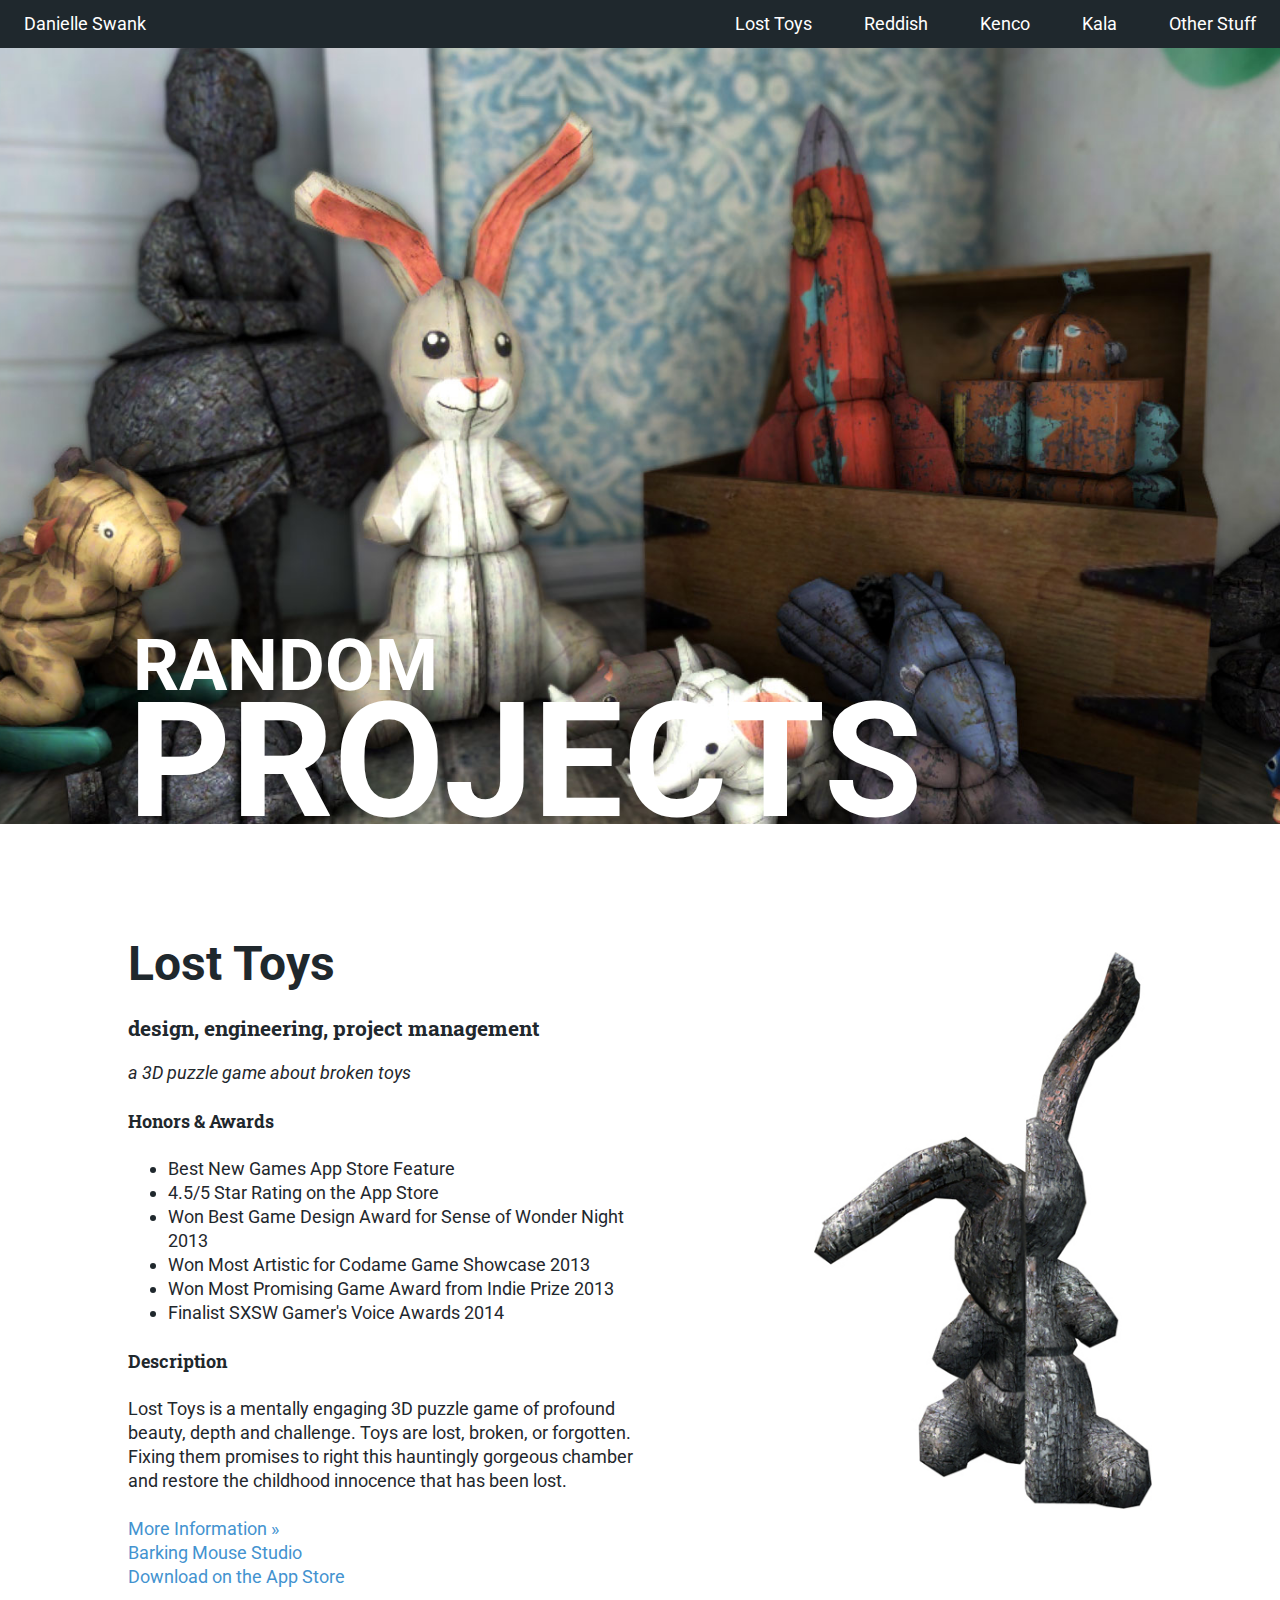
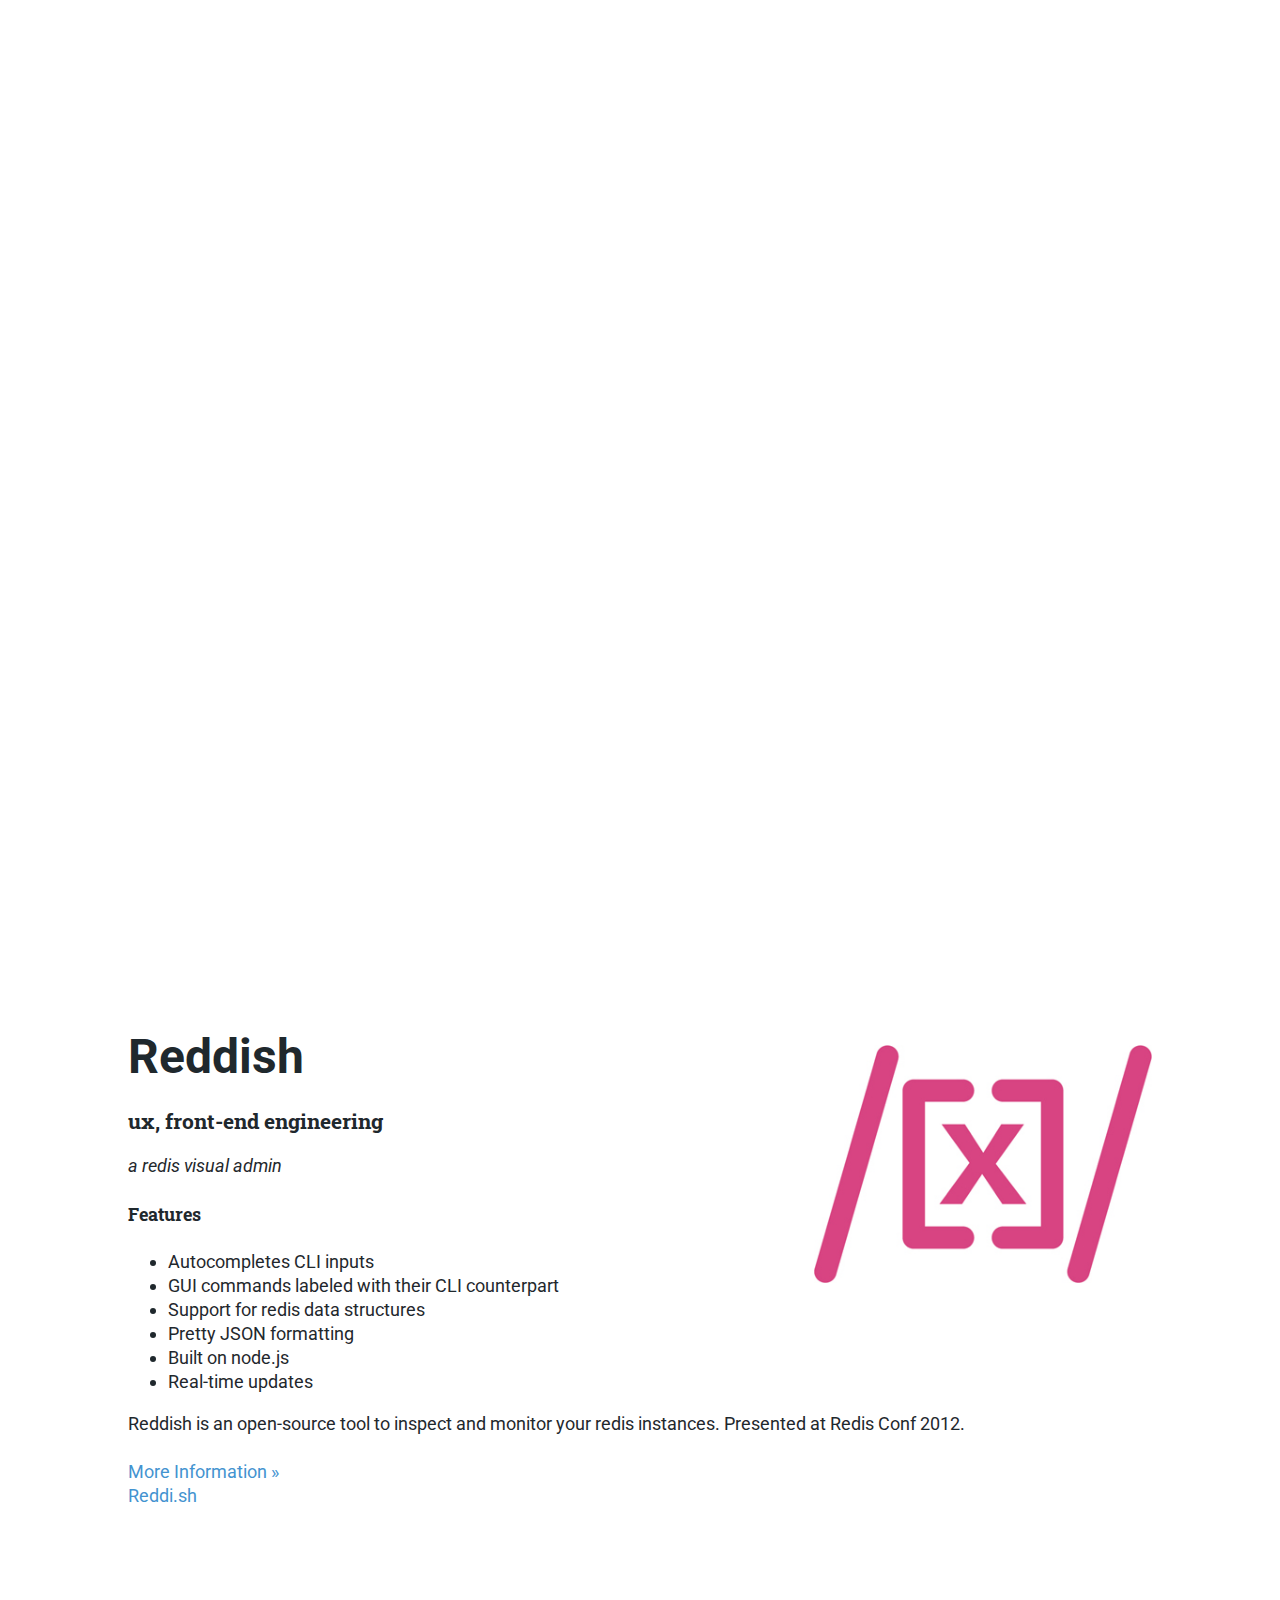
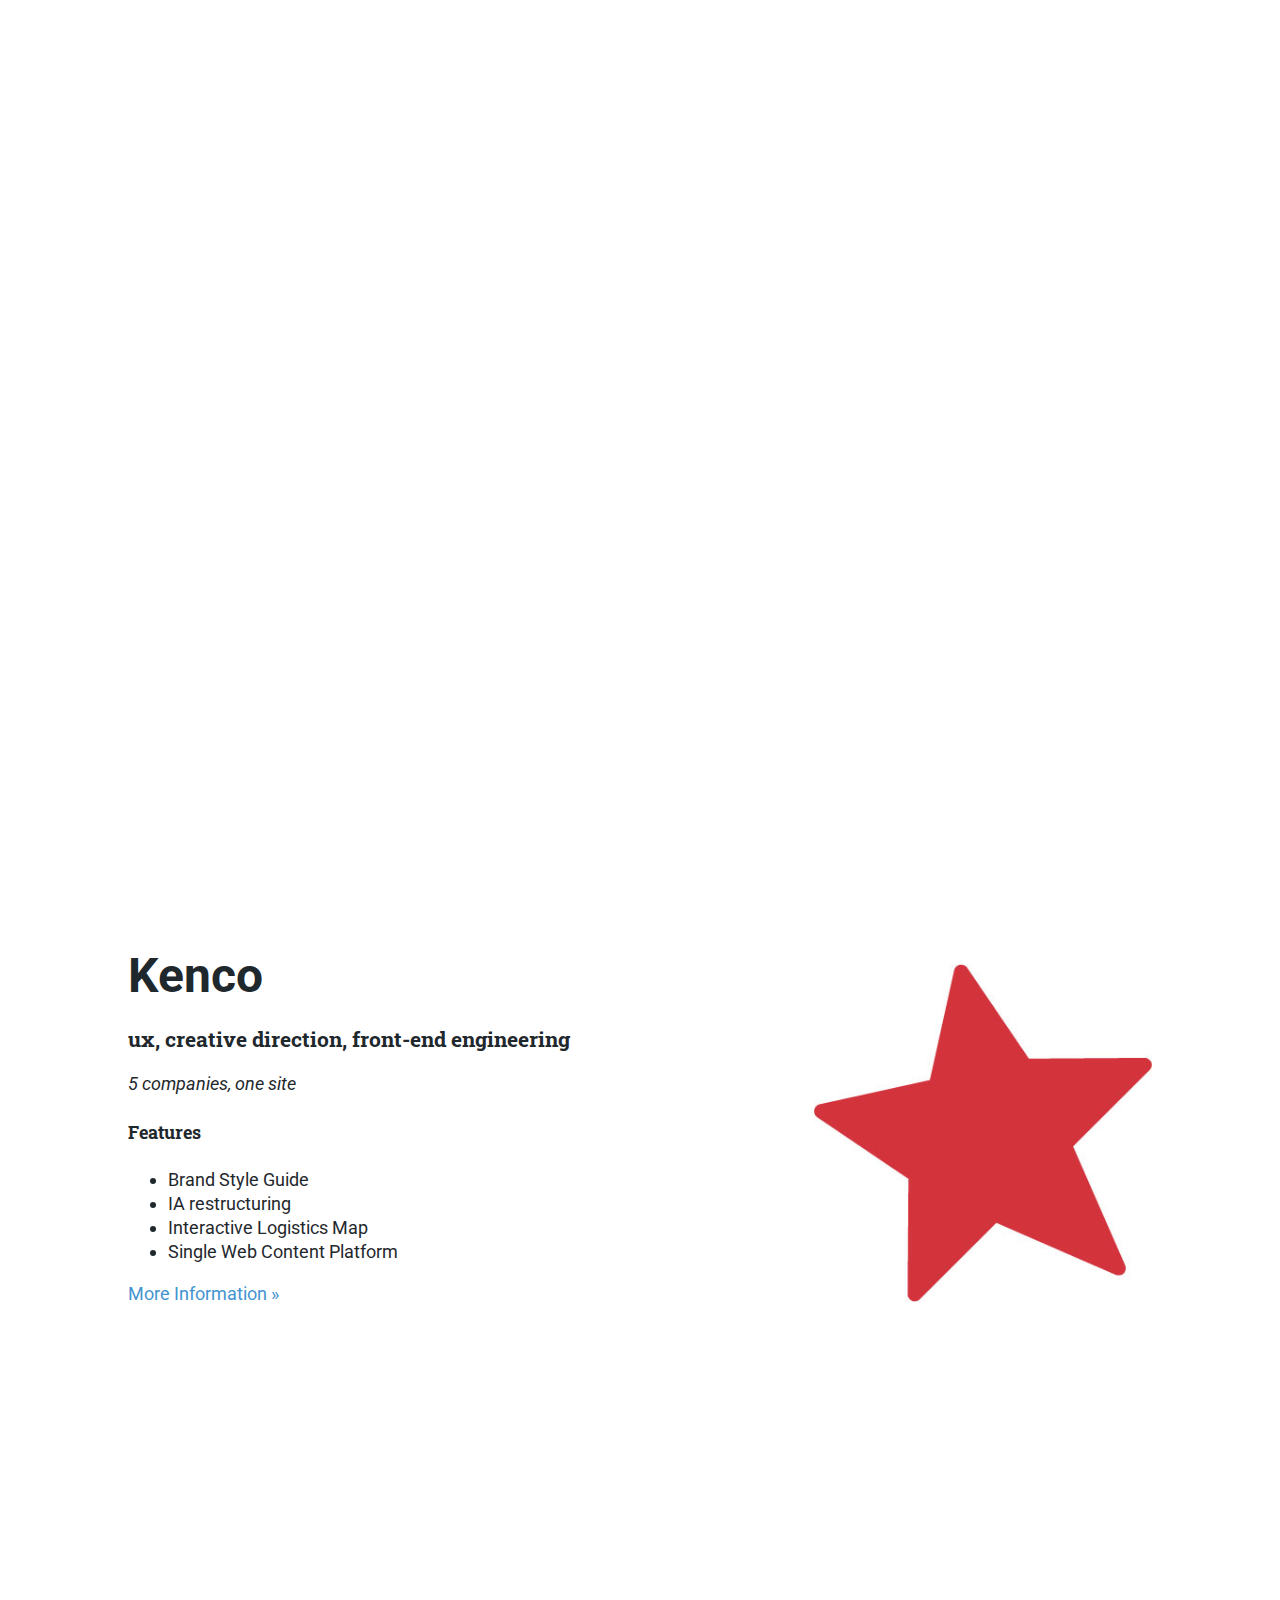
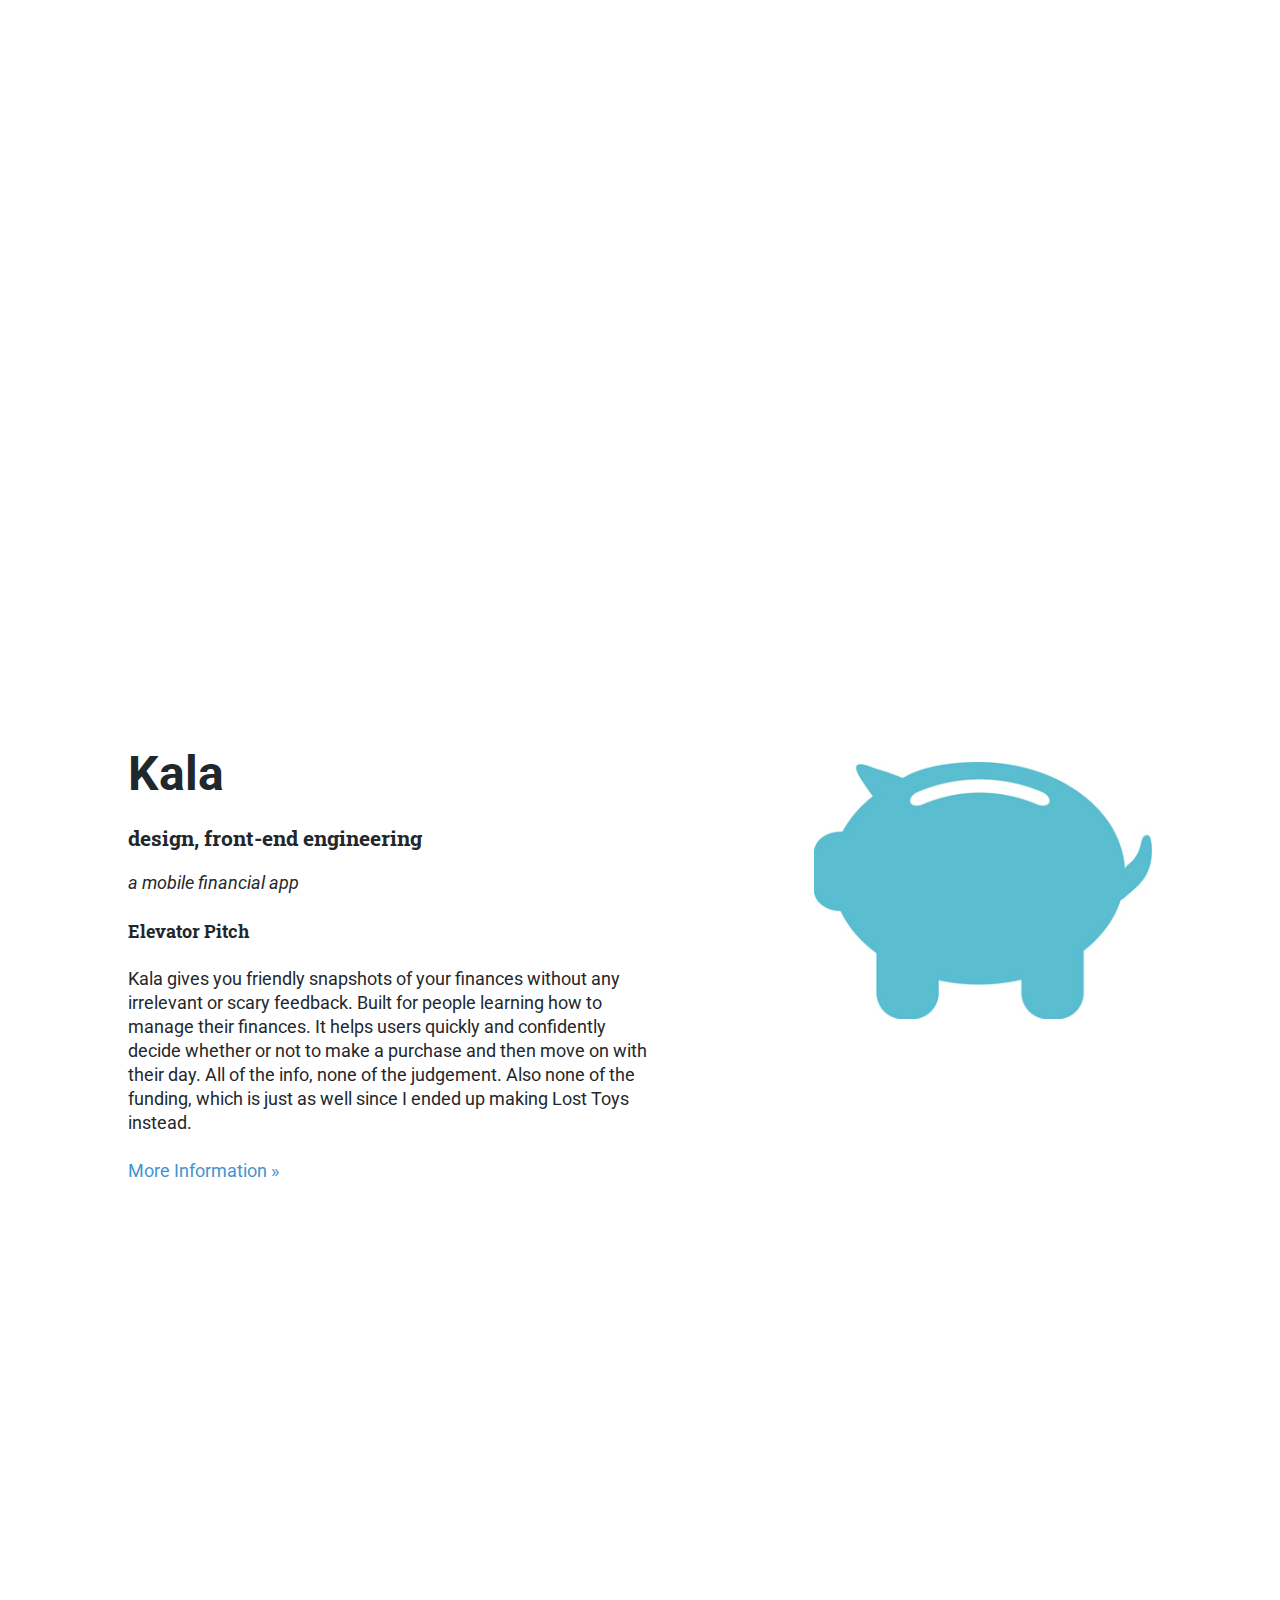
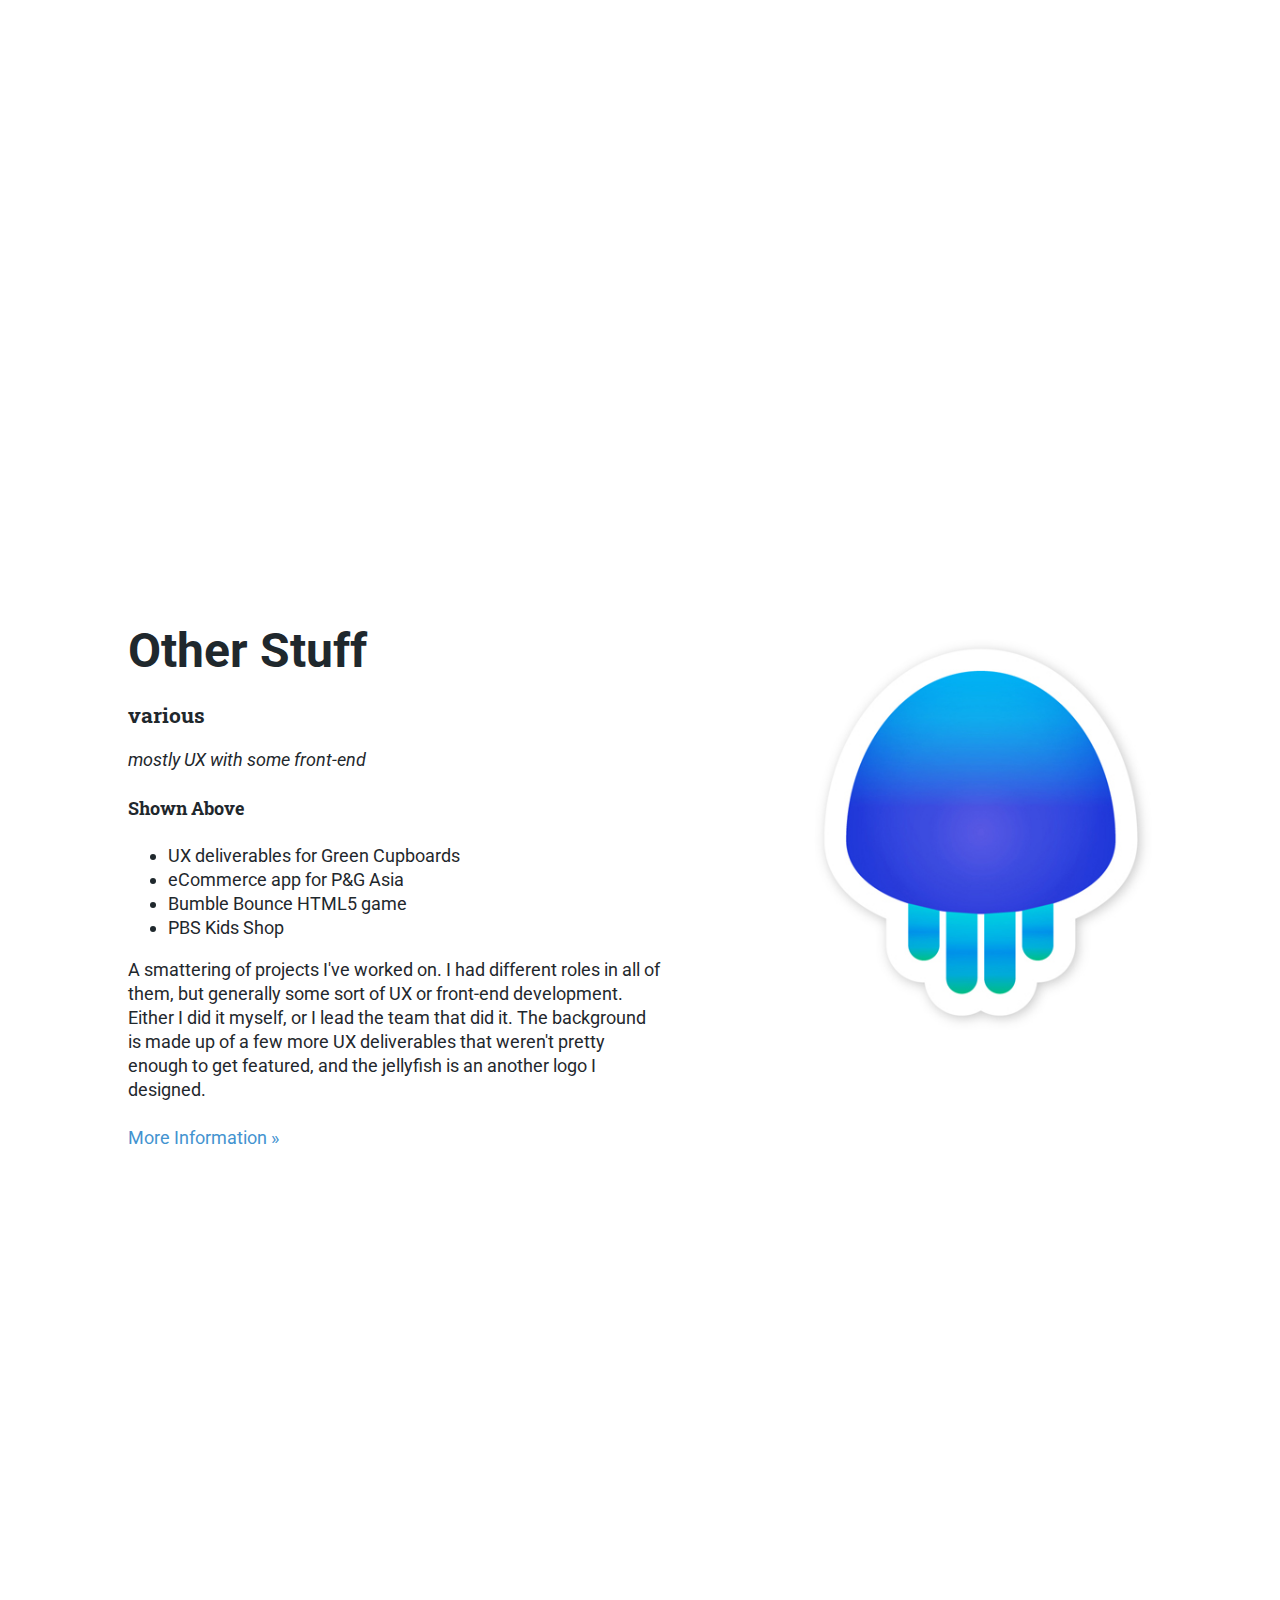
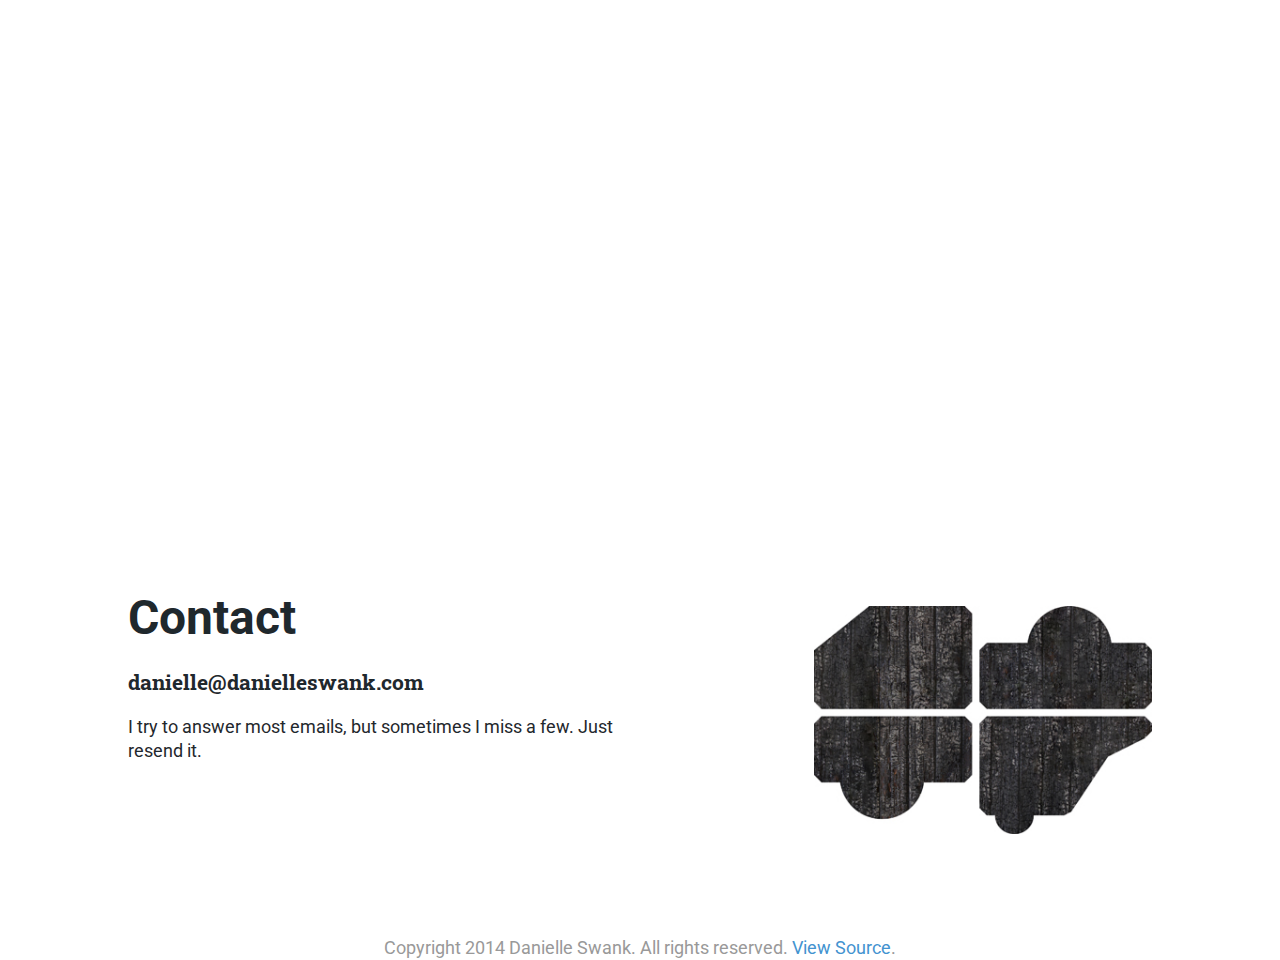
==== index.html @ a9a996a9 "copy updates" ====
<!DOCTYPE HTML>
<html lang="en-US">
  <head>
    <meta charset="UTF-8">
    <meta name="viewport" content="initial-scale=1">

    <title>Danielle Swank : Projects</title>

    <link href="/favicon.ico" rel="icon" type="image/x-icon">
    <link href='http://fonts.googleapis.com/css?family=Roboto:400,900%7CRoboto+Slab:700' rel='stylesheet' type='text/css'>
    <link href="css/main.css" rel="stylesheet" type="text/css">
    <link href="css/home.css" rel="stylesheet" type="text/css">

    <!--[if lt IE 9]>
    <script src="//html5shim.googlecode.com/svn/trunk/html5.js"></script>
    <![endif]-->
  </head>

  <body>
    <nav>
      <a href="/" class="first active">Danielle Swank</a>
      <a href="/loves/losttoys.html">Lost Toys</a>
      <a href="/loves/reddish.html">Reddish</a>
      <a href="/loves/kenco.html">Kenco</a>
      <a href="/loves/kala.html">Kala</a>
      <a href="/loves/otherstuff.html">Other Stuff</a>
    </nav>

    <header>
        <h1><span>Random</span> Projects</h1>
    </header>

    <main>
      <div id="games">
        <figure></figure>
        <article>
          <img alt="Lost Toys Rabbit Level" src="images/rabbit.jpg">
          <h2>Lost Toys</h2>
          <h3>design, engineering, project management</h3>
          <p><em>a 3D puzzle game about broken toys</em></p>
          <h4>Honors &amp; Awards</h4>
          <ul>
            <li>Best New Games App Store Feature</li>
            <li>4.5/5 Star Rating on the App Store</li>
            <li>Won Best Game Design Award for Sense of Wonder Night 2013</li>
            <li>Won Most Artistic for Codame Game Showcase 2013</li>
            <li>Won Most Promising Game Award from Indie Prize 2013</li>
            <li>Finalist SXSW Gamer's Voice Awards 2014</li>
          </ul>
          <h4>Description</h4>
          <p>Lost Toys is a mentally engaging 3D puzzle game of profound beauty, depth and challenge. Toys are lost, broken, or forgotten. Fixing them promises to right this hauntingly gorgeous chamber and restore the childhood innocence that has been lost.</p>
          <p>
            <a href="/loves/losttoys.html">More Information &raquo;</a><br>
            <a href="//barkingmousestudio.com" target="_blank">Barking Mouse Studio</a><br>
            <a href="//appstore.com/losttoys/" target="_blank">Download on the App Store</a>
          </p>
        </article>
      </div>

      <div id="apps">
        <figure></figure>
        <article>
          <img alt="Reddish Icon" src="images/rexer.jpg">
          <h2>Reddish</h2>
          <h3>ux, front-end engineering</h3>
          <p><em>a redis visual admin</em></p>
          <h4>Features</h4>
          <ul>
            <li>Autocompletes CLI inputs</li>
            <li>GUI commands labeled with their CLI counterpart</li>
            <li>Support for redis data structures</li>
            <li>Pretty JSON formatting</li>
            <li>Built on node.js</li>
            <li>Real-time updates</li>
          </ul>
          <p>Reddish is an open-source tool to inspect and monitor your redis instances. Presented at Redis Conf 2012.</p>
          <p>
           <a href="/loves/reddish.html">More Information &raquo;</a><br>
           <a href="//www.reddi.sh/" target="_blank">Reddi.sh</a>
          </p>
        </article>
      </div>

      <div id="logistics">
        <figure></figure>
        <article>
          <img alt="Star" src="images/star.jpg">
          <h2>Kenco</h2>
          <h3>ux, creative direction, front-end engineering</h3>
          <p><em>5 companies, one site</em></p>
          <h4>Features</h4>
          <ul>
            <li>Brand Style Guide</li>
            <li>IA restructuring</li>
            <li>Interactive Logistics Map</li>
            <li>Single Web Content Platform</li>
          </ul>
          <p>
           <a href="/loves/kenco.html">More Information &raquo;</a><br>
          </p>
        </article>
      </div>

      <div id="mobile">
        <figure></figure>
        <article>
          <img alt="Piggy Bank" src="images/piggy.jpg">
          <h2>Kala</h2>
          <h3>design, front-end engineering</h3>
          <p><em>a mobile financial app</em></p>
          <h4>Elevator Pitch</h4>
          <p>Kala gives you friendly snapshots of your finances without any irrelevant or scary feedback. Built for people learning how to manage their finances. It helps users quickly and confidently decide whether or not to make a purchase and then move on with their day. All of the info, none of the judgement. Also none of the funding, which is just as well since I ended up making Lost Toys instead.</p>
          <p>
            <a href="/loves/kala.html">More Information &raquo;</a>
          </p>
        </article>
      </div>

      <div id="stuff">
        <figure></figure>
        <article>
          <img alt="Jellyfish Logo" src="images/freeflow.jpg">
          <h2>Other Stuff</h2>
          <h3>various</h3>
          <p><em>mostly UX with some front-end</em></p>
          <h4>Shown Above</h4>
          <ul>
            <li>UX deliverables for Green Cupboards</li>
            <li>eCommerce app for P&amp;G Asia</li>
            <li>Bumble Bounce HTML5 game</li>
            <li>PBS Kids Shop</li>
          </ul>
          <p>A smattering of projects I've worked on. I had different roles in all of them, but generally some sort of UX or front-end development. Either I did it myself, or I lead the team that did it. The background is made up of a few more UX deliverables that weren't pretty enough to get featured, and the jellyfish is an another logo I designed.
          </p>
          <p>
           <a href="/loves/otherstuff.html">More Information &raquo;</a><br>
          </p>

        </article>
      </div>

      <div id="contact">
        <figure></figure>
        <article>
          <img alt="Lost Toys Icon" src="images/icon.jpg">
          <h2>Contact</h2>
          <h3>danielle@danielleswank.com</h3>
          <p>I try to answer most emails, but sometimes I miss a few. Just resend it.</p>
        </article>
      </div>
    </main>

    <footer>
      <p>Copyright 2014 Danielle Swank. All rights reserved. <a href="//github.com/danielleswank/danielleswank.github.com/blob/master/index.html" target="_blank">View Source</a>.</p>
    </footer>

    <script>
    (function () {
      var mobile = (/iphone|ipad|ipod|android|blackberry|mini|windowsce|palm/i.test(navigator.userAgent.toLowerCase()));

      if (!mobile) {
        var figures = document.getElementsByTagName("figure");
        for (var i = 0; i < figures.length; i++) {
          figures[i].style.backgroundAttachment = "fixed";
        }
        var nav = document.getElementsByTagName("nav");
        nav[0].style.position = "fixed";

        var body = document.getElementsByTagName("body");
        body[0].style.marginTop = "24px";
      }
    }());
    </script>

  </body>
</html>
---- css/main.css ----
section, header, footer, menu, aside, article, nav, figure {display: block;}

html,
body {
  margin: 0;
  padding: 0;
  width: 100%;
  height: 100%;
  font-family: 'Roboto', 'Helvetica Neue', Helvetica, Arial, sans-serif;
  font-size: 18px;
  line-height: 24px;
  color: #1f282d;
}

nav {
  background: #1f282d;
  text-align: right;
  z-index: 100;
  right: 0;
  left: 0;
  top: 0;
}

nav a {
  color: #fff;
  display: inline-block;
  padding: 6px 12px;
  margin: 6px 12px;
}

nav a:hover {
  color: #1f282d;
  background: #fff;
  text-decoration: none;
}

nav .first {
  margin-right: 48px;
  float: left;
}

p {
  margin-bottom: 24px;
}

a {
  text-decoration: none;
  color: #4393d0;
}

a:hover {
  color: #236ea7;
  text-decoration: underline;
}

footer {
  clear: both;
  text-align: center;
  color: #999;
}

@media (min-width: 769px) {
  #games > figure, #losttoys { z-index: 0; background-image: url(../images/losttoys.jpg); }
  #mobile > figure, #kala { background-image: url(../images/kala.jpg); }
  #apps > figure, #reddish { background-image: url(../images/reddish.jpg); }
  #logistics > figure, #kenco { background-image: url(../images/kenco.jpg); }
  #stuff > figure, #other { background-image: url(../images/other.jpg); }
  #contact > figure { background-image: url(../images/contact.jpg); }
}

@media (max-width: 768px) {
  #games > figure, #losttoys { z-index: 0; background-image: url(../mobile/losttoys.jpg); }
  #mobile > figure, #kala { background-image: url(../mobile/kala.jpg); }
  #apps > figure, #reddish { background-image: url(../mobile/reddish.jpg); }
  #logistics > figure, #kenco { background-image: url(../mobile/kenco.jpg); }
  #stuff > figure, #other { background-image: url(../mobile/other.jpg); }
  #contact > figure { background-image: url(../mobile/contact.jpg); }
}
---- css/home.css ----
header {
  z-index: 1;
  position: absolute;
  bottom:10%;
  left: 10%
}

h3, h4 {
  font-family: 'Roboto Slab', serif;
}

h1 {
  font-size: 160px;
  color: #fff;
  text-transform: uppercase;
  line-height: 96px;
  margin: 0;
  padding: 0;
}

h1 span {
  display: block;
  font-size: 72px;
  text-indent: 5px;
}

h2 {
  font-size: 48px;
}

article {
  z-index: 10;
  position: relative;
  margin: 10%;
  min-height: 200px;
  background: #fff;
}

article > img {
  float: right;
  margin: 0 0 10% 15%;
  width: 33%;
}

figure {
  width: 100%;
  height: 800px;
  z-index: 2;
  margin: 0;
  padding: 0;
  position: relative;
  background-position: center center;
  background-repeat: no-repeat;
  background-size: cover;
}

@media (max-width: 960px) {
  h1 {
    font-size: 120px;
    line-height: 80px;
  }

  h1 span {
    font-size: 72px;
    text-indent: 3px;
  }
}

@media (max-width: 768px) {
  header {
    position: relative;
    bottom: -250px;
    width: 0px;
    height: 0px;
  }

  h1 {
    font-size: 80px;
    line-height: 52px;
  }

  h1 span {
    font-size: 36px;
  }

  h2 {
    line-height: 42px;
  }

  figure {
    height: 401px;
  }
}

@media (max-width: 480px) {
  header {
    bottom: -200px;
  }

  h1 {
    font-size: 48px;
    line-height: 32px;
  }

  h1 span {
    font-size: 28px;
    text-indent: 2px;
  }

  figure {
    height: 300px;
  }
}
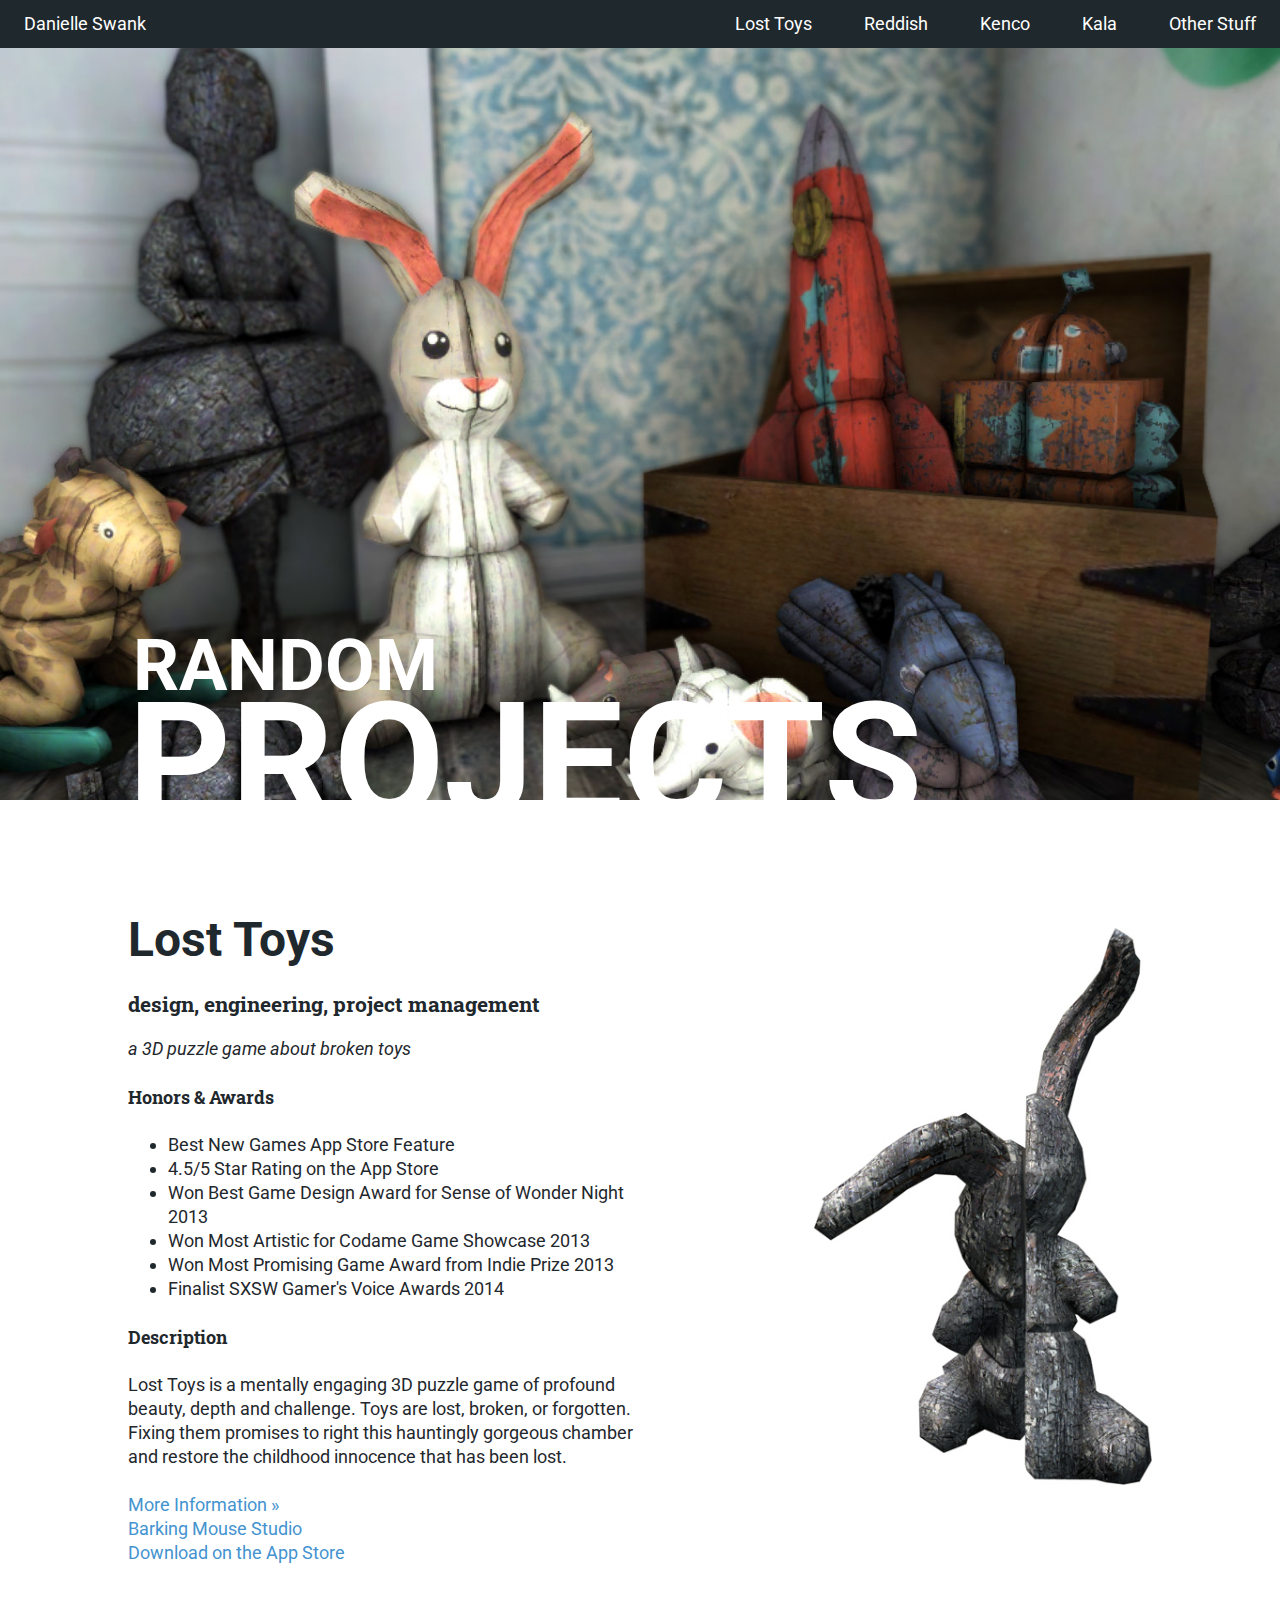
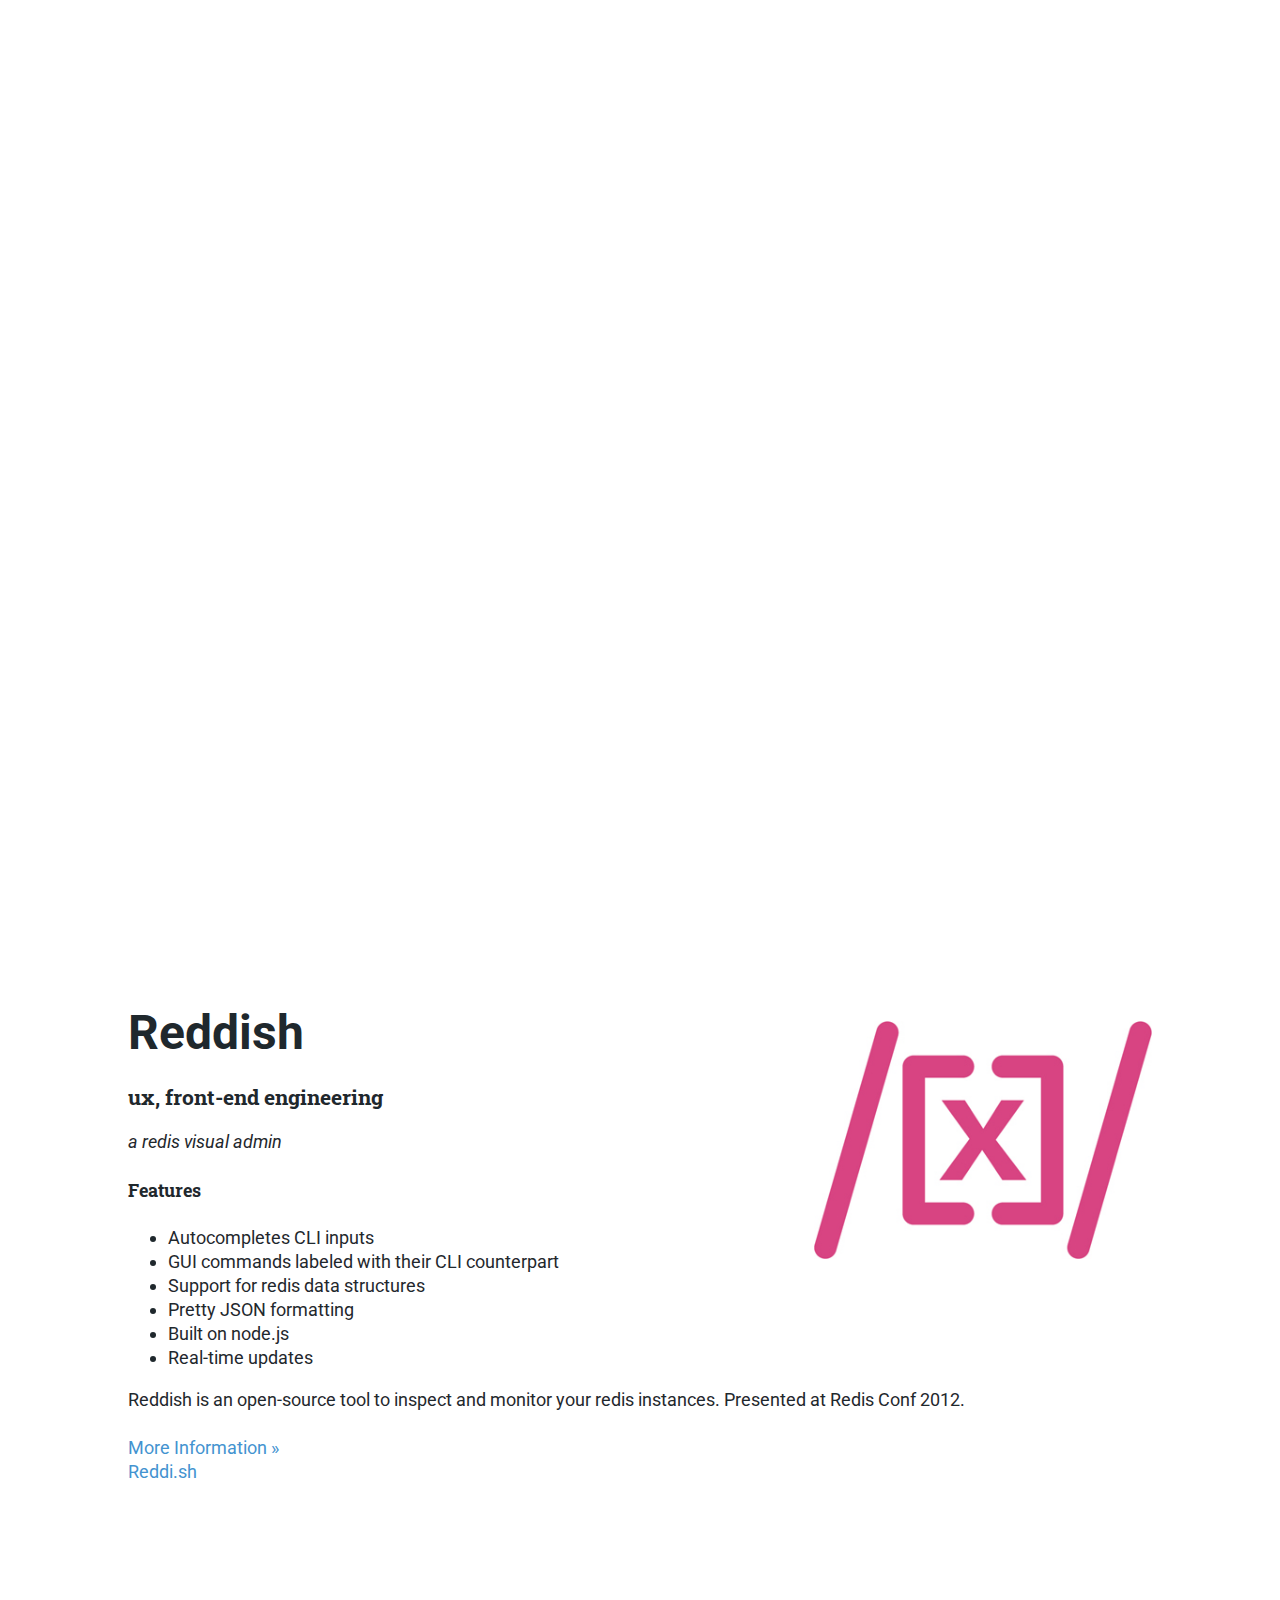
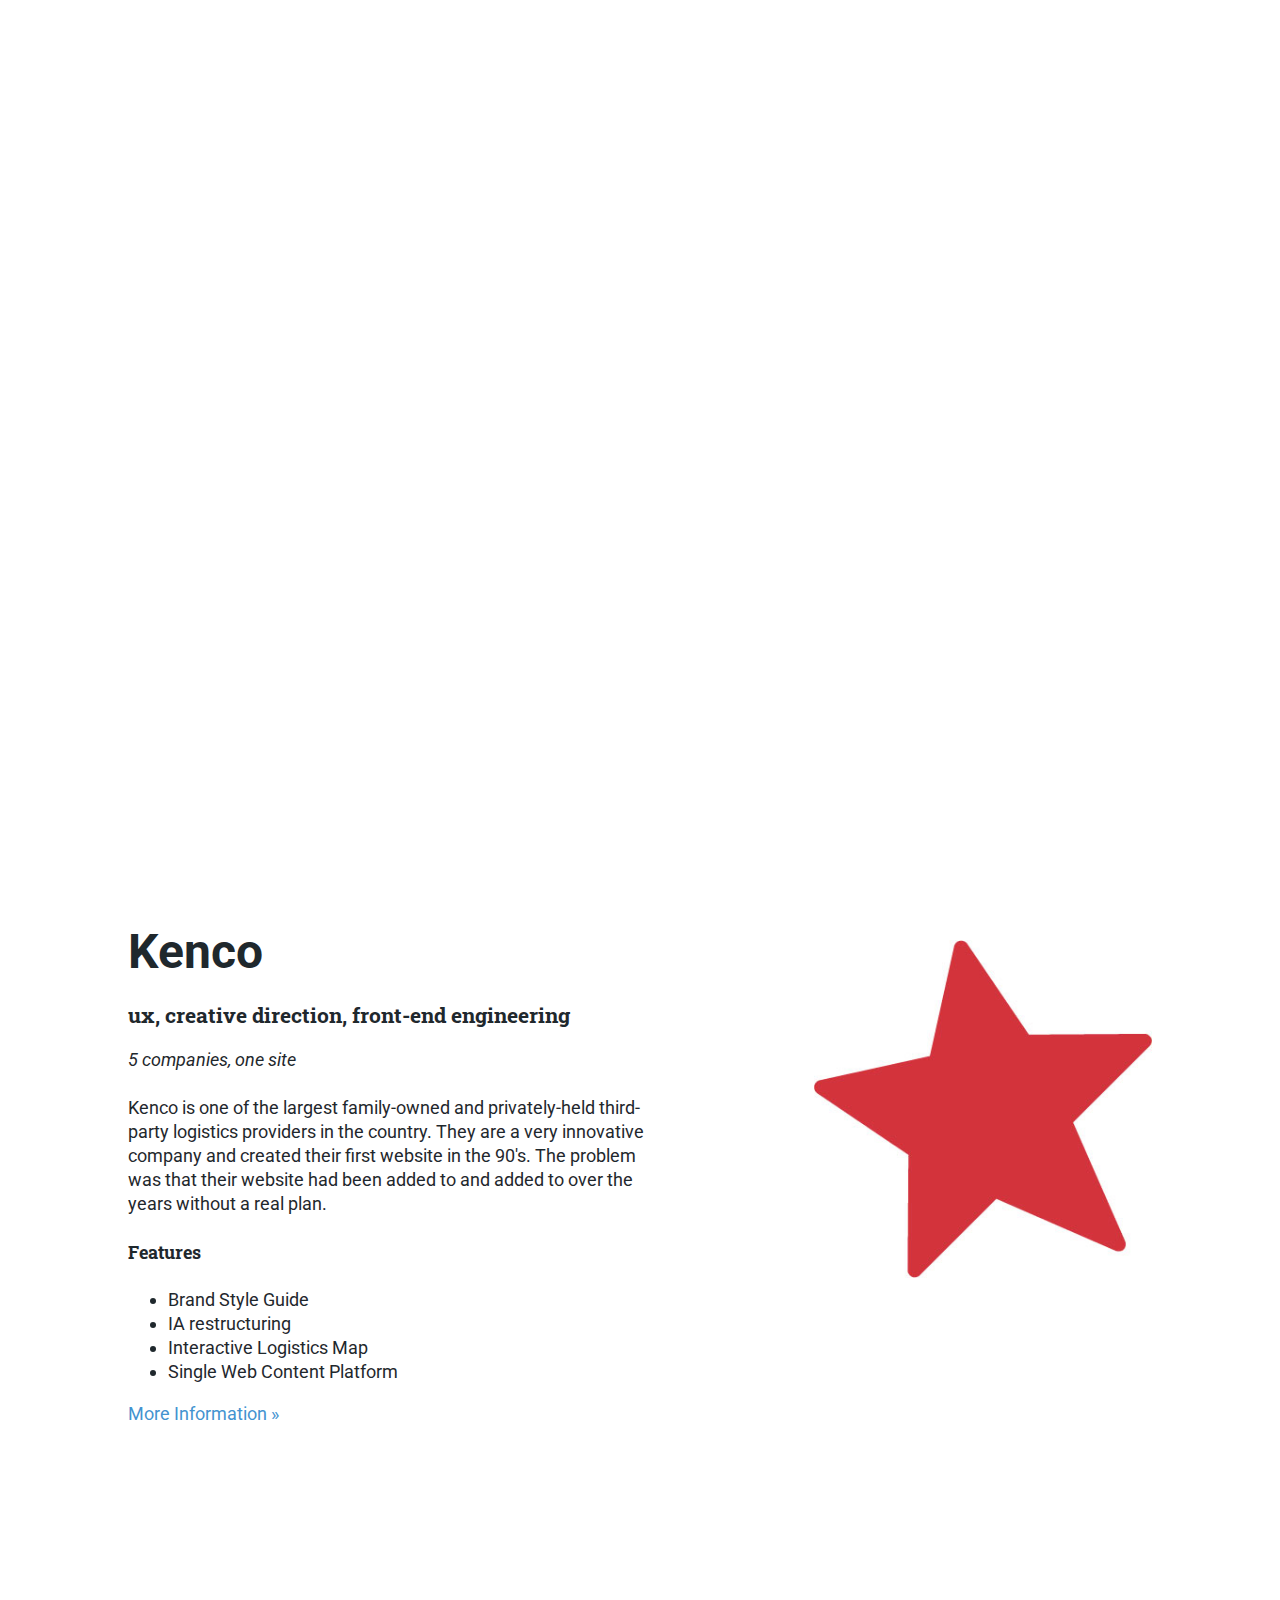
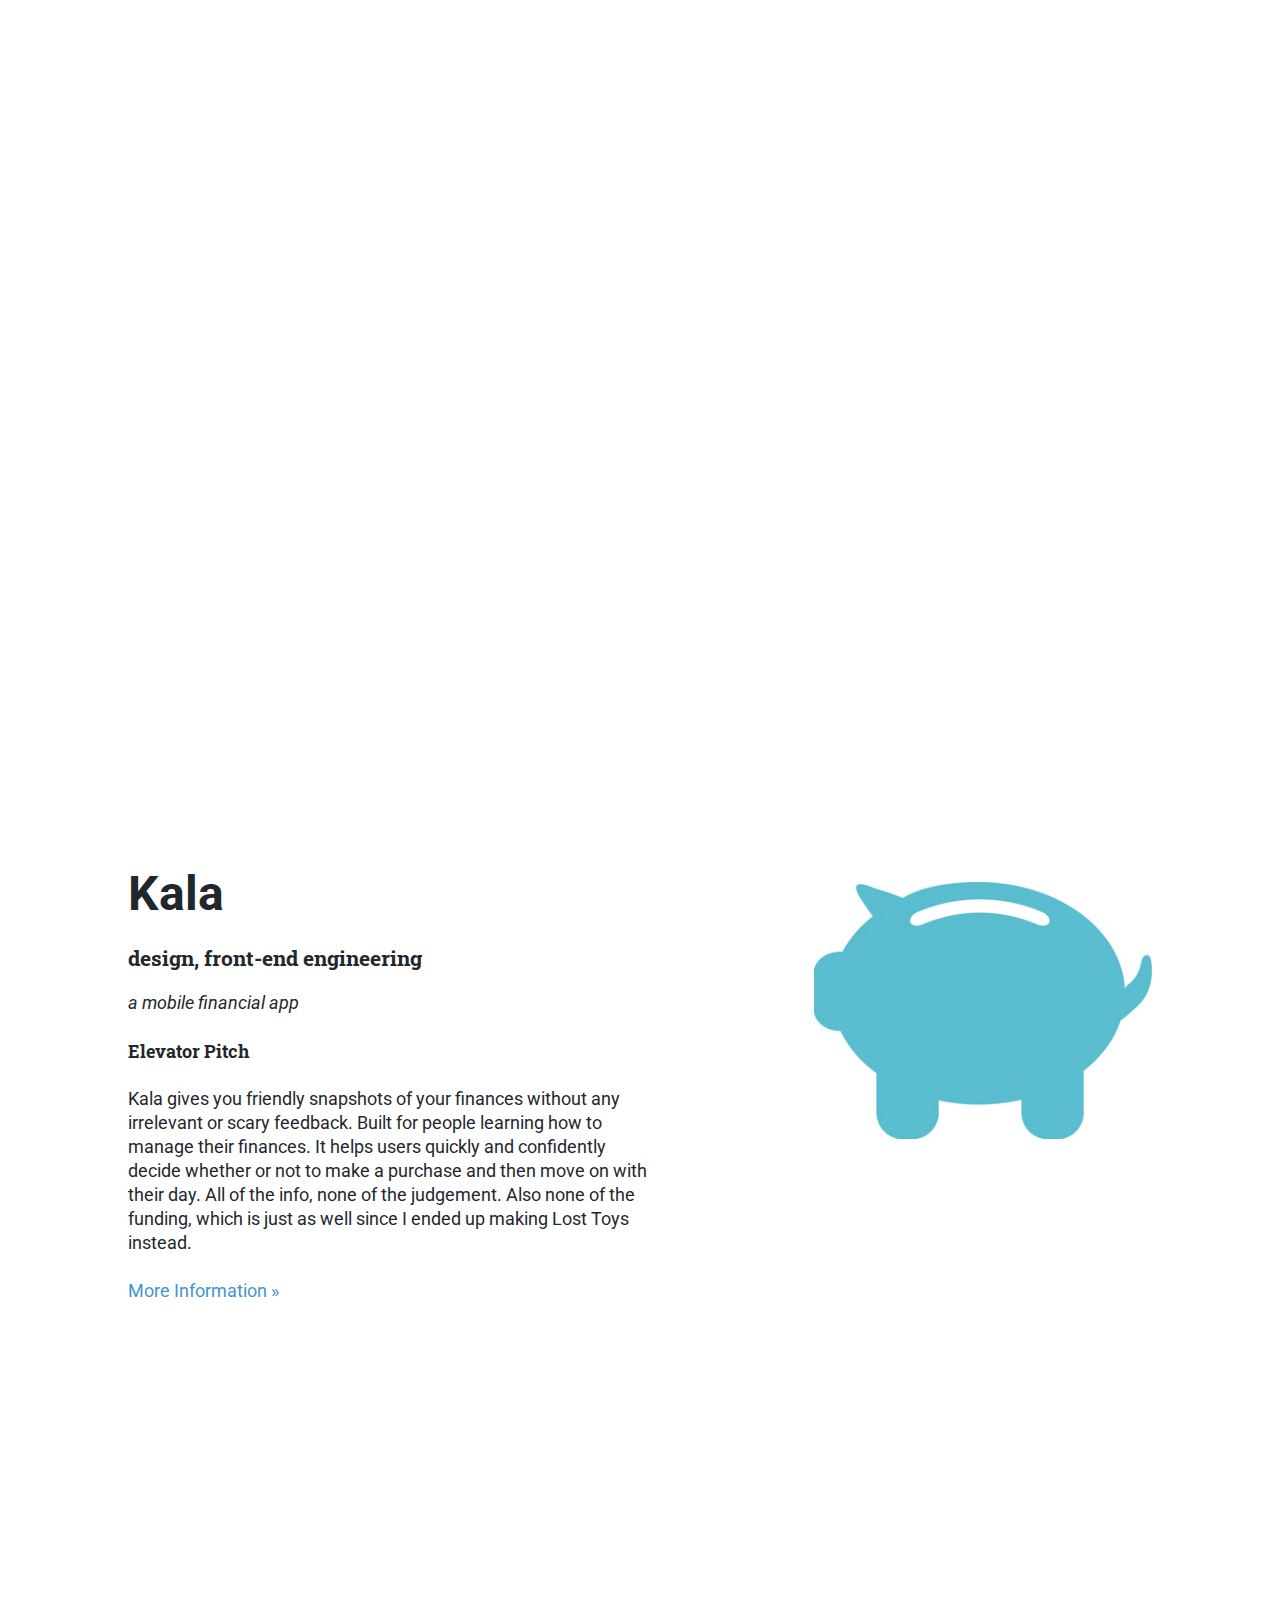
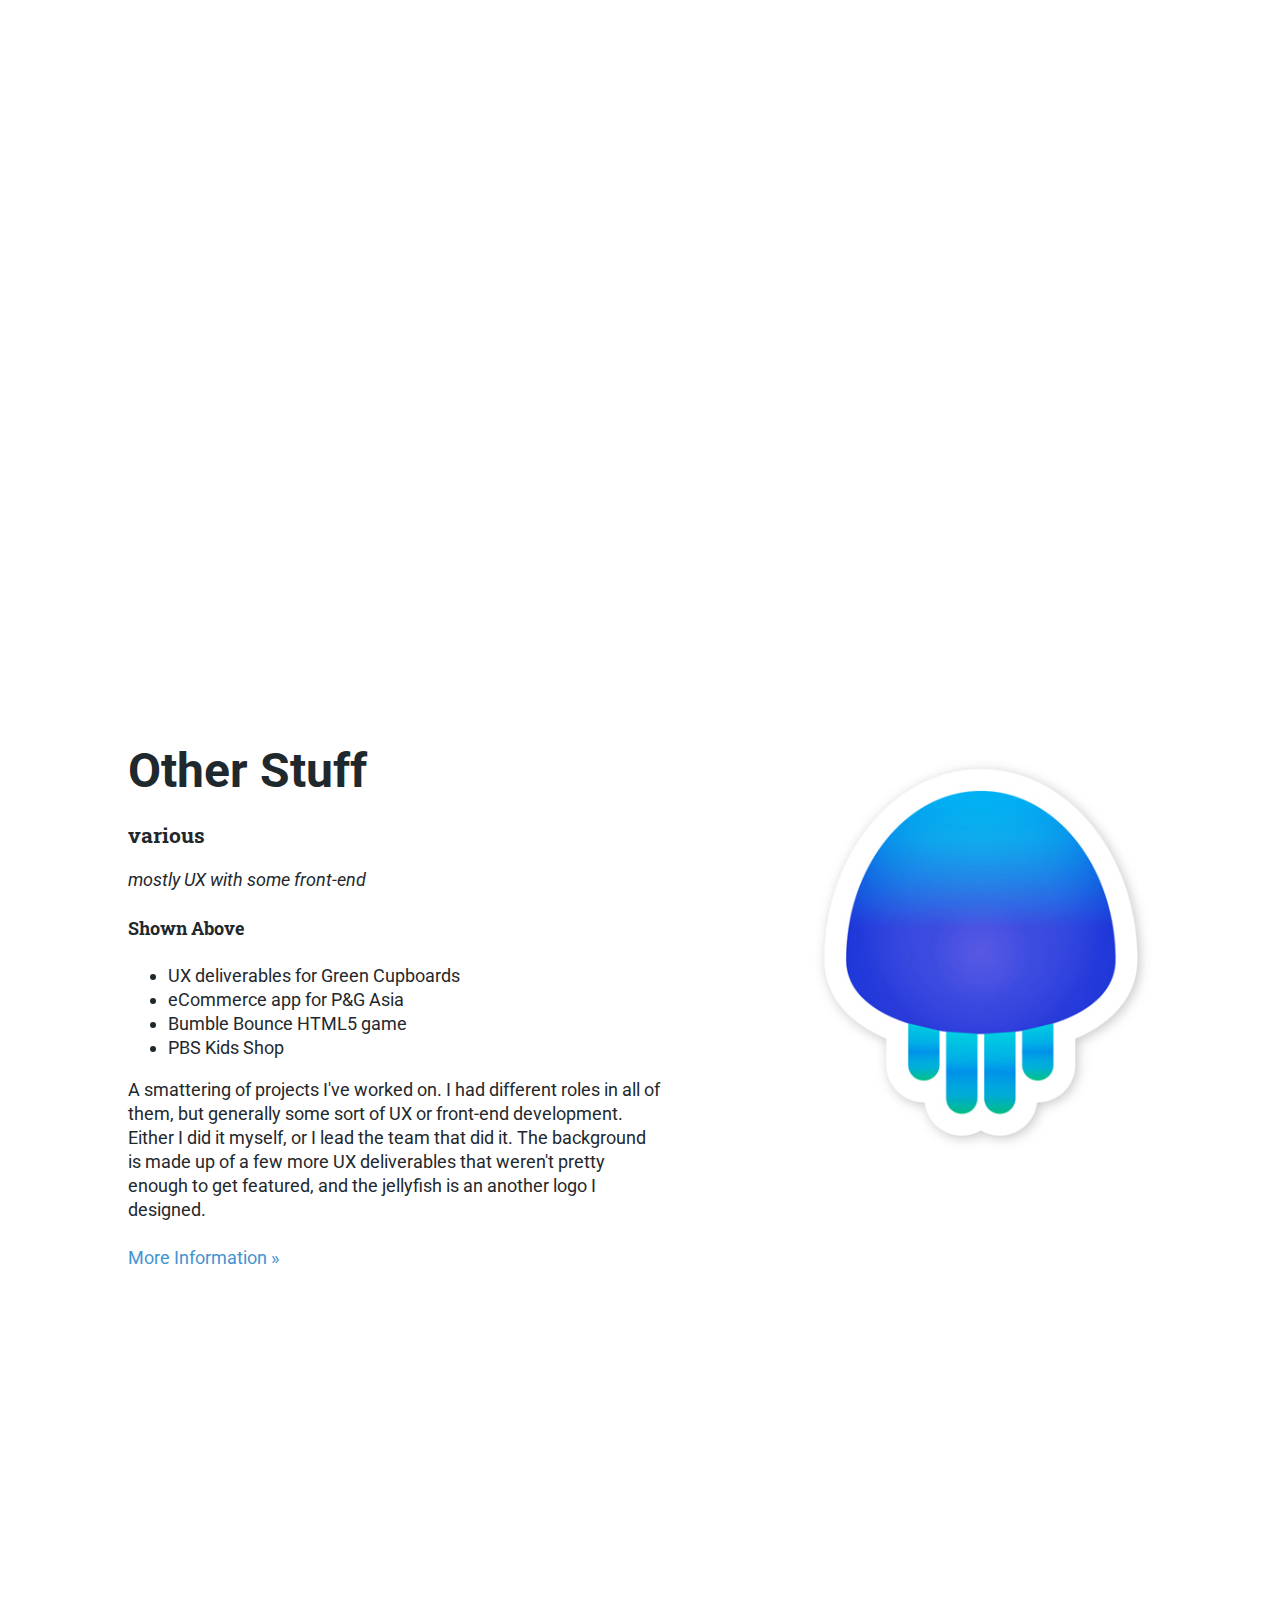
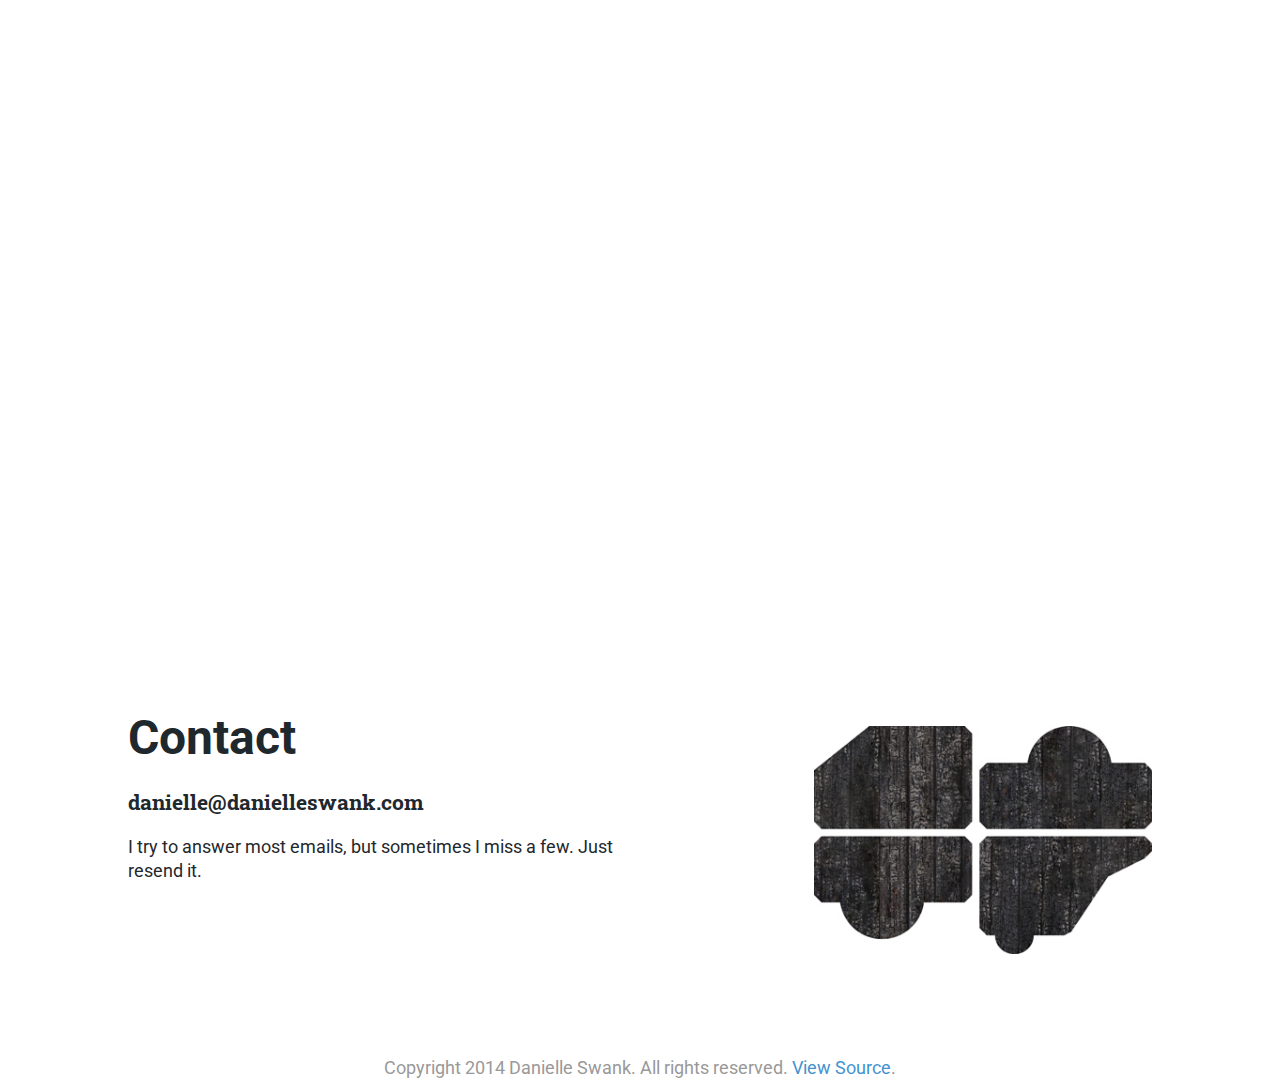
==== commit 770b6a17: "fix for mobile" ====
--- a/index.html
+++ b/index.html
@@ -88,6 +88,7 @@
           <h2>Kenco</h2>
           <h3>ux, creative direction, front-end engineering</h3>
           <p><em>5 companies, one site</em></p>
+          <p>Kenco is one of the largest family-owned and privately-held third-party logistics providers in the country. They are a very innovative company and created their first website in the 90's. The problem was that their website had been added to and added to over the years without a real plan.</p>
           <h4>Features</h4>
           <ul>
             <li>Brand Style Guide</li>
@@ -95,6 +96,7 @@
             <li>Interactive Logistics Map</li>
             <li>Single Web Content Platform</li>
           </ul>
+
           <p>
            <a href="/loves/kenco.html">More Information &raquo;</a><br>
           </p>
@@ -158,16 +160,13 @@
     (function () {
       var mobile = (/iphone|ipad|ipod|android|blackberry|mini|windowsce|palm/i.test(navigator.userAgent.toLowerCase()));
 
-      if (!mobile) {
+      if (mobile) {
         var figures = document.getElementsByTagName("figure");
         for (var i = 0; i < figures.length; i++) {
-          figures[i].style.backgroundAttachment = "fixed";
+          figures[i].style.backgroundAttachment = "scroll";
         }
         var nav = document.getElementsByTagName("nav");
-        nav[0].style.position = "fixed";
-
-        var body = document.getElementsByTagName("body");
-        body[0].style.marginTop = "24px";
+        nav[0].style.position = "relative";
       }
     }());
     </script>
--- a/css/main.css
+++ b/css/main.css
@@ -19,6 +19,7 @@
   right: 0;
   left: 0;
   top: 0;
+  position: fixed;
 }
 
 nav a {
--- a/css/home.css
+++ b/css/home.css
@@ -1,8 +1,10 @@
 header {
   z-index: 1;
   position: absolute;
-  bottom:10%;
-  left: 10%
+  top: 0;
+  bottom: 10%;
+  left: 10%;
+  right: 10%;
 }
 
 h3, h4 {
@@ -16,6 +18,8 @@
   line-height: 96px;
   margin: 0;
   padding: 0;
+  position: absolute;
+  bottom: 0;
 }
 
 h1 span {
@@ -52,6 +56,7 @@
   background-position: center center;
   background-repeat: no-repeat;
   background-size: cover;
+  background-attachment: fixed;
 }
 
 @media (max-width: 960px) {
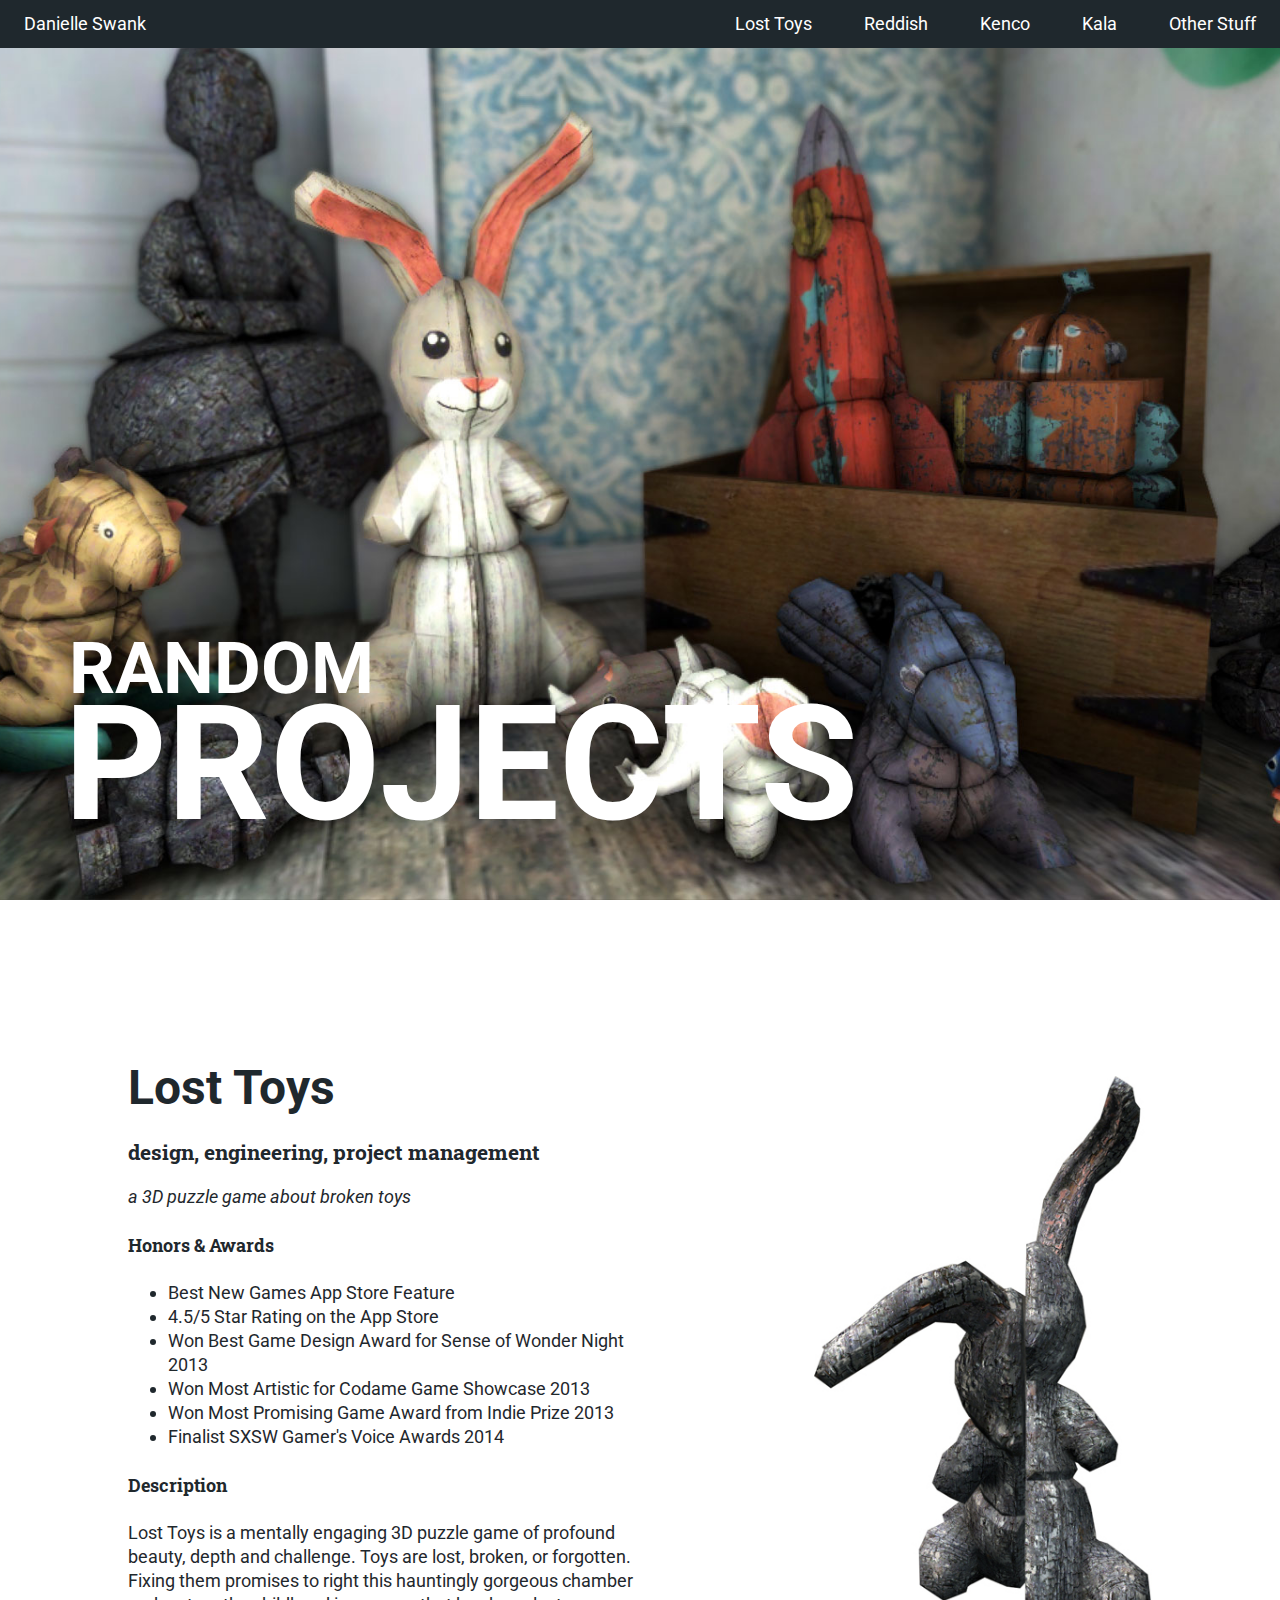
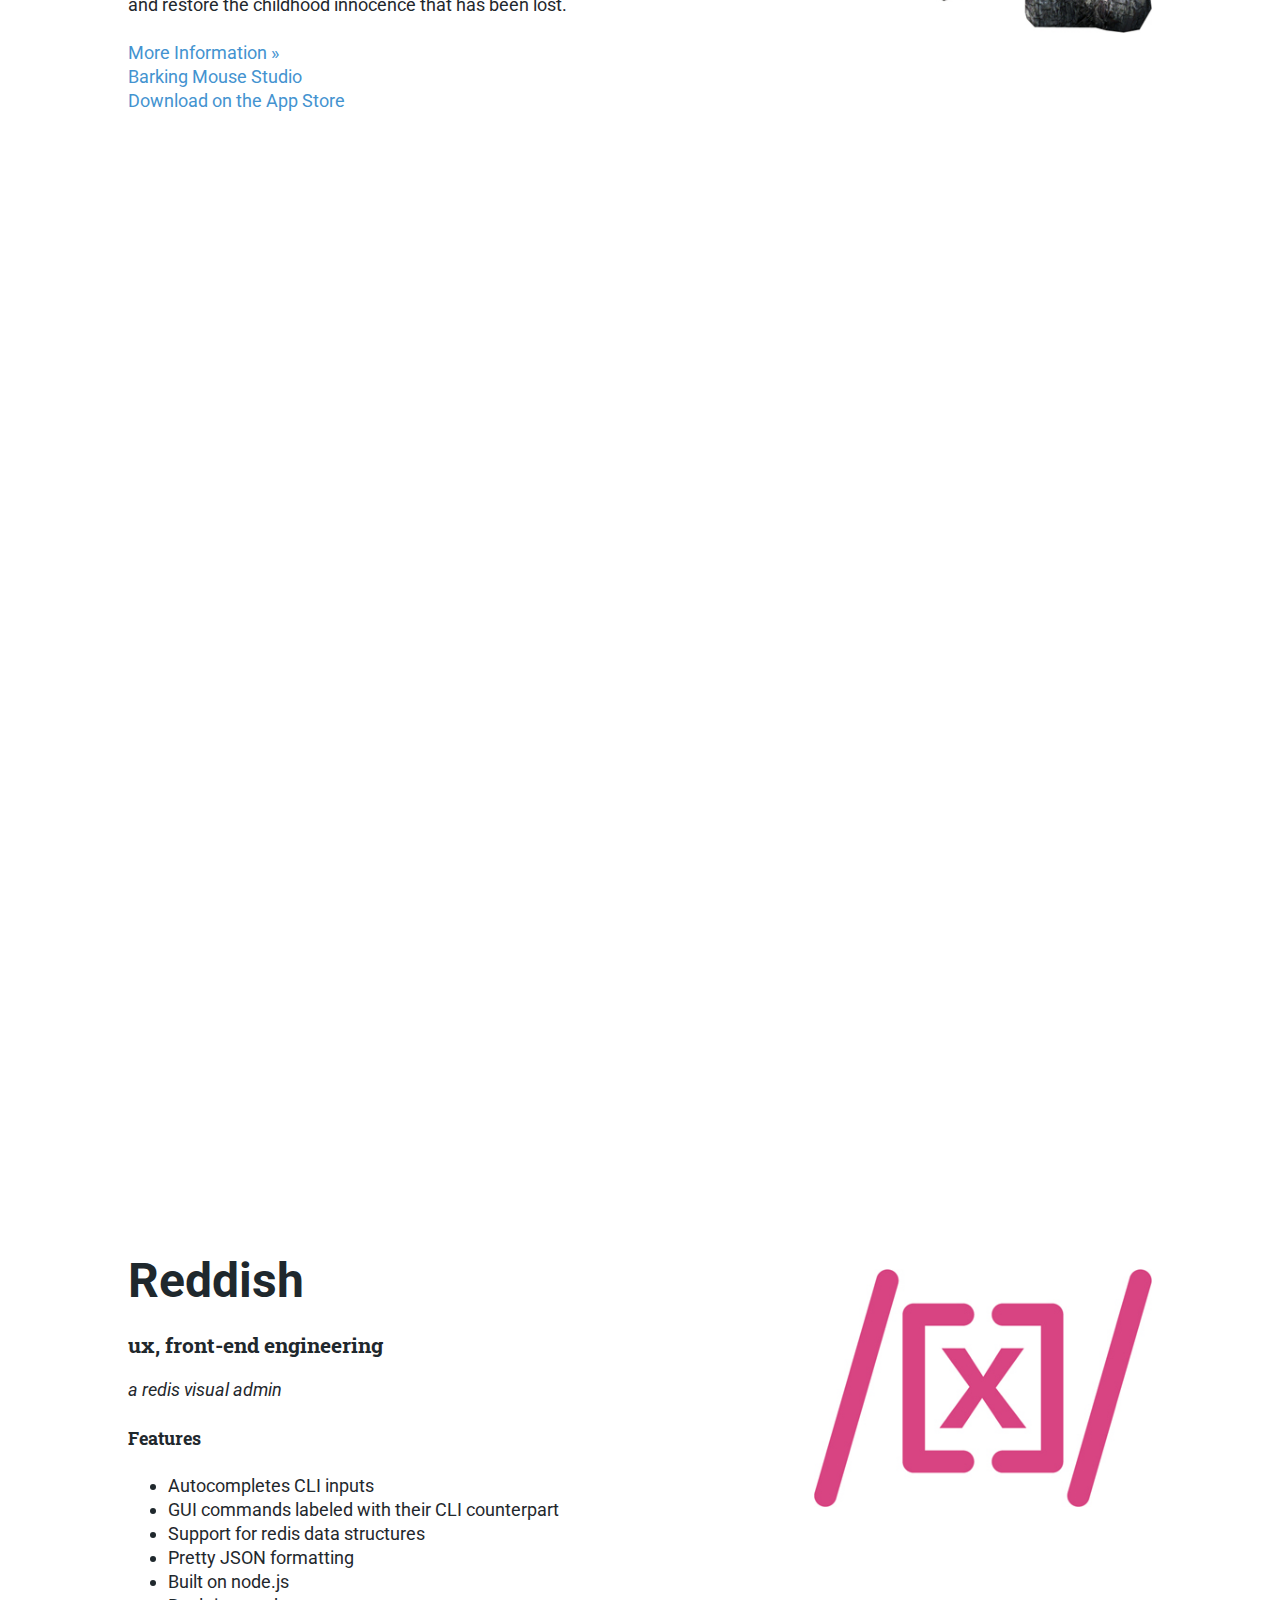
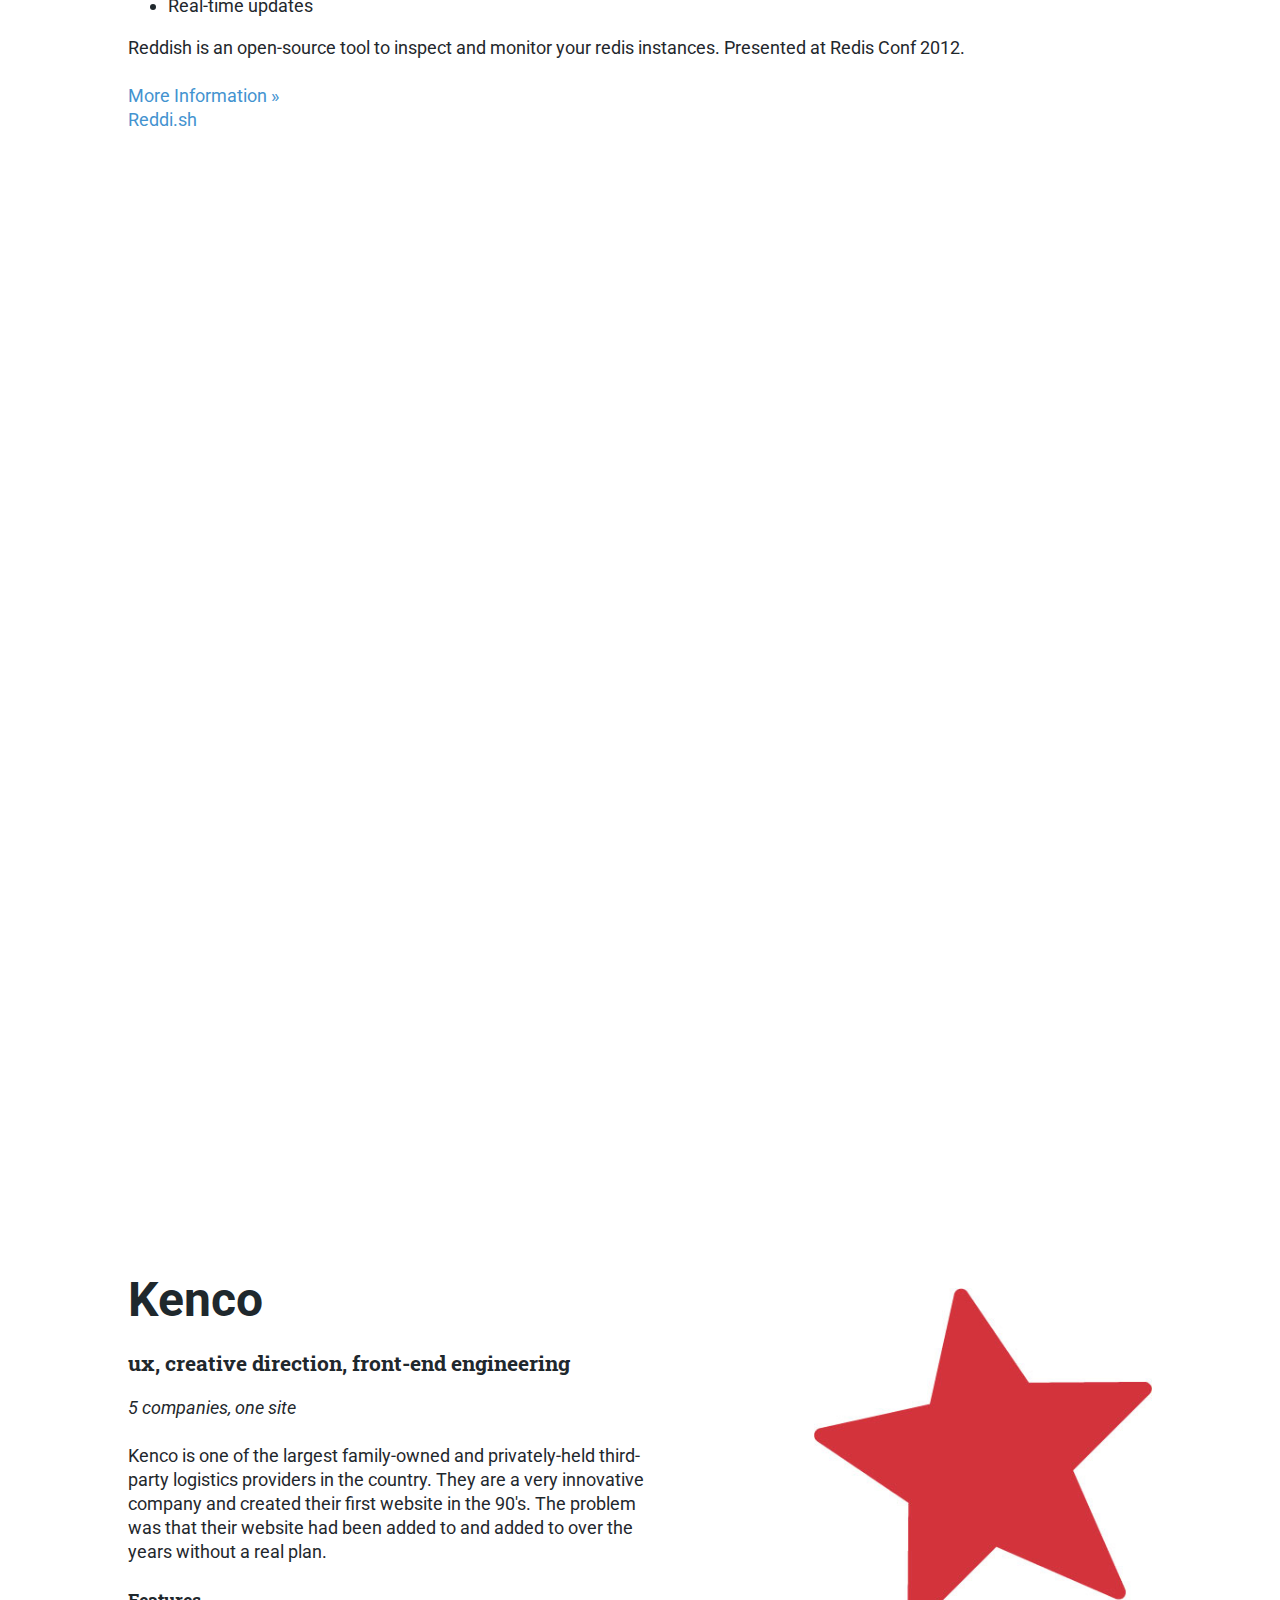
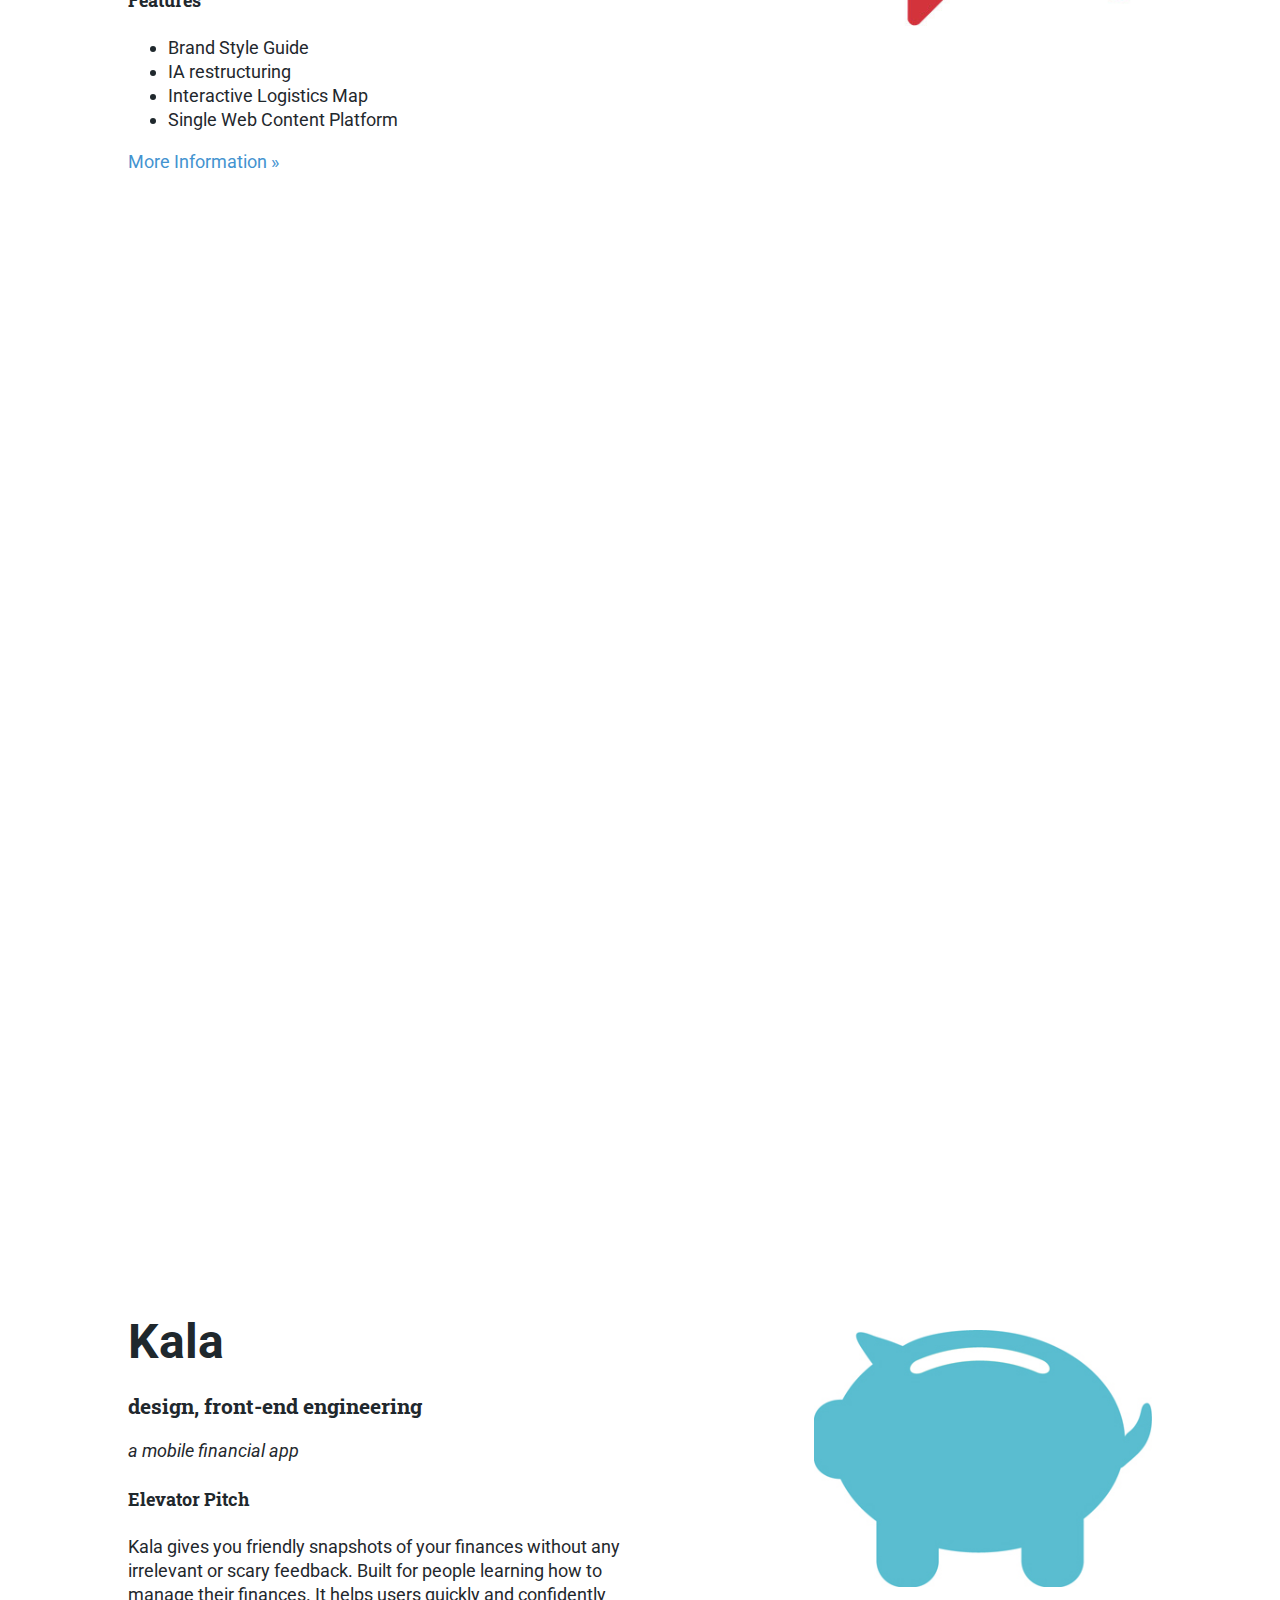
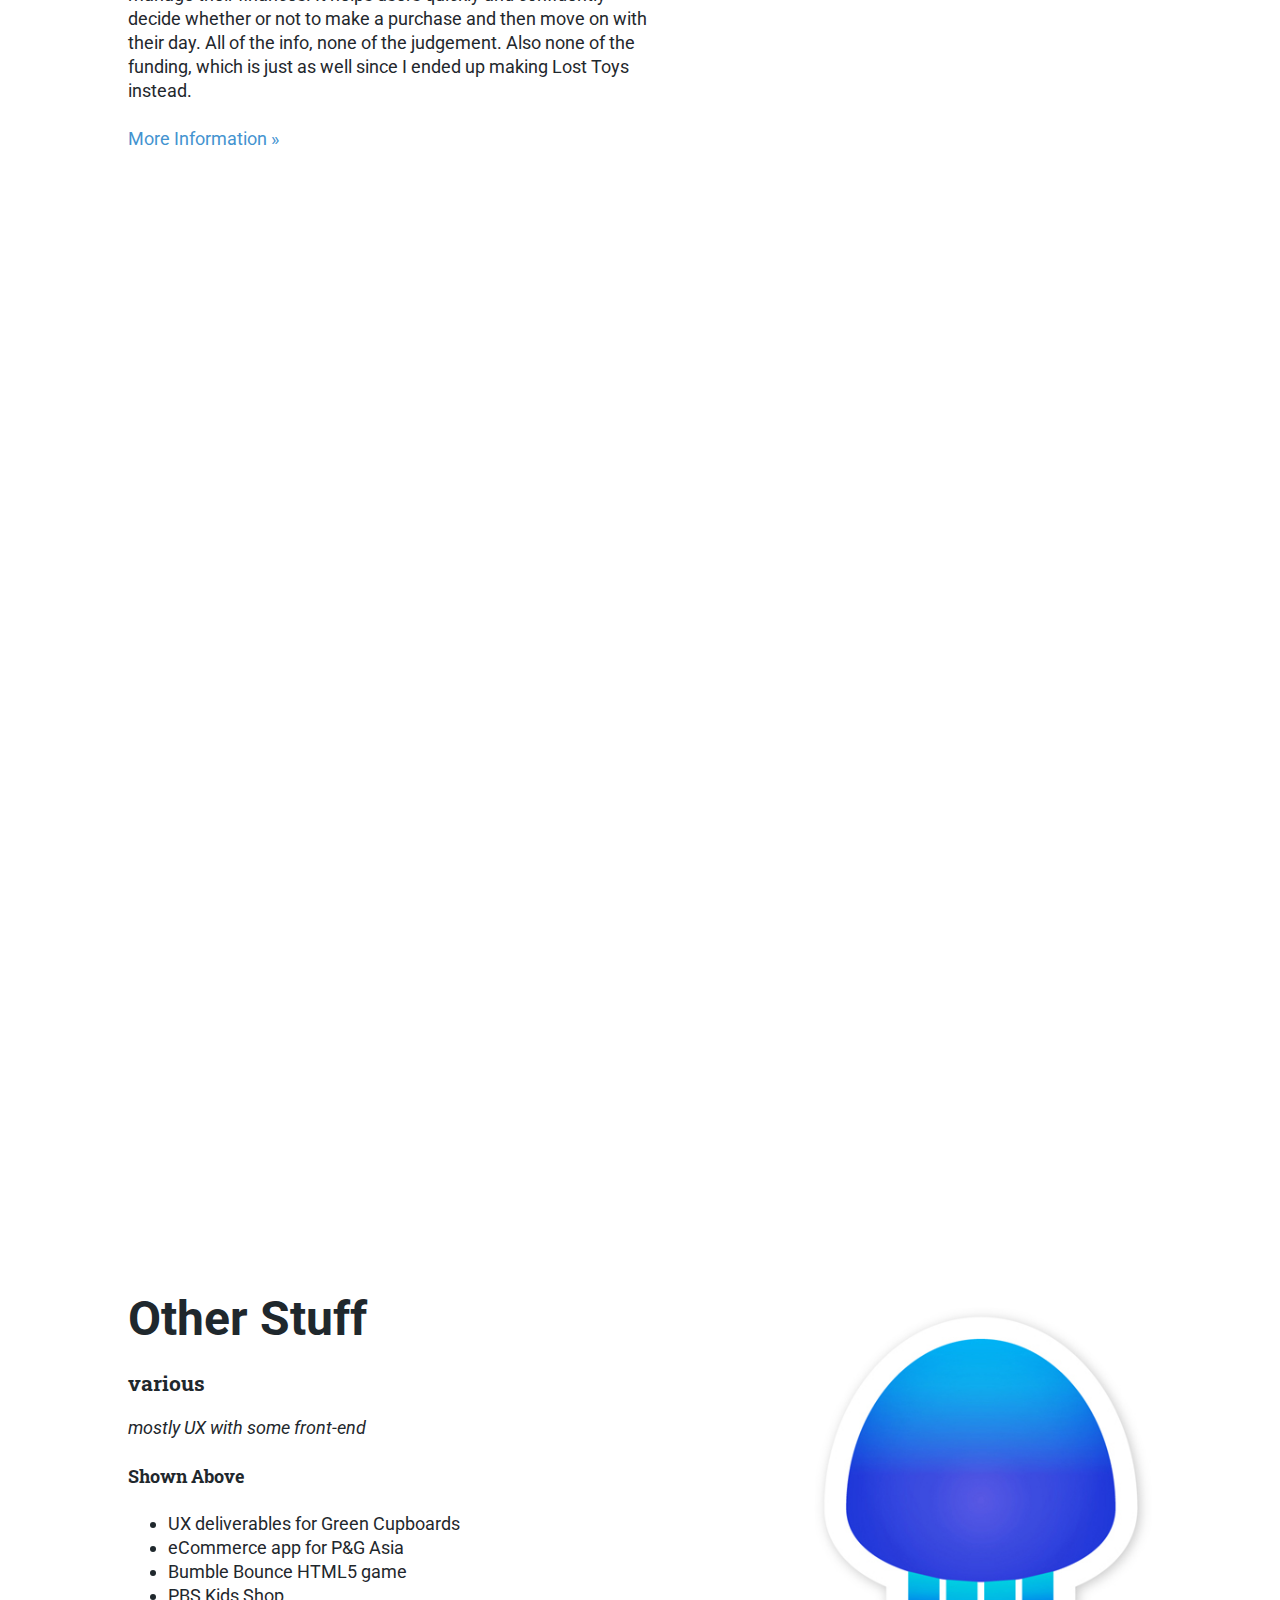
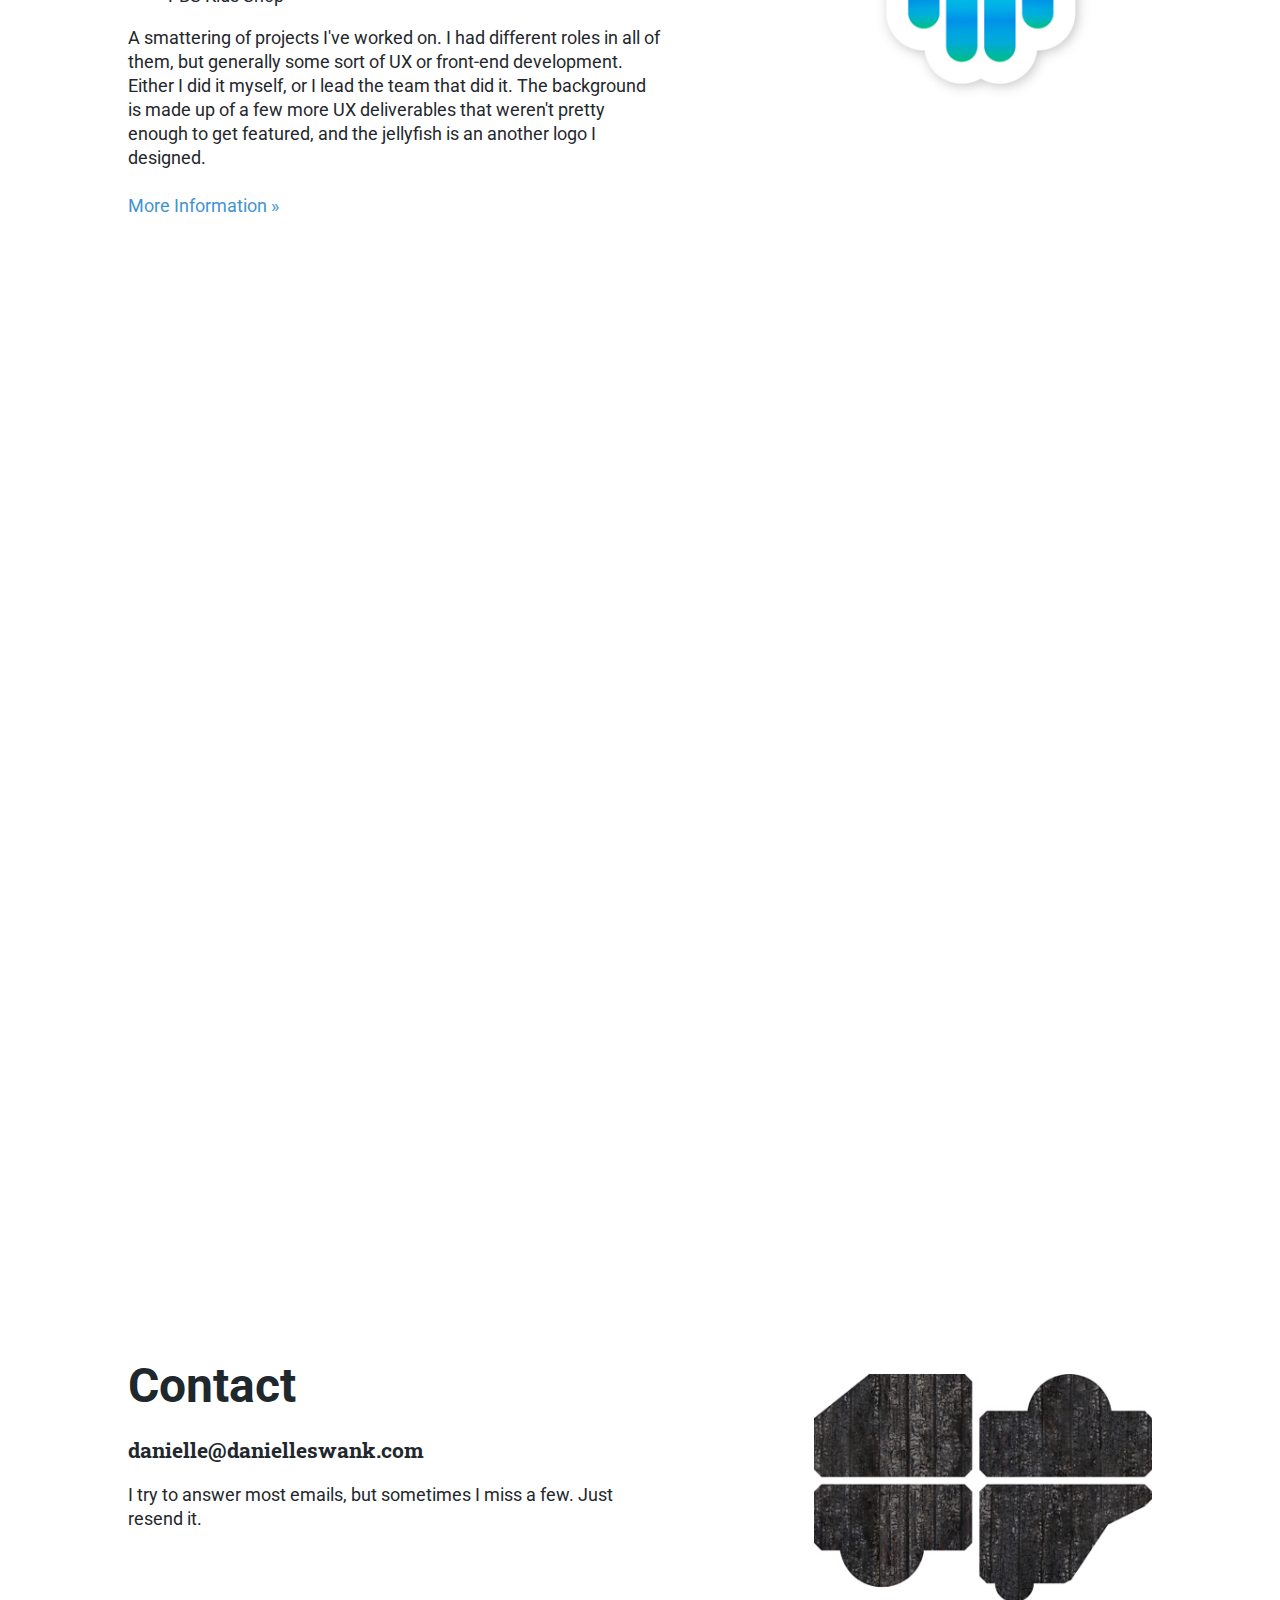
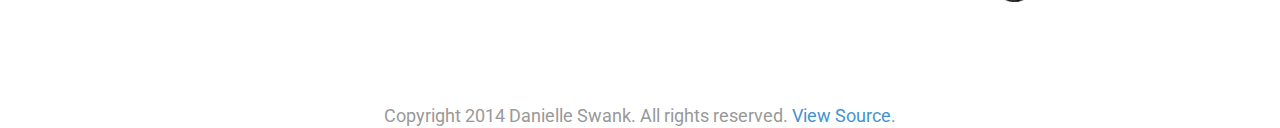
==== commit 54672aa7: "fixed CSS bug with large monitors" ====
--- a/index.html
+++ b/index.html
@@ -8,8 +8,8 @@
 
     <link href="/favicon.ico" rel="icon" type="image/x-icon">
     <link href='http://fonts.googleapis.com/css?family=Roboto:400,900%7CRoboto+Slab:700' rel='stylesheet' type='text/css'>
+    <link href="css/home.css" rel="stylesheet" type="text/css">
     <link href="css/main.css" rel="stylesheet" type="text/css">
-    <link href="css/home.css" rel="stylesheet" type="text/css">
 
     <!--[if lt IE 9]>
     <script src="//html5shim.googlecode.com/svn/trunk/html5.js"></script>
@@ -26,13 +26,12 @@
       <a href="/loves/otherstuff.html">Other Stuff</a>
     </nav>
 
-    <header>
+    <header id="projects">
         <h1><span>Random</span> Projects</h1>
     </header>
 
     <main>
       <div id="games">
-        <figure></figure>
         <article>
           <img alt="Lost Toys Rabbit Level" src="images/rabbit.jpg">
           <h2>Lost Toys</h2>
@@ -157,6 +156,7 @@
     </footer>
 
     <script>
+
     (function () {
       var mobile = (/iphone|ipad|ipod|android|blackberry|mini|windowsce|palm/i.test(navigator.userAgent.toLowerCase()));
 
@@ -165,10 +165,11 @@
         for (var i = 0; i < figures.length; i++) {
           figures[i].style.backgroundAttachment = "scroll";
         }
-        var nav = document.getElementsByTagName("nav");
-        nav[0].style.position = "relative";
+        var projects = document.getElementById("projects");
+        projects.style.backgroundAttachment = "scroll";
       }
     }());
+
     </script>
 
   </body>
--- a/css/home.css
+++ b/css/home.css
@@ -1,14 +1,15 @@
-header {
-  z-index: 1;
-  position: absolute;
-  top: 0;
-  bottom: 10%;
-  left: 10%;
-  right: 10%;
-}
-
-h3, h4 {
-  font-family: 'Roboto Slab', serif;
+header, figure {
+  width: 100vw;
+  height: 100vh;
+  z-index: 2;
+  margin: 0;
+  padding: 0;
+  position: relative;
+  background-position: center center;
+  background-repeat: no-repeat;
+  background-size: cover;
+  background-attachment: fixed;
+  background-image: url(../images/losttoys.jpg);
 }
 
 h1 {
@@ -19,7 +20,8 @@
   margin: 0;
   padding: 0;
   position: absolute;
-  bottom: 0;
+  bottom: 15%;
+  left: 5%;
 }
 
 h1 span {
@@ -30,6 +32,10 @@
 
 h2 {
   font-size: 48px;
+}
+
+h3, h4 {
+  font-family: 'Roboto Slab', serif;
 }
 
 article {
@@ -46,19 +52,6 @@
   width: 33%;
 }
 
-figure {
-  width: 100%;
-  height: 800px;
-  z-index: 2;
-  margin: 0;
-  padding: 0;
-  position: relative;
-  background-position: center center;
-  background-repeat: no-repeat;
-  background-size: cover;
-  background-attachment: fixed;
-}
-
 @media (max-width: 960px) {
   h1 {
     font-size: 120px;
@@ -72,13 +65,6 @@
 }
 
 @media (max-width: 768px) {
-  header {
-    position: relative;
-    bottom: -250px;
-    width: 0px;
-    height: 0px;
-  }
-
   h1 {
     font-size: 80px;
     line-height: 52px;
@@ -98,10 +84,6 @@
 }
 
 @media (max-width: 480px) {
-  header {
-    bottom: -200px;
-  }
-
   h1 {
     font-size: 48px;
     line-height: 32px;
--- a/css/main.css
+++ b/css/main.css
@@ -2,7 +2,7 @@
 
 html,
 body {
-  margin: 0;
+  margin: 24px 0 0 0;
   padding: 0;
   width: 100%;
   height: 100%;
@@ -36,7 +36,6 @@
 }
 
 nav .first {
-  margin-right: 48px;
   float: left;
 }
 
@@ -61,7 +60,7 @@
 }
 
 @media (min-width: 769px) {
-  #games > figure, #losttoys { z-index: 0; background-image: url(../images/losttoys.jpg); }
+  #projects, #losttoys { background-image: url(../images/losttoys.jpg); }
   #mobile > figure, #kala { background-image: url(../images/kala.jpg); }
   #apps > figure, #reddish { background-image: url(../images/reddish.jpg); }
   #logistics > figure, #kenco { background-image: url(../images/kenco.jpg); }
@@ -70,7 +69,7 @@
 }
 
 @media (max-width: 768px) {
-  #games > figure, #losttoys { z-index: 0; background-image: url(../mobile/losttoys.jpg); }
+  #projects, #losttoys { background-image: url(../mobile/losttoys.jpg); }
   #mobile > figure, #kala { background-image: url(../mobile/kala.jpg); }
   #apps > figure, #reddish { background-image: url(../mobile/reddish.jpg); }
   #logistics > figure, #kenco { background-image: url(../mobile/kenco.jpg); }
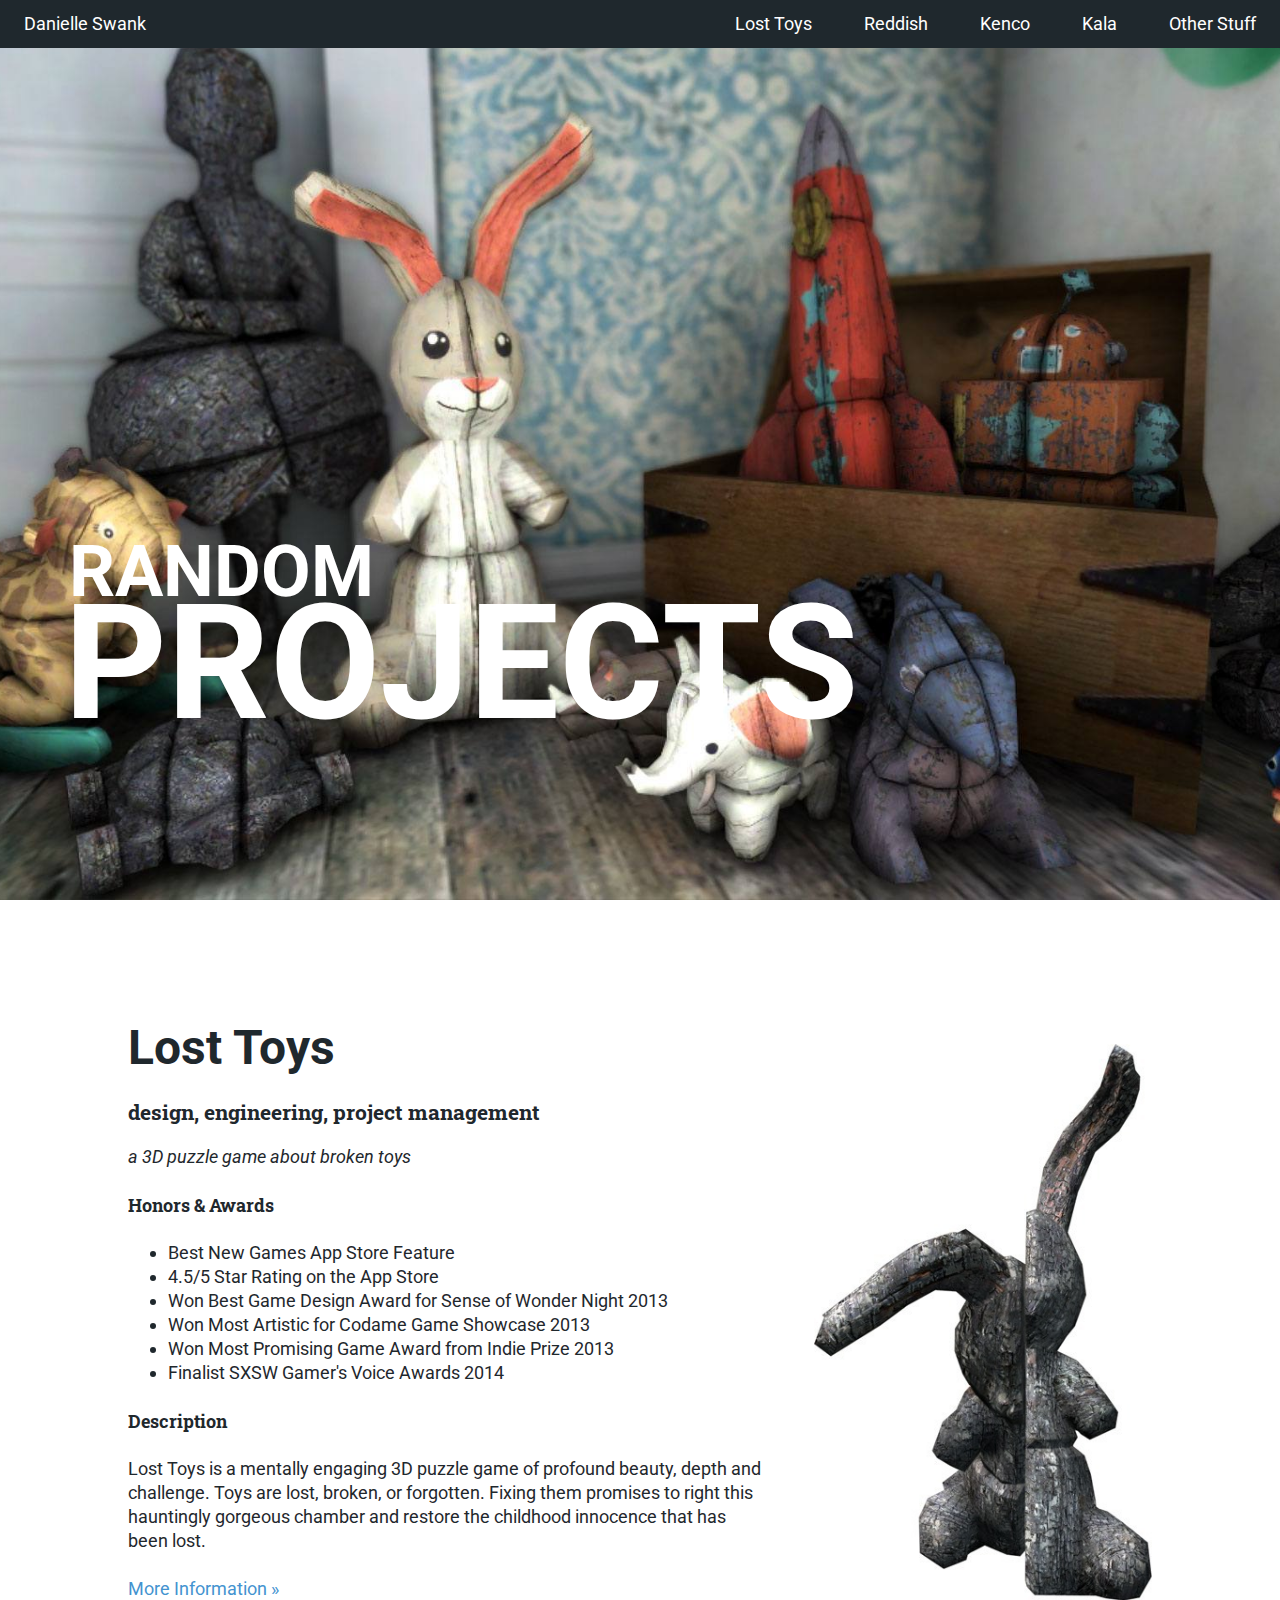
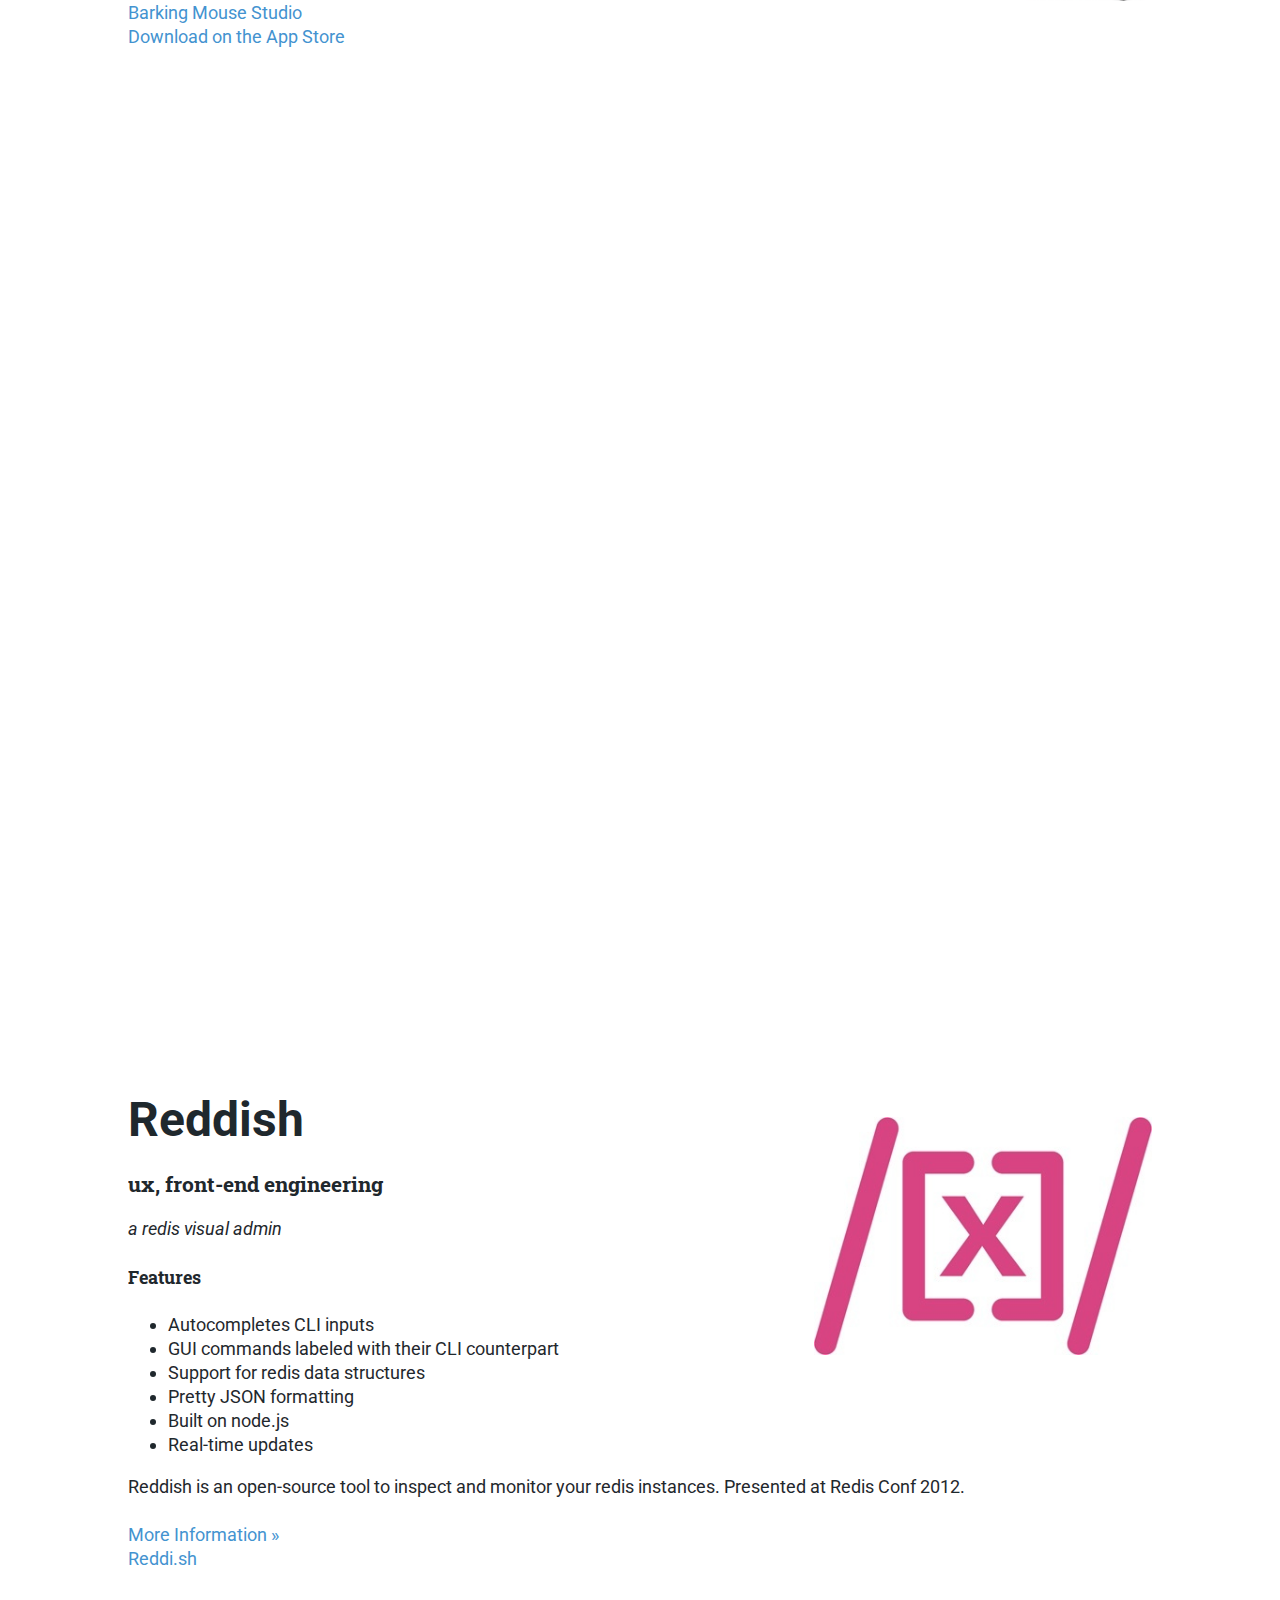
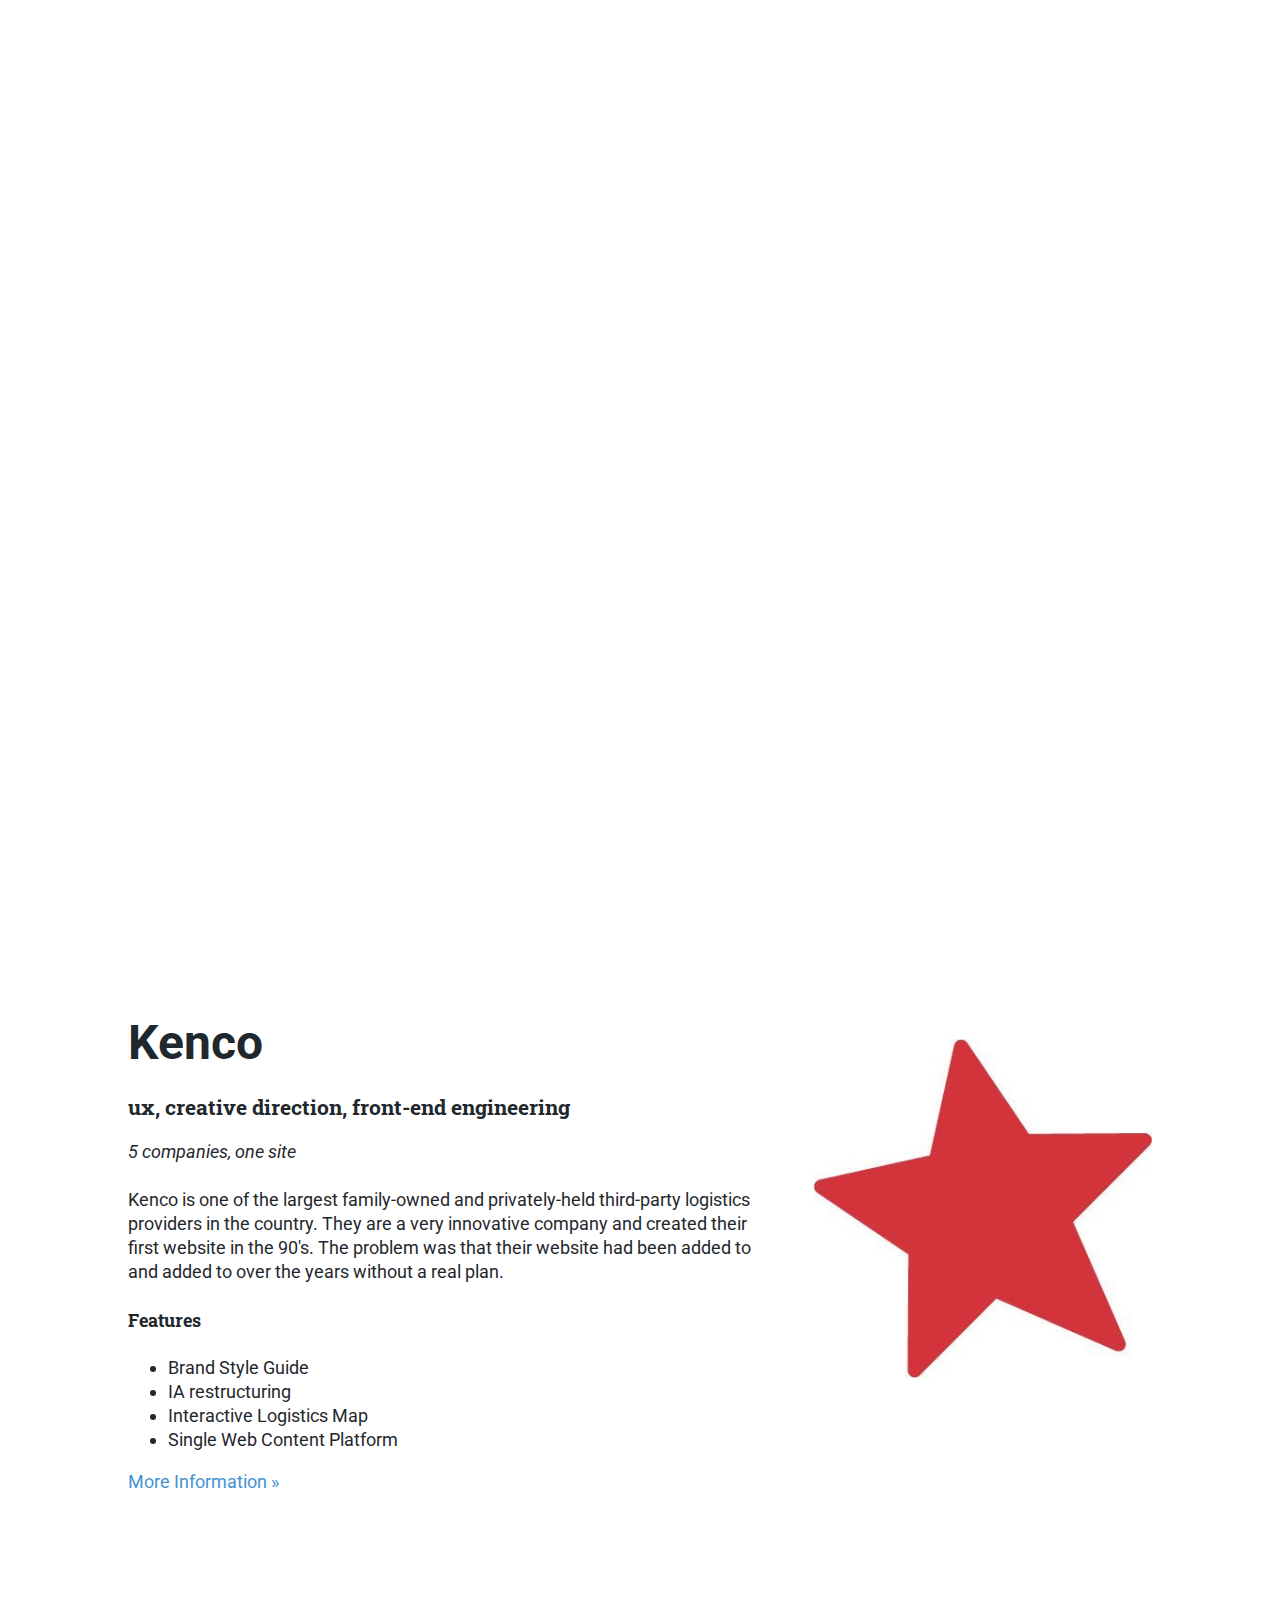
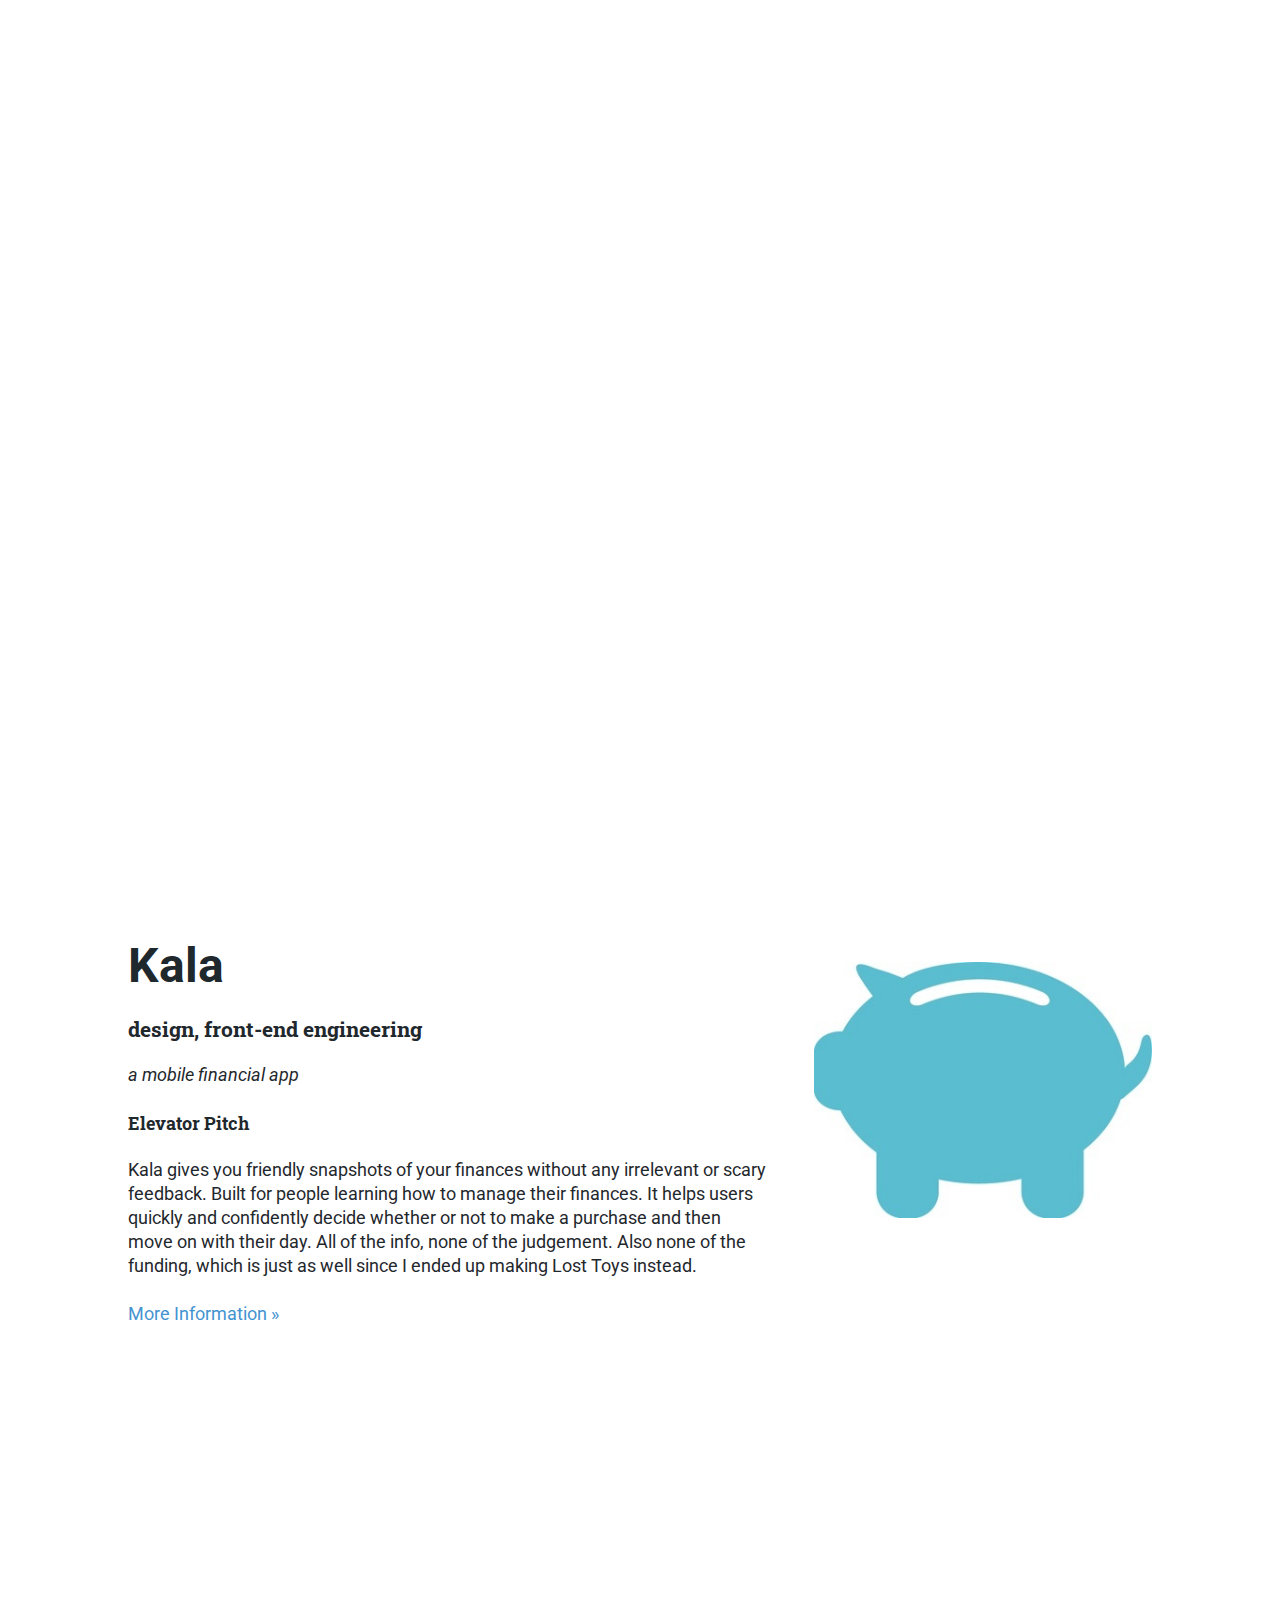
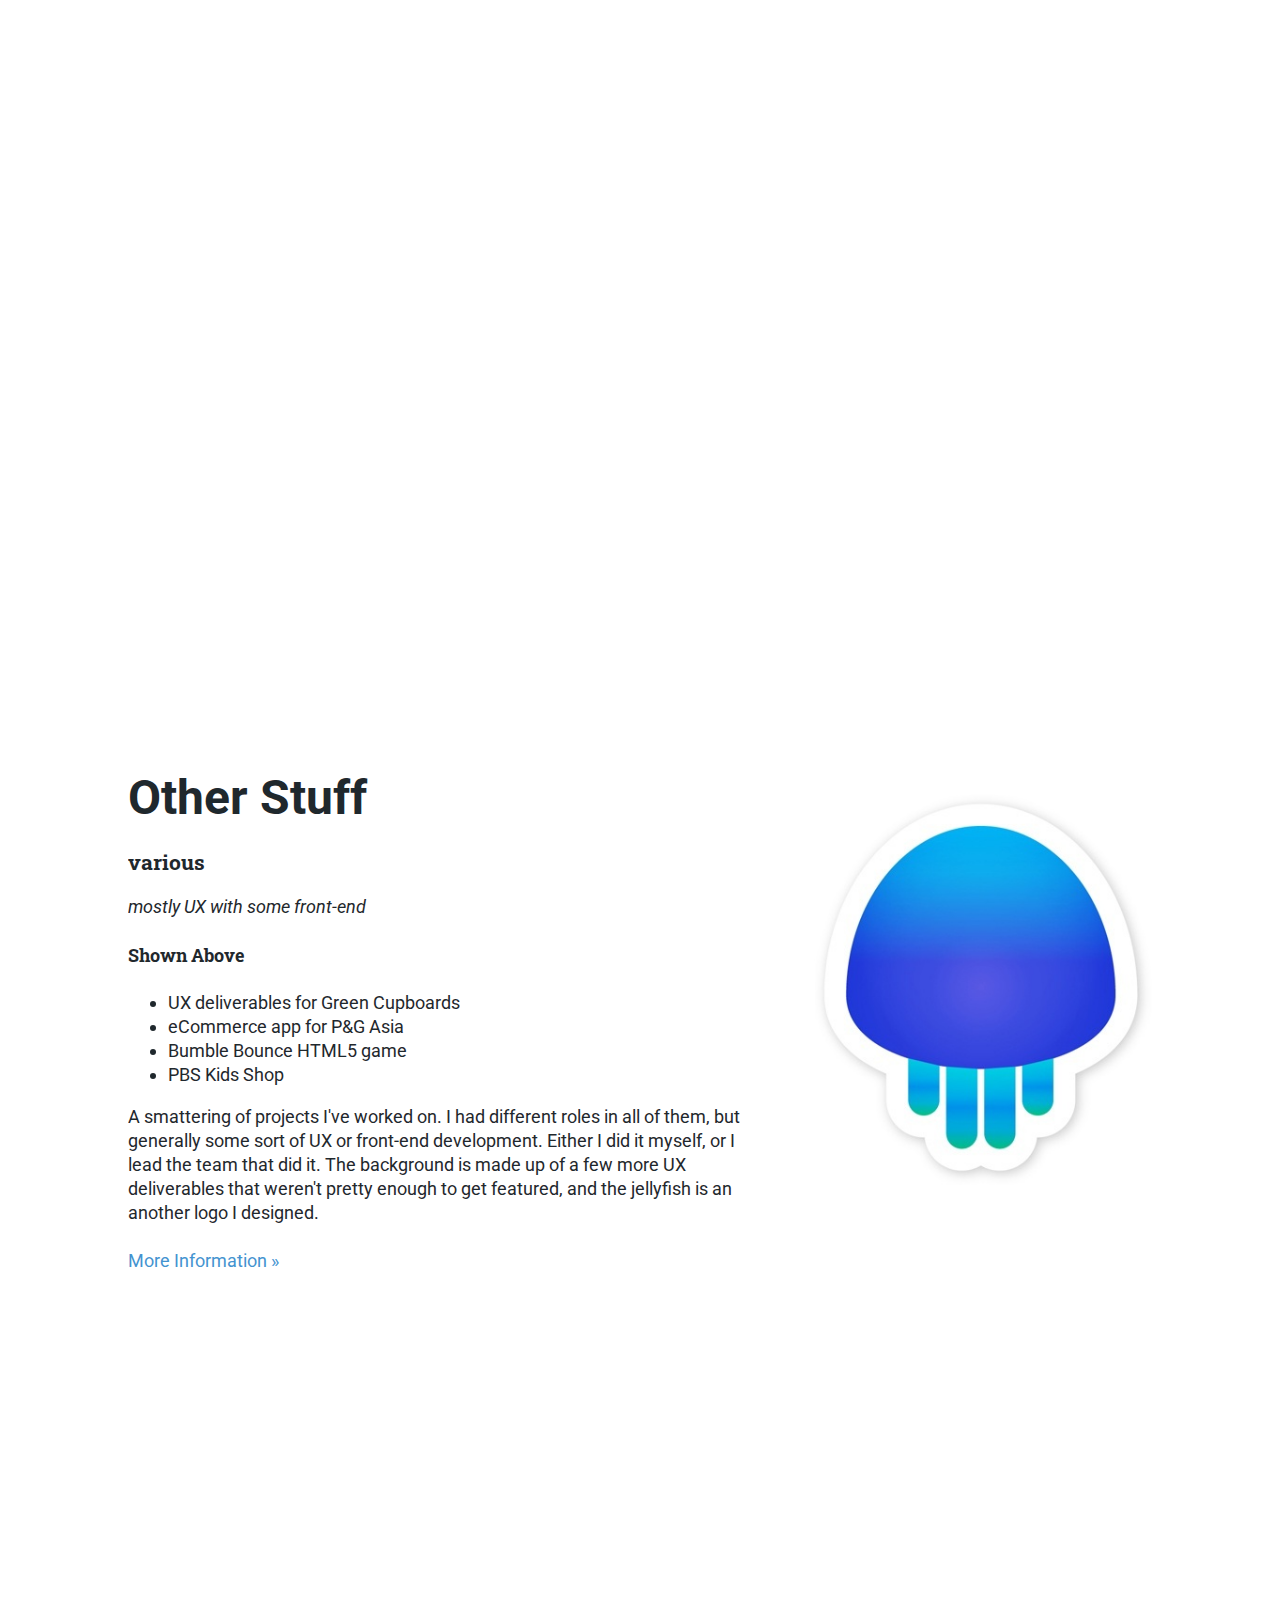
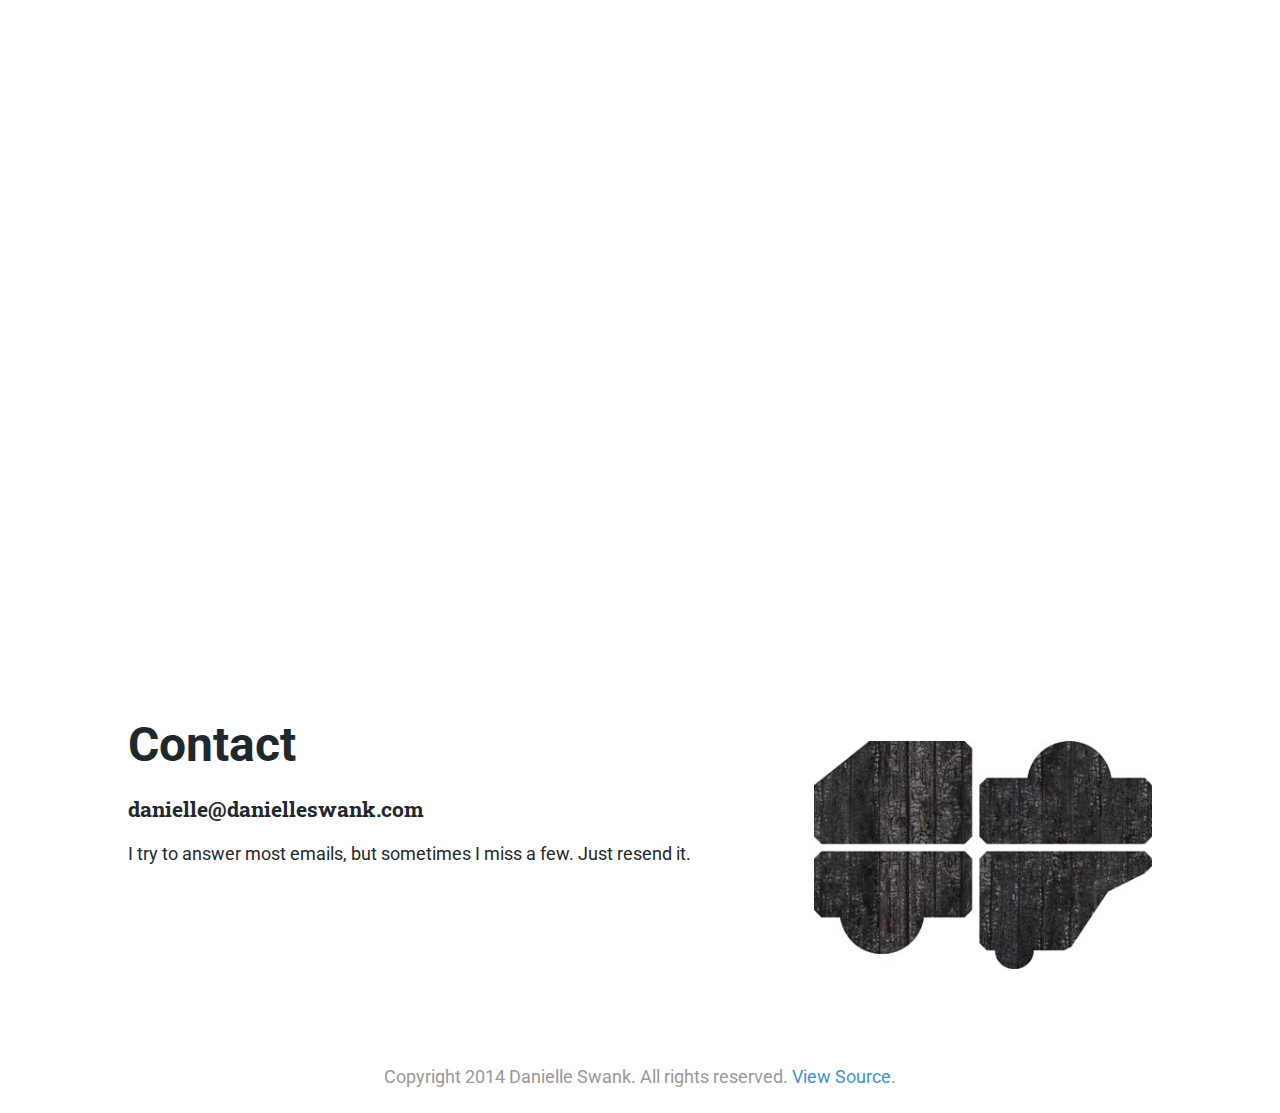
==== commit 6b41766e: "added mobile styles" ====
--- a/index.html
+++ b/index.html
@@ -7,9 +7,10 @@
     <title>Danielle Swank : Projects</title>
 
     <link href="/favicon.ico" rel="icon" type="image/x-icon">
-    <link href='http://fonts.googleapis.com/css?family=Roboto:400,900%7CRoboto+Slab:700' rel='stylesheet' type='text/css'>
-    <link href="css/home.css" rel="stylesheet" type="text/css">
-    <link href="css/main.css" rel="stylesheet" type="text/css">
+    <link href='//fonts.googleapis.com/css?family=Roboto:400,900%7CRoboto+Slab:700' rel='stylesheet' type='text/css'>
+
+    <link href="/css/main.css" rel="stylesheet" type="text/css">
+    <link href="/css/home.css" rel="stylesheet" type="text/css">
 
     <!--[if lt IE 9]>
     <script src="//html5shim.googlecode.com/svn/trunk/html5.js"></script>
@@ -167,6 +168,10 @@
         }
         var projects = document.getElementById("projects");
         projects.style.backgroundAttachment = "scroll";
+
+        var nav = document.getElementsByTagName("nav");
+        nav[0].style.position = "relative";
+        nav[0].style.marginTop = "-24px";
       }
     }());
 
--- a/css/main.css
+++ b/css/main.css
@@ -4,8 +4,6 @@
 body {
   margin: 24px 0 0 0;
   padding: 0;
-  width: 100%;
-  height: 100%;
   font-family: 'Roboto', 'Helvetica Neue', Helvetica, Arial, sans-serif;
   font-size: 18px;
   line-height: 24px;
--- a/css/home.css
+++ b/css/home.css
@@ -1,30 +1,28 @@
 header, figure {
   width: 100vw;
   height: 100vh;
-  z-index: 2;
+  min-height: 700px;
   margin: 0;
   padding: 0;
-  position: relative;
   background-position: center center;
   background-repeat: no-repeat;
   background-size: cover;
   background-attachment: fixed;
-  background-image: url(../images/losttoys.jpg);
+  position: relative;
 }
 
 h1 {
+  position: relative;
   font-size: 160px;
   color: #fff;
   text-transform: uppercase;
-  line-height: 96px;
+  line-height: 160px;
+  padding: 40% 0 0 5%;
   margin: 0;
-  padding: 0;
-  position: absolute;
-  bottom: 15%;
-  left: 5%;
 }
 
 h1 span {
+  line-height: 24px;
   display: block;
   font-size: 72px;
   text-indent: 5px;
@@ -41,14 +39,15 @@
 article {
   z-index: 10;
   position: relative;
-  margin: 10%;
+  margin: 48px 10%;
   min-height: 200px;
   background: #fff;
+  overflow: hidden;
 }
 
 article > img {
   float: right;
-  margin: 0 0 10% 15%;
+  margin: 48px 0 48px 48px;
   width: 33%;
 }
 
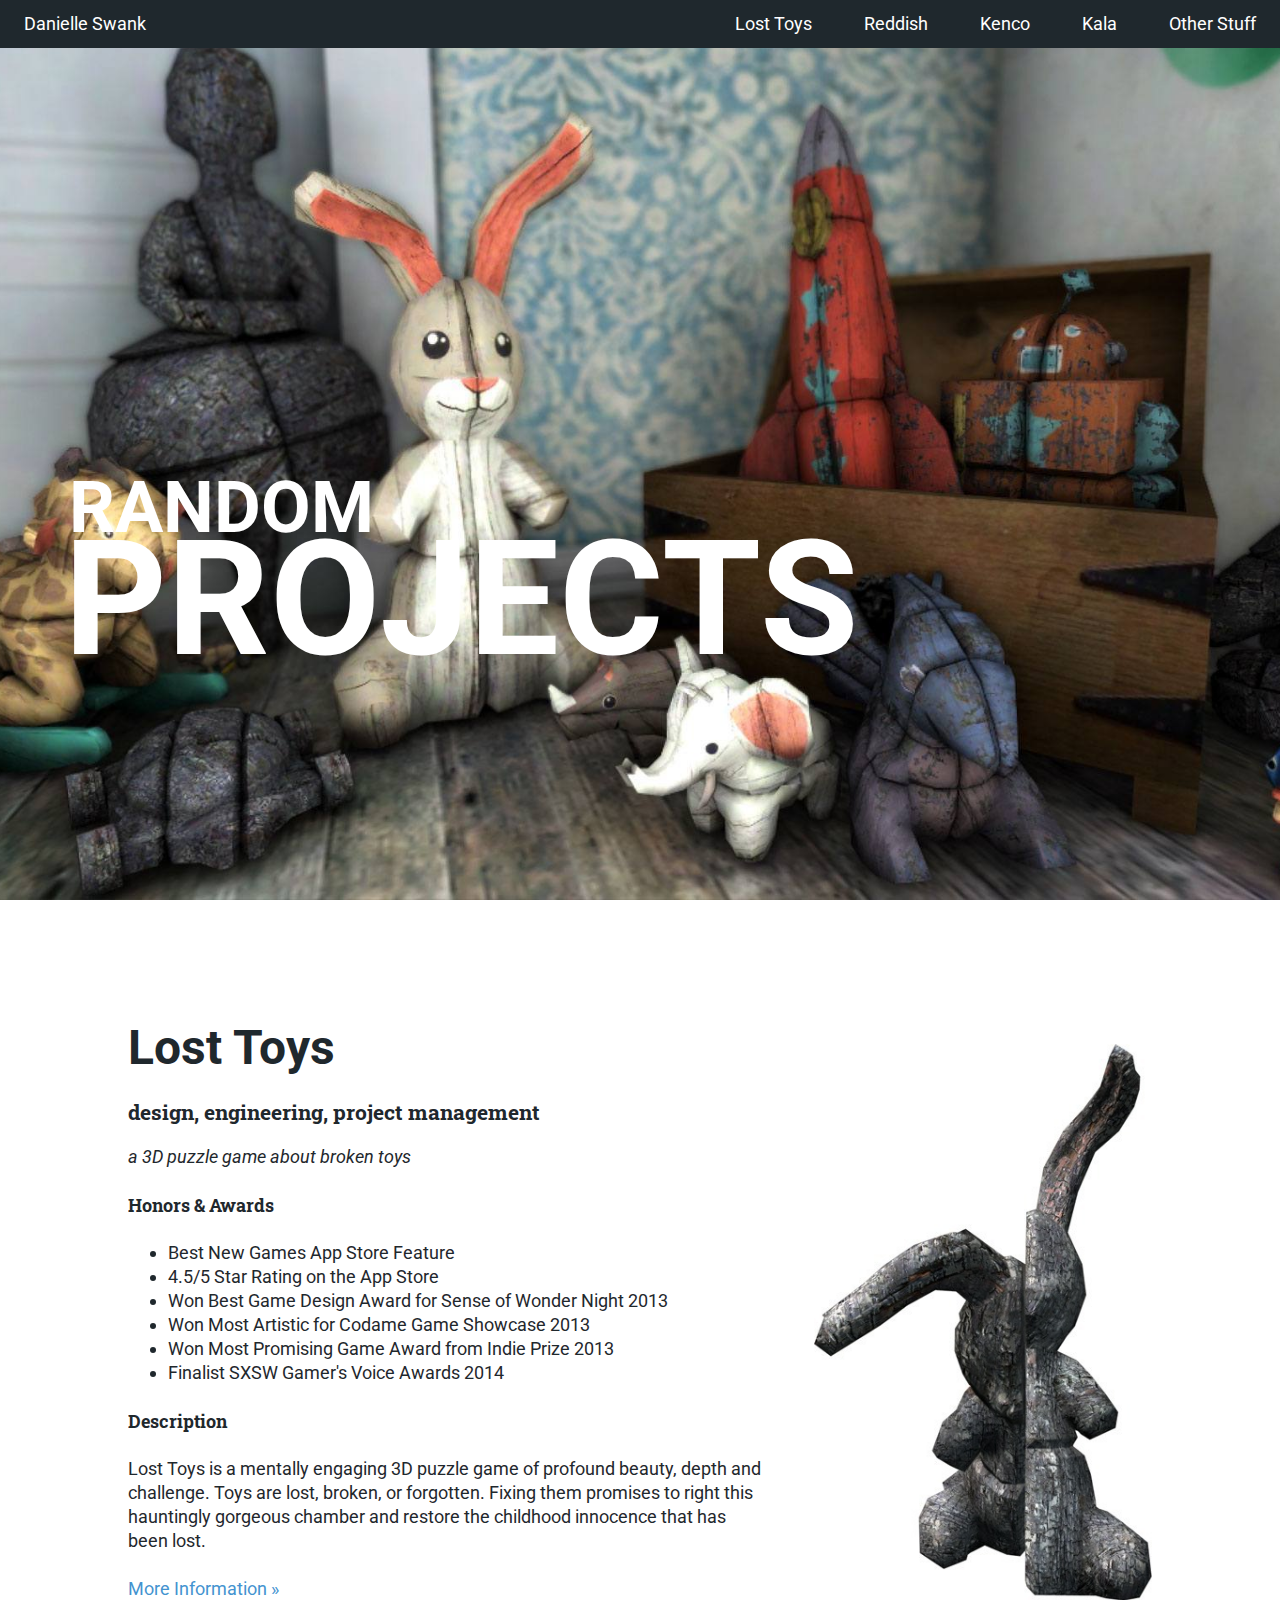
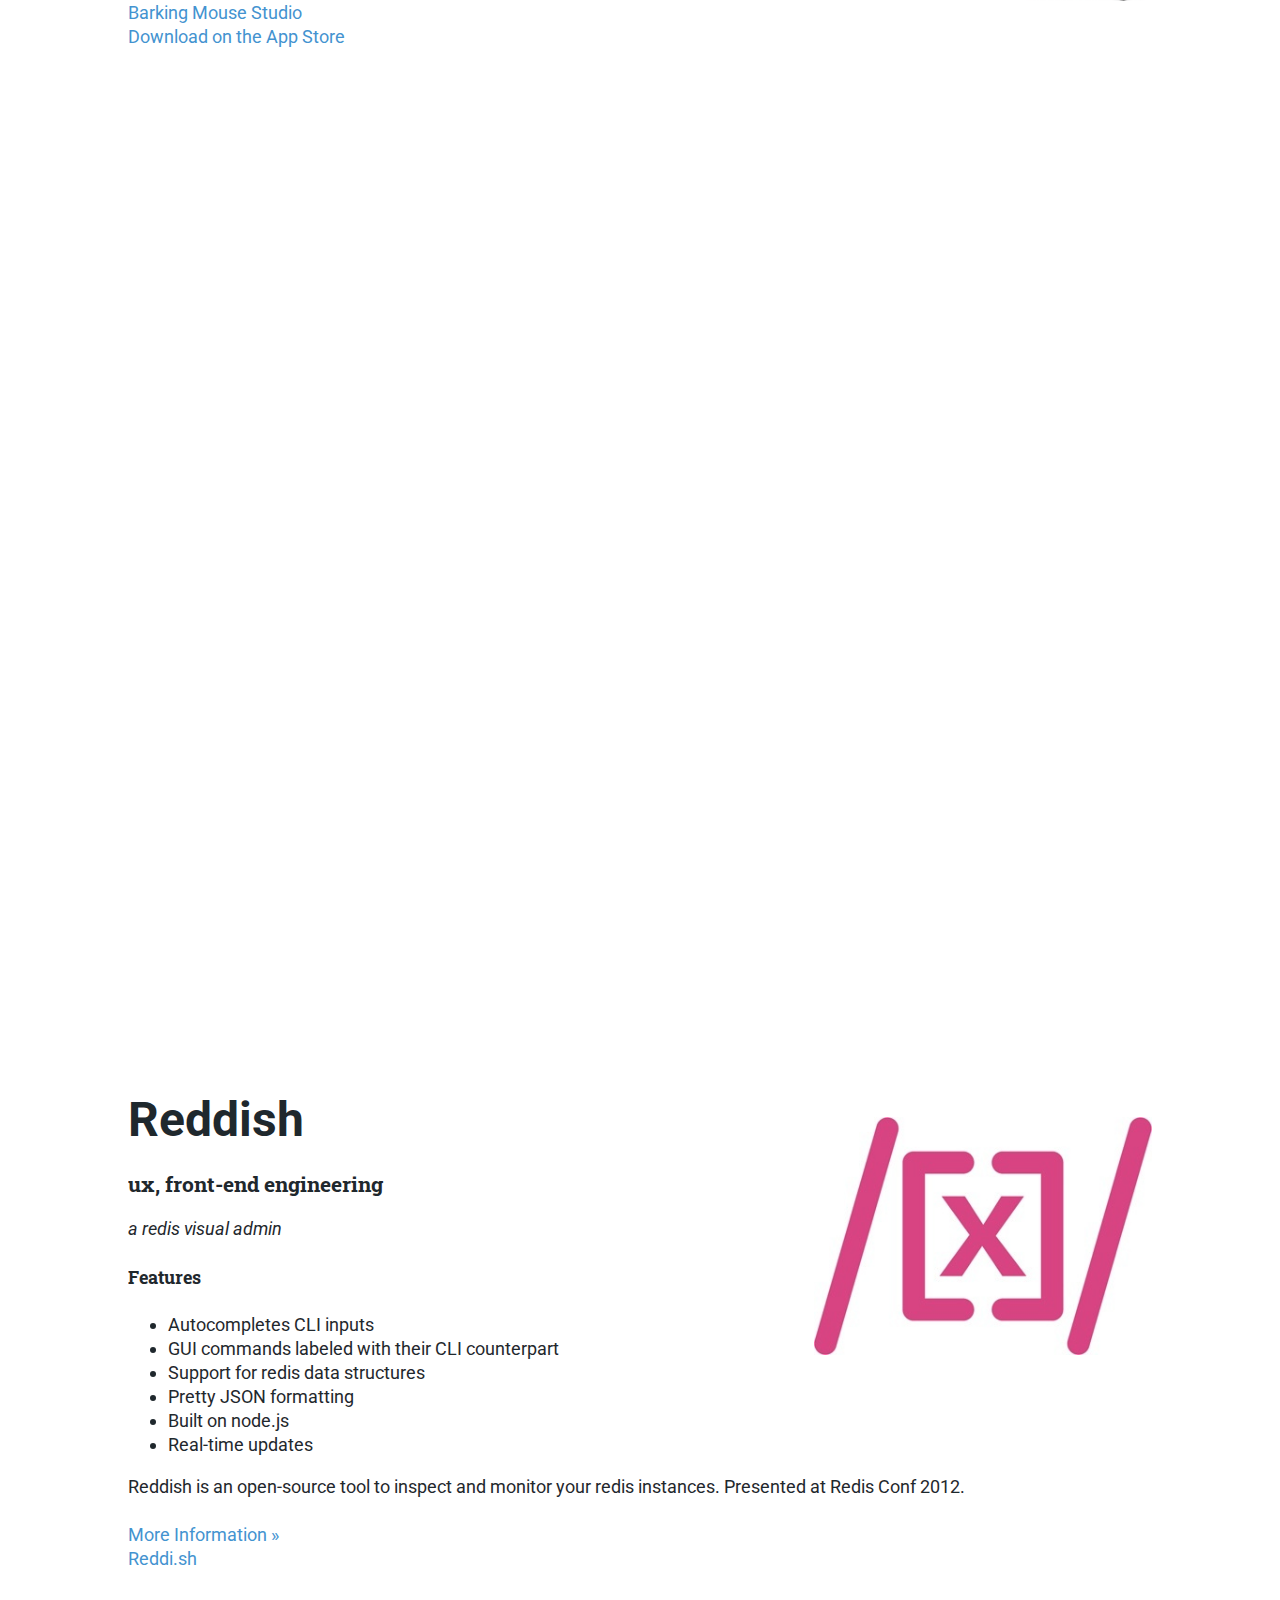
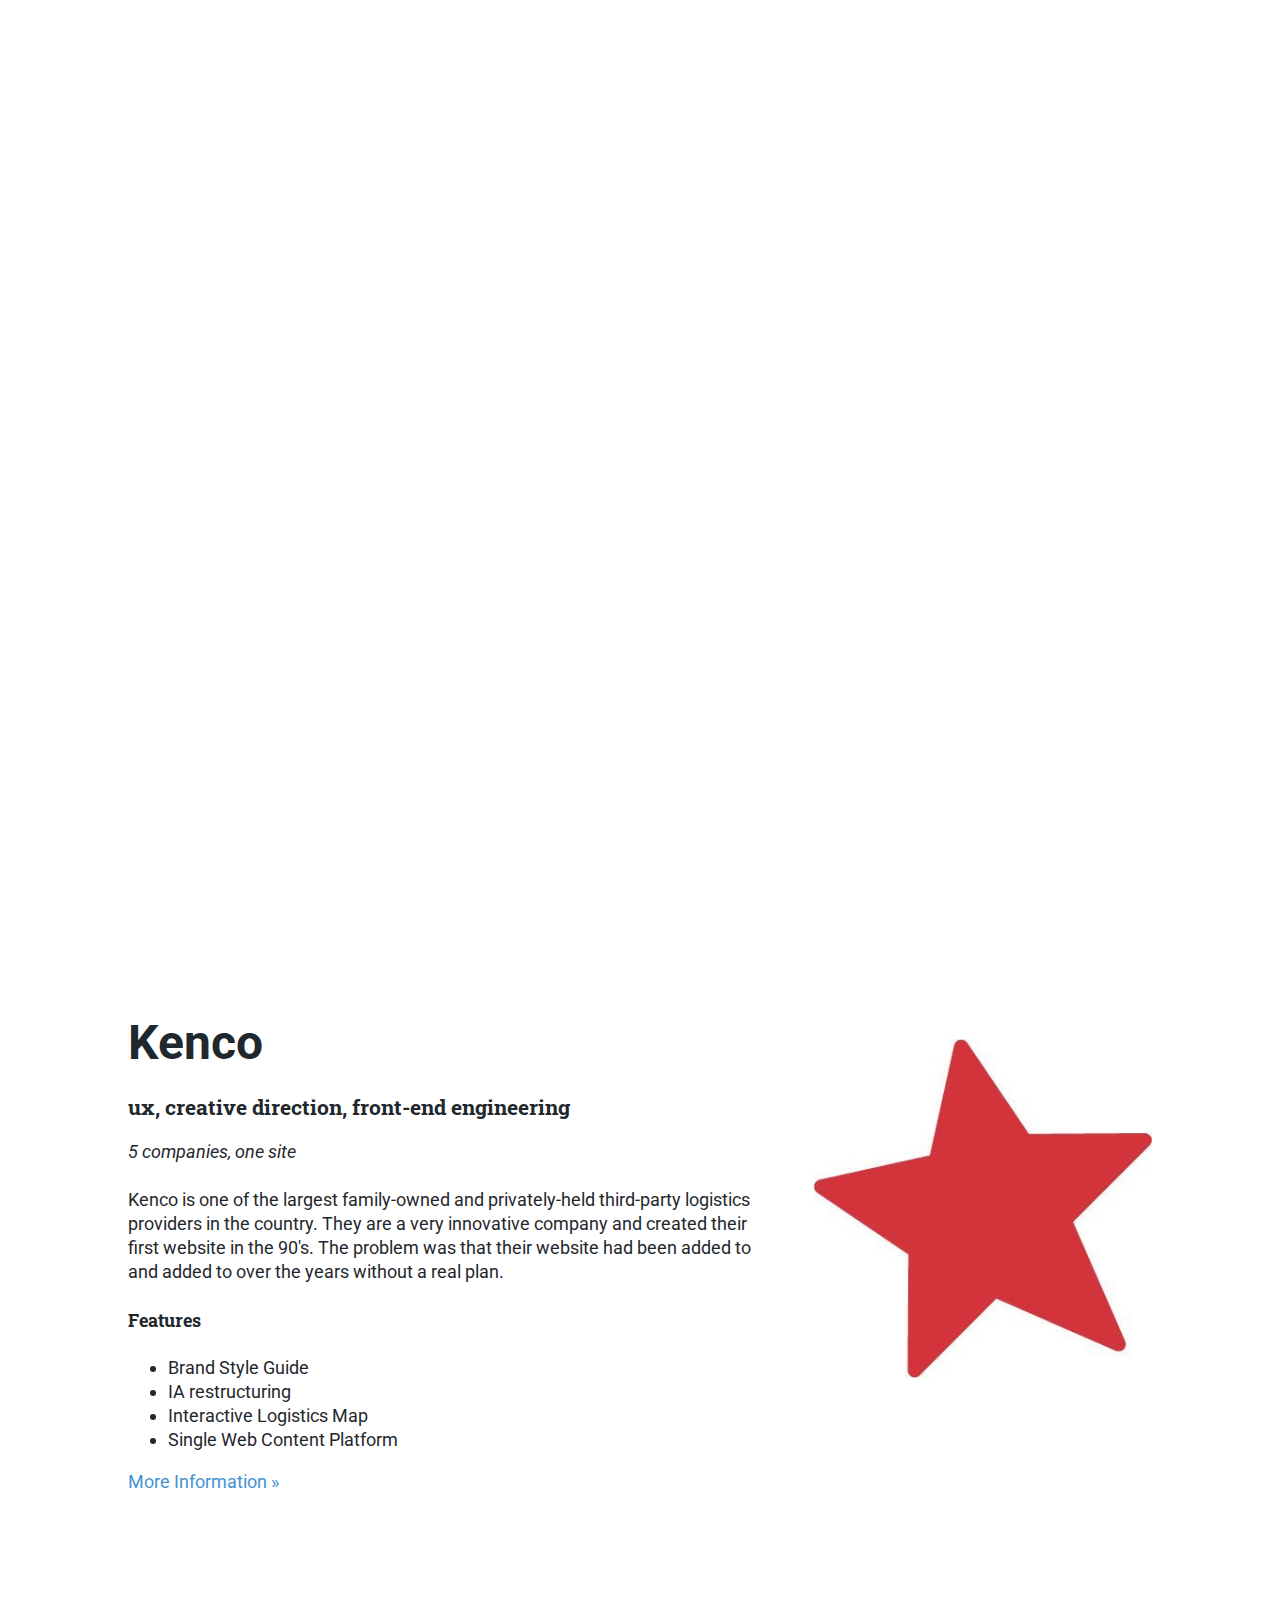
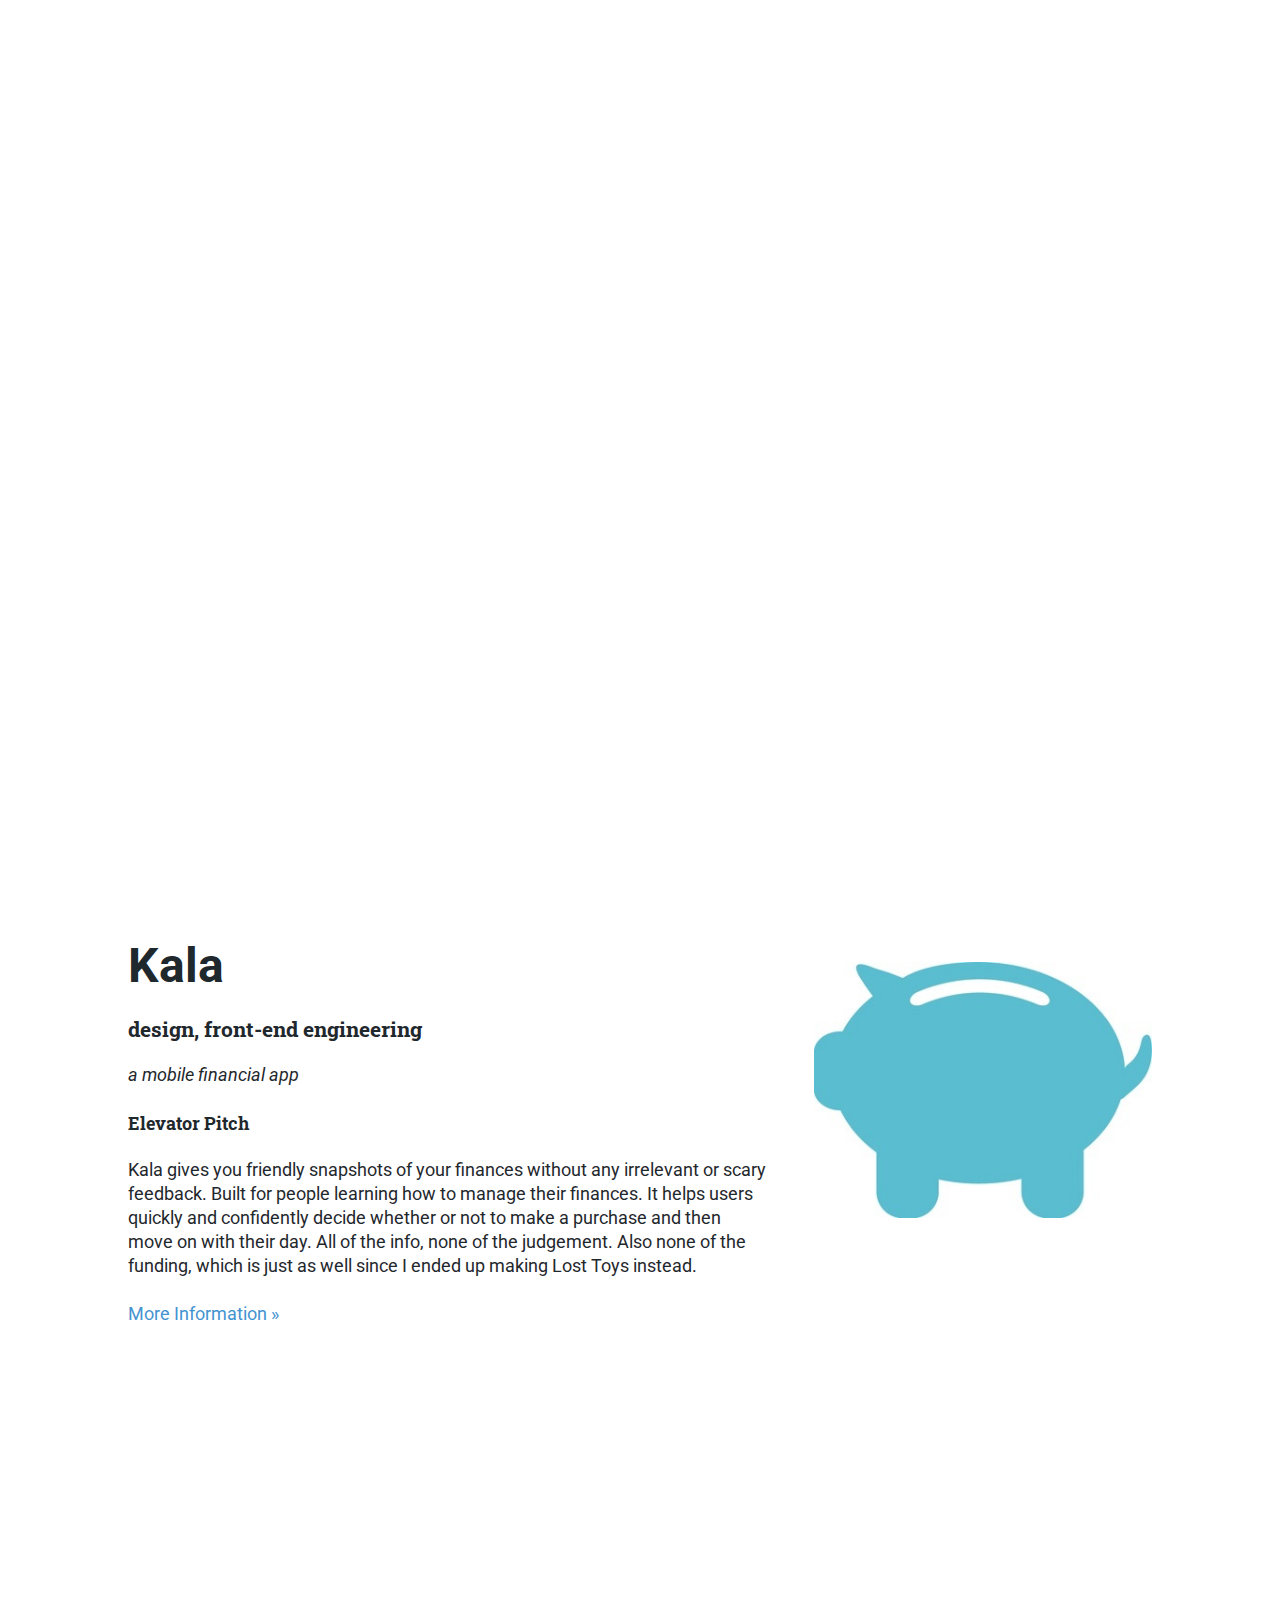
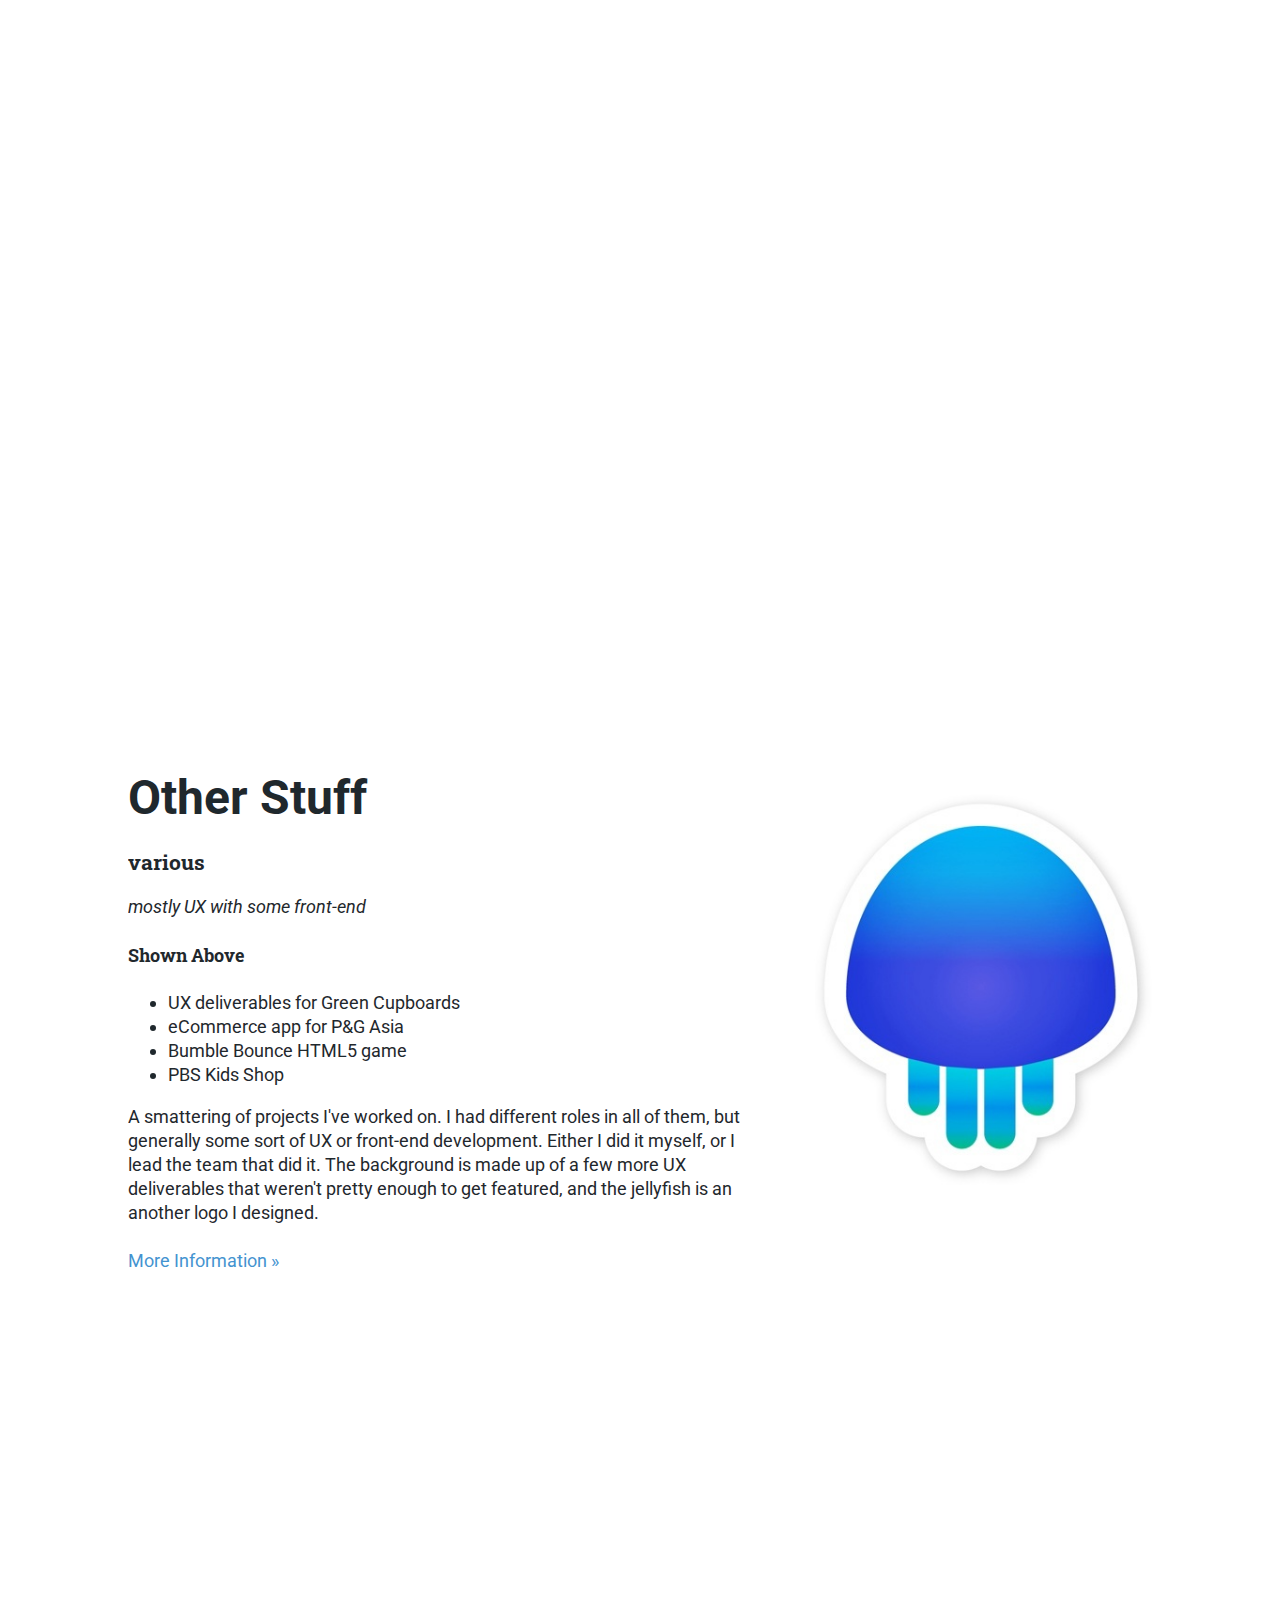
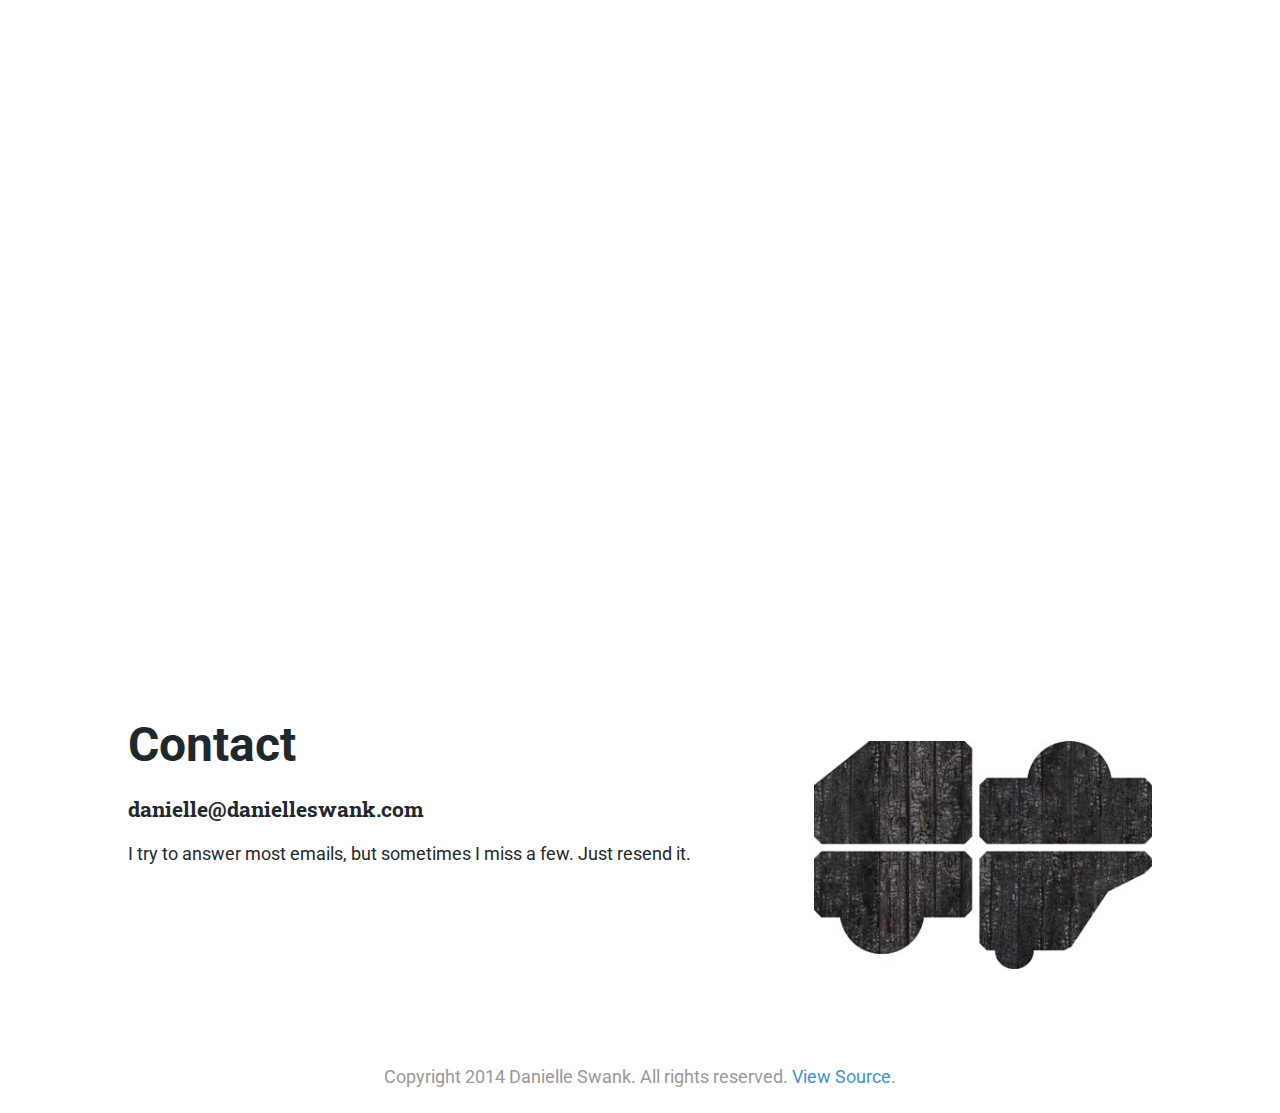
==== commit b2fbdf83: "removed excess elements and updated user agent detection" ====
--- a/index.html
+++ b/index.html
@@ -27,154 +27,137 @@
       <a href="/loves/otherstuff.html">Other Stuff</a>
     </nav>
 
-    <header id="projects">
-        <h1><span>Random</span> Projects</h1>
+    <header id="losttoys">
+      <h1>
+        <span>Random</span> Projects
+      </h1>
     </header>
 
-    <main>
-      <div id="games">
-        <article>
-          <img alt="Lost Toys Rabbit Level" src="images/rabbit.jpg">
-          <h2>Lost Toys</h2>
-          <h3>design, engineering, project management</h3>
-          <p><em>a 3D puzzle game about broken toys</em></p>
-          <h4>Honors &amp; Awards</h4>
-          <ul>
-            <li>Best New Games App Store Feature</li>
-            <li>4.5/5 Star Rating on the App Store</li>
-            <li>Won Best Game Design Award for Sense of Wonder Night 2013</li>
-            <li>Won Most Artistic for Codame Game Showcase 2013</li>
-            <li>Won Most Promising Game Award from Indie Prize 2013</li>
-            <li>Finalist SXSW Gamer's Voice Awards 2014</li>
-          </ul>
-          <h4>Description</h4>
-          <p>Lost Toys is a mentally engaging 3D puzzle game of profound beauty, depth and challenge. Toys are lost, broken, or forgotten. Fixing them promises to right this hauntingly gorgeous chamber and restore the childhood innocence that has been lost.</p>
-          <p>
-            <a href="/loves/losttoys.html">More Information &raquo;</a><br>
-            <a href="//barkingmousestudio.com" target="_blank">Barking Mouse Studio</a><br>
-            <a href="//appstore.com/losttoys/" target="_blank">Download on the App Store</a>
-          </p>
-        </article>
-      </div>
+    <article>
+      <img alt="Lost Toys Rabbit Level" src="images/rabbit.jpg">
+      <h2>Lost Toys</h2>
+      <h3>design, engineering, project management</h3>
+      <p><em>a 3D puzzle game about broken toys</em></p>
+      <h4>Honors &amp; Awards</h4>
+      <ul>
+        <li>Best New Games App Store Feature</li>
+        <li>4.5/5 Star Rating on the App Store</li>
+        <li>Won Best Game Design Award for Sense of Wonder Night 2013</li>
+        <li>Won Most Artistic for Codame Game Showcase 2013</li>
+        <li>Won Most Promising Game Award from Indie Prize 2013</li>
+        <li>Finalist SXSW Gamer's Voice Awards 2014</li>
+      </ul>
+      <h4>Description</h4>
+      <p>Lost Toys is a mentally engaging 3D puzzle game of profound beauty, depth and challenge. Toys are lost, broken, or forgotten. Fixing them promises to right this hauntingly gorgeous chamber and restore the childhood innocence that has been lost.</p>
+      <p>
+        <a href="/loves/losttoys.html">More Information &raquo;</a><br>
+        <a href="//barkingmousestudio.com" target="_blank">Barking Mouse Studio</a><br>
+        <a href="//appstore.com/losttoys/" target="_blank">Download on the App Store</a>
+      </p>
+    </article>
 
-      <div id="apps">
-        <figure></figure>
-        <article>
-          <img alt="Reddish Icon" src="images/rexer.jpg">
-          <h2>Reddish</h2>
-          <h3>ux, front-end engineering</h3>
-          <p><em>a redis visual admin</em></p>
-          <h4>Features</h4>
-          <ul>
-            <li>Autocompletes CLI inputs</li>
-            <li>GUI commands labeled with their CLI counterpart</li>
-            <li>Support for redis data structures</li>
-            <li>Pretty JSON formatting</li>
-            <li>Built on node.js</li>
-            <li>Real-time updates</li>
-          </ul>
-          <p>Reddish is an open-source tool to inspect and monitor your redis instances. Presented at Redis Conf 2012.</p>
-          <p>
-           <a href="/loves/reddish.html">More Information &raquo;</a><br>
-           <a href="//www.reddi.sh/" target="_blank">Reddi.sh</a>
-          </p>
-        </article>
-      </div>
+    <header id="reddish"></header>
+    <article>
+      <img alt="Reddish Icon" src="images/rexer.jpg">
+      <h2>Reddish</h2>
+      <h3>ux, front-end engineering</h3>
+      <p><em>a redis visual admin</em></p>
+      <h4>Features</h4>
+      <ul>
+        <li>Autocompletes CLI inputs</li>
+        <li>GUI commands labeled with their CLI counterpart</li>
+        <li>Support for redis data structures</li>
+        <li>Pretty JSON formatting</li>
+        <li>Built on node.js</li>
+        <li>Real-time updates</li>
+      </ul>
+      <p>Reddish is an open-source tool to inspect and monitor your redis instances. Presented at Redis Conf 2012.</p>
+      <p>
+       <a href="/loves/reddish.html">More Information &raquo;</a><br>
+       <a href="//www.reddi.sh/" target="_blank">Reddi.sh</a>
+      </p>
+    </article>
 
-      <div id="logistics">
-        <figure></figure>
-        <article>
-          <img alt="Star" src="images/star.jpg">
-          <h2>Kenco</h2>
-          <h3>ux, creative direction, front-end engineering</h3>
-          <p><em>5 companies, one site</em></p>
-          <p>Kenco is one of the largest family-owned and privately-held third-party logistics providers in the country. They are a very innovative company and created their first website in the 90's. The problem was that their website had been added to and added to over the years without a real plan.</p>
-          <h4>Features</h4>
-          <ul>
-            <li>Brand Style Guide</li>
-            <li>IA restructuring</li>
-            <li>Interactive Logistics Map</li>
-            <li>Single Web Content Platform</li>
-          </ul>
+    <header id="kenco"></header>
+    <article>
+      <img alt="Star" src="images/star.jpg">
+      <h2>Kenco</h2>
+      <h3>ux, creative direction, front-end engineering</h3>
+      <p><em>5 companies, one site</em></p>
+      <p>Kenco is one of the largest family-owned and privately-held third-party logistics providers in the country. They are a very innovative company and created their first website in the 90's. The problem was that their website had been added to and added to over the years without a real plan.</p>
+      <h4>Features</h4>
+      <ul>
+        <li>Brand Style Guide</li>
+        <li>IA restructuring</li>
+        <li>Interactive Logistics Map</li>
+        <li>Single Web Content Platform</li>
+      </ul>
 
-          <p>
-           <a href="/loves/kenco.html">More Information &raquo;</a><br>
-          </p>
-        </article>
-      </div>
+      <p>
+       <a href="/loves/kenco.html">More Information &raquo;</a><br>
+      </p>
+    </article>
 
-      <div id="mobile">
-        <figure></figure>
-        <article>
-          <img alt="Piggy Bank" src="images/piggy.jpg">
-          <h2>Kala</h2>
-          <h3>design, front-end engineering</h3>
-          <p><em>a mobile financial app</em></p>
-          <h4>Elevator Pitch</h4>
-          <p>Kala gives you friendly snapshots of your finances without any irrelevant or scary feedback. Built for people learning how to manage their finances. It helps users quickly and confidently decide whether or not to make a purchase and then move on with their day. All of the info, none of the judgement. Also none of the funding, which is just as well since I ended up making Lost Toys instead.</p>
-          <p>
-            <a href="/loves/kala.html">More Information &raquo;</a>
-          </p>
-        </article>
-      </div>
+    <header id="kala"></header>
+    <article>
+      <img alt="Piggy Bank" src="images/piggy.jpg">
+      <h2>Kala</h2>
+      <h3>design, front-end engineering</h3>
+      <p><em>a mobile financial app</em></p>
+      <h4>Elevator Pitch</h4>
+      <p>Kala gives you friendly snapshots of your finances without any irrelevant or scary feedback. Built for people learning how to manage their finances. It helps users quickly and confidently decide whether or not to make a purchase and then move on with their day. All of the info, none of the judgement. Also none of the funding, which is just as well since I ended up making Lost Toys instead.</p>
+      <p>
+        <a href="/loves/kala.html">More Information &raquo;</a>
+      </p>
+    </article>
 
-      <div id="stuff">
-        <figure></figure>
-        <article>
-          <img alt="Jellyfish Logo" src="images/freeflow.jpg">
-          <h2>Other Stuff</h2>
-          <h3>various</h3>
-          <p><em>mostly UX with some front-end</em></p>
-          <h4>Shown Above</h4>
-          <ul>
-            <li>UX deliverables for Green Cupboards</li>
-            <li>eCommerce app for P&amp;G Asia</li>
-            <li>Bumble Bounce HTML5 game</li>
-            <li>PBS Kids Shop</li>
-          </ul>
-          <p>A smattering of projects I've worked on. I had different roles in all of them, but generally some sort of UX or front-end development. Either I did it myself, or I lead the team that did it. The background is made up of a few more UX deliverables that weren't pretty enough to get featured, and the jellyfish is an another logo I designed.
-          </p>
-          <p>
-           <a href="/loves/otherstuff.html">More Information &raquo;</a><br>
-          </p>
+    <header id="other"></header>
+    <article>
+      <img alt="Jellyfish Logo" src="images/freeflow.jpg">
+      <h2>Other Stuff</h2>
+      <h3>various</h3>
+      <p><em>mostly UX with some front-end</em></p>
+      <h4>Shown Above</h4>
+      <ul>
+        <li>UX deliverables for Green Cupboards</li>
+        <li>eCommerce app for P&amp;G Asia</li>
+        <li>Bumble Bounce HTML5 game</li>
+        <li>PBS Kids Shop</li>
+      </ul>
+      <p>A smattering of projects I've worked on. I had different roles in all of them, but generally some sort of UX or front-end development. Either I did it myself, or I lead the team that did it. The background is made up of a few more UX deliverables that weren't pretty enough to get featured, and the jellyfish is an another logo I designed.
+      </p>
+      <p>
+       <a href="/loves/otherstuff.html">More Information &raquo;</a><br>
+      </p>
 
-        </article>
-      </div>
+    </article>
 
-      <div id="contact">
-        <figure></figure>
-        <article>
-          <img alt="Lost Toys Icon" src="images/icon.jpg">
-          <h2>Contact</h2>
-          <h3>danielle@danielleswank.com</h3>
-          <p>I try to answer most emails, but sometimes I miss a few. Just resend it.</p>
-        </article>
-      </div>
-    </main>
+    <header id="contact"></header>
+    <article>
+      <img alt="Lost Toys Icon" src="images/icon.jpg">
+      <h2>Contact</h2>
+      <h3>danielle@danielleswank.com</h3>
+      <p>I try to answer most emails, but sometimes I miss a few. Just resend it.</p>
+    </article>
 
     <footer>
       <p>Copyright 2014 Danielle Swank. All rights reserved. <a href="//github.com/danielleswank/danielleswank.github.com/blob/master/index.html" target="_blank">View Source</a>.</p>
     </footer>
 
     <script>
+      (function(a){var b=/iPhone/i,c=/iPod/i,d=/iPad/i,e=/(?=.*\bAndroid\b)(?=.*\bMobile\b)/i,f=/Android/i,g=/IEMobile/i,h=/(?=.*\bWindows\b)(?=.*\bARM\b)/i,i=/BlackBerry/i,j=/Opera Mini/i,k=/(?=.*\bFirefox\b)(?=.*\bMobile\b)/i,l=new RegExp("(?:Nexus 7|BNTV250|Kindle Fire|Silk|GT-P1000)","i"),m=function(a,b){return a.test(b)},n=function(a){var n=a||navigator.userAgent;this.apple={phone:m(b,n),ipod:m(c,n),tablet:m(d,n),device:m(b,n)||m(c,n)||m(d,n)},this.android={phone:m(e,n),tablet:!m(e,n)&&m(f,n),device:m(e,n)||m(f,n)},this.windows={phone:m(g,n),tablet:m(h,n),device:m(g,n)||m(h,n)},this.other={blackberry:m(i,n),opera:m(j,n),firefox:m(k,n),device:m(i,n)||m(j,n)||m(k,n)},this.seven_inch=m(l,n),this.any=this.apple.device||this.android.device||this.windows.device||this.other.device||this.seven_inch,this.phone=this.apple.phone||this.android.phone||this.windows.phone,this.tablet=this.apple.tablet||this.android.tablet||this.windows.tablet},o=new n;o.Class=n,"undefined"!=typeof module&&module.exports?module.exports=o:"function"==typeof define&&define.amd?define(o):a.isMobile=o})(window);
 
-    (function () {
-      var mobile = (/iphone|ipad|ipod|android|blackberry|mini|windowsce|palm/i.test(navigator.userAgent.toLowerCase()));
-
-      if (mobile) {
-        var figures = document.getElementsByTagName("figure");
-        for (var i = 0; i < figures.length; i++) {
-          figures[i].style.backgroundAttachment = "scroll";
+      (function () {
+        if (isMobile.any) {
+          var headers = document.getElementsByTagName("header");
+          for (var i = 0; i < headers.length; i++) {
+            headers[i].style.backgroundAttachment = "scroll";
+          }
+          var nav = document.getElementsByTagName("nav");
+          nav[0].style.position = "relative";
+          nav[0].style.marginTop = "-48px";
         }
-        var projects = document.getElementById("projects");
-        projects.style.backgroundAttachment = "scroll";
-
-        var nav = document.getElementsByTagName("nav");
-        nav[0].style.position = "relative";
-        nav[0].style.marginTop = "-24px";
-      }
-    }());
-
+      })();
     </script>
 
   </body>
--- a/css/main.css
+++ b/css/main.css
@@ -58,19 +58,19 @@
 }
 
 @media (min-width: 769px) {
-  #projects, #losttoys { background-image: url(../images/losttoys.jpg); }
-  #mobile > figure, #kala { background-image: url(../images/kala.jpg); }
-  #apps > figure, #reddish { background-image: url(../images/reddish.jpg); }
-  #logistics > figure, #kenco { background-image: url(../images/kenco.jpg); }
-  #stuff > figure, #other { background-image: url(../images/other.jpg); }
-  #contact > figure { background-image: url(../images/contact.jpg); }
+  #losttoys { background-image: url(../images/losttoys.jpg); }
+  #kala { background-image: url(../images/kala.jpg); }
+  #reddish { background-image: url(../images/reddish.jpg); }
+  #kenco { background-image: url(../images/kenco.jpg); }
+  #other { background-image: url(../images/other.jpg); }
+  #contact { background-image: url(../images/contact.jpg); }
 }
 
 @media (max-width: 768px) {
-  #projects, #losttoys { background-image: url(../mobile/losttoys.jpg); }
-  #mobile > figure, #kala { background-image: url(../mobile/kala.jpg); }
-  #apps > figure, #reddish { background-image: url(../mobile/reddish.jpg); }
-  #logistics > figure, #kenco { background-image: url(../mobile/kenco.jpg); }
-  #stuff > figure, #other { background-image: url(../mobile/other.jpg); }
-  #contact > figure { background-image: url(../mobile/contact.jpg); }
+  #losttoys { background-image: url(../mobile/losttoys.jpg); }
+  #kala { background-image: url(../mobile/kala.jpg); }
+  #reddish { background-image: url(../mobile/reddish.jpg); }
+  #kenco { background-image: url(../mobile/kenco.jpg); }
+  #other { background-image: url(../mobile/other.jpg); }
+  #contact { background-image: url(../mobile/contact.jpg); }
 }--- a/css/home.css
+++ b/css/home.css
@@ -1,23 +1,9 @@
-header, figure {
-  width: 100vw;
-  height: 100vh;
-  min-height: 700px;
-  margin: 0;
-  padding: 0;
-  background-position: center center;
-  background-repeat: no-repeat;
-  background-size: cover;
-  background-attachment: fixed;
-  position: relative;
-}
-
 h1 {
-  position: relative;
   font-size: 160px;
   color: #fff;
   text-transform: uppercase;
   line-height: 160px;
-  padding: 40% 0 0 5%;
+  padding: 35% 0 0 5%;
   margin: 0;
 }
 
@@ -34,6 +20,18 @@
 
 h3, h4 {
   font-family: 'Roboto Slab', serif;
+}
+
+header {
+  width: 100vw;
+  height: 100vh;
+  min-height: 800px;
+  margin: 0;
+  padding: 0;
+  background-position: center center;
+  background-repeat: no-repeat;
+  background-size: cover;
+  background-attachment: fixed;
 }
 
 article {
@@ -77,8 +75,8 @@
     line-height: 42px;
   }
 
-  figure {
-    height: 401px;
+  header {
+    min-height: 401px;
   }
 }
 
@@ -93,7 +91,7 @@
     text-indent: 2px;
   }
 
-  figure {
-    height: 300px;
+  header {
+    min-height: 300px;
   }
 }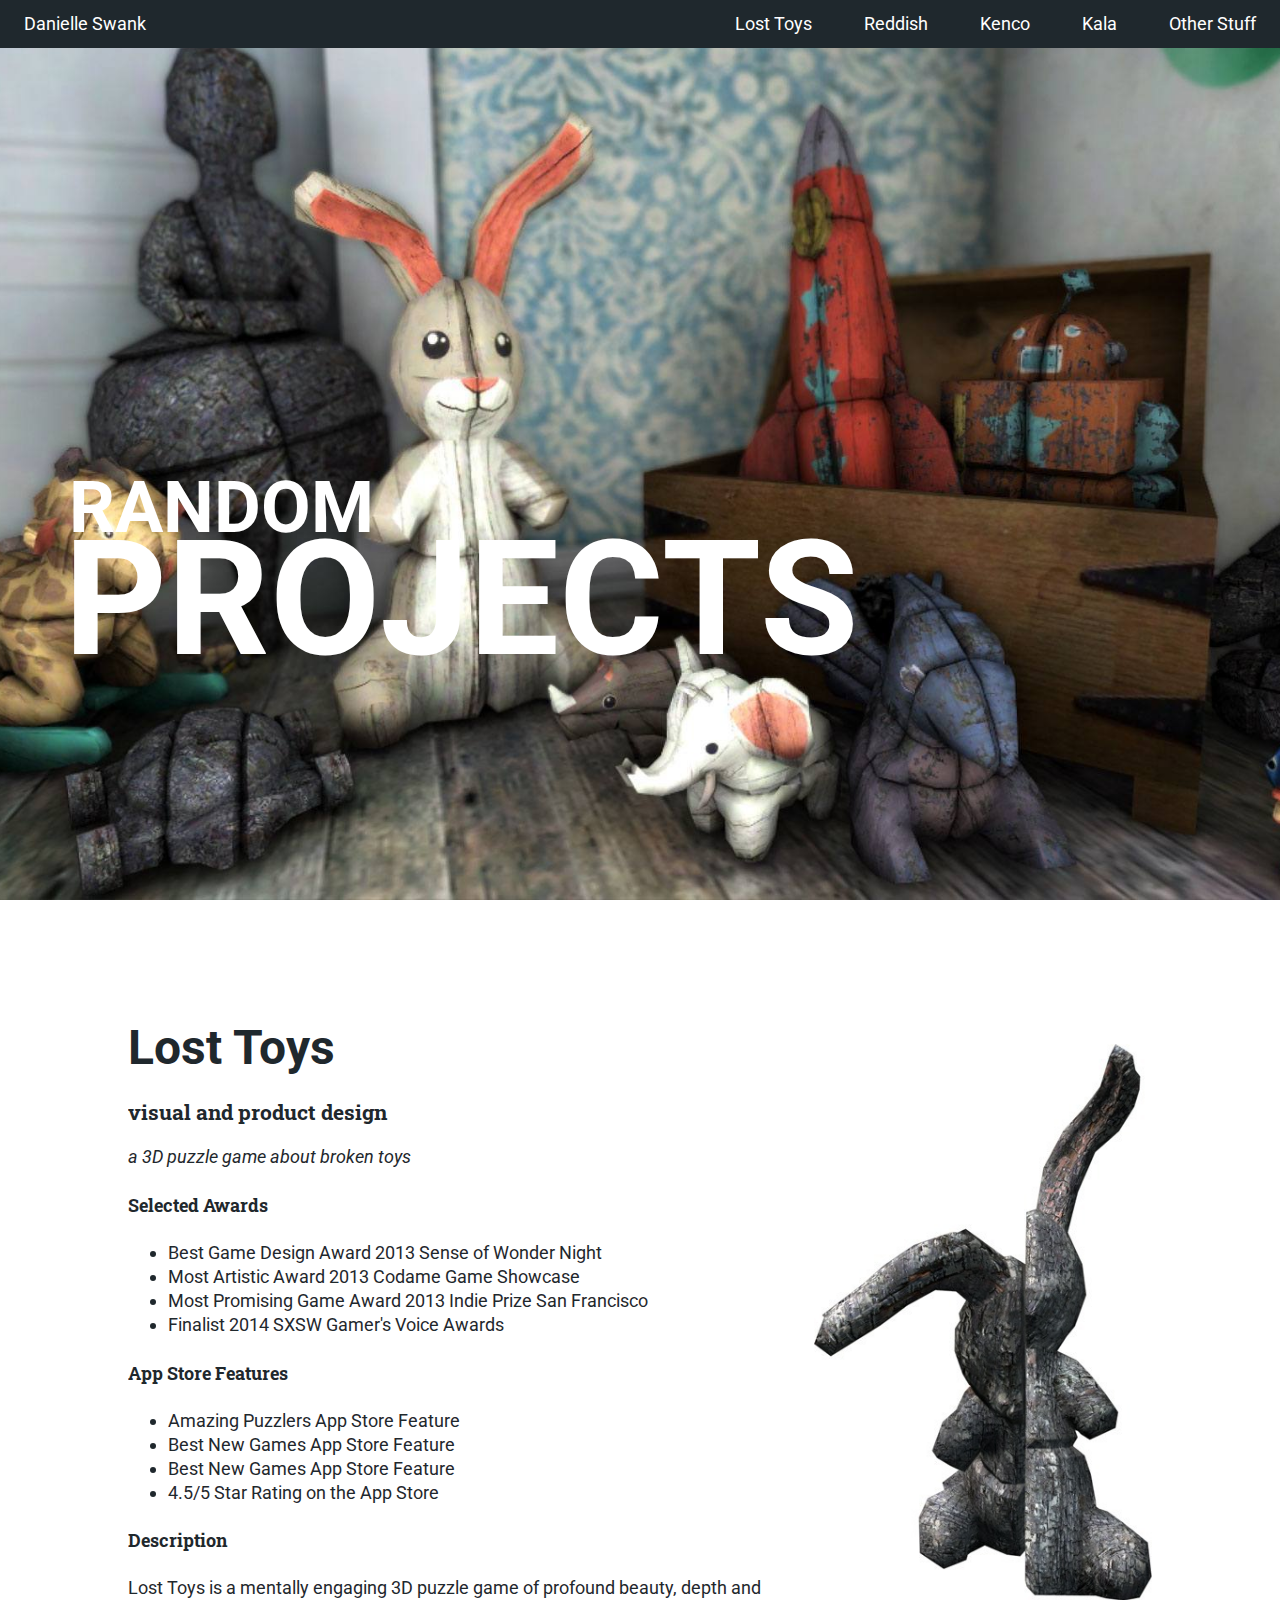
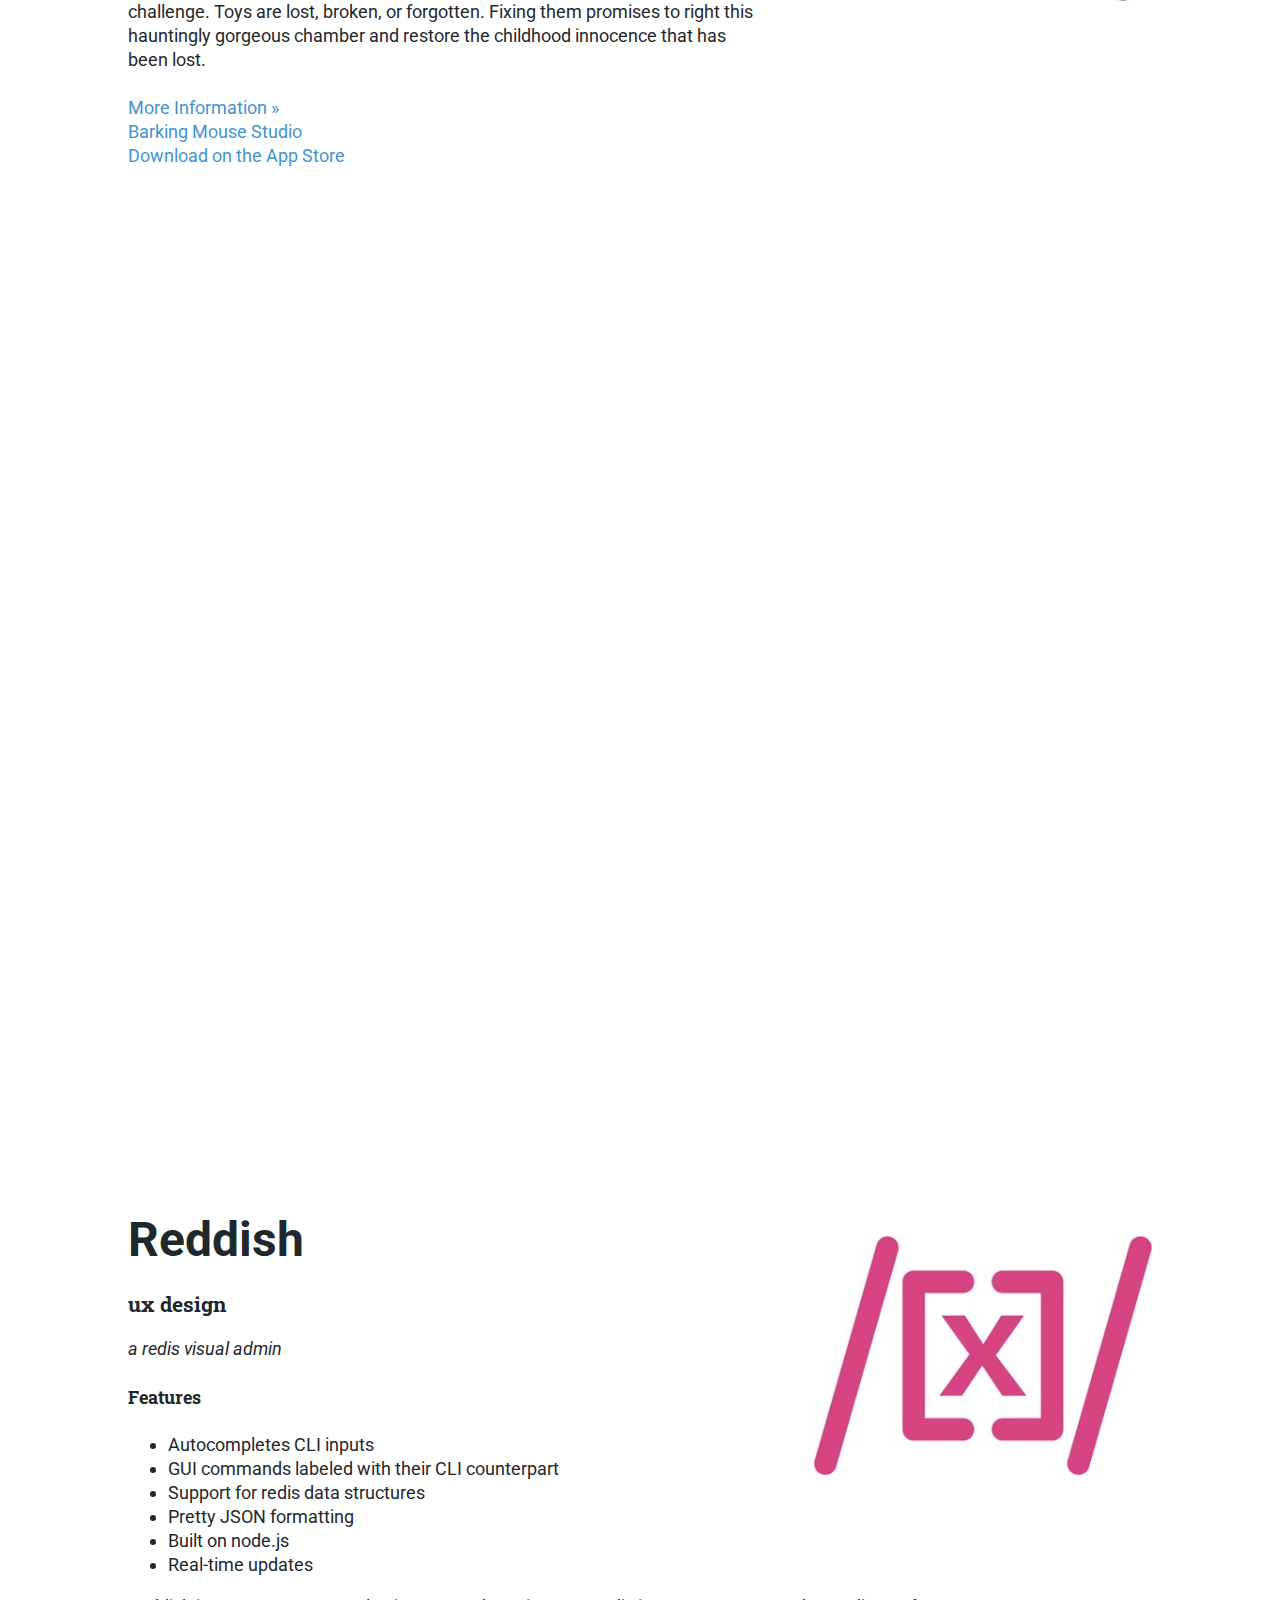
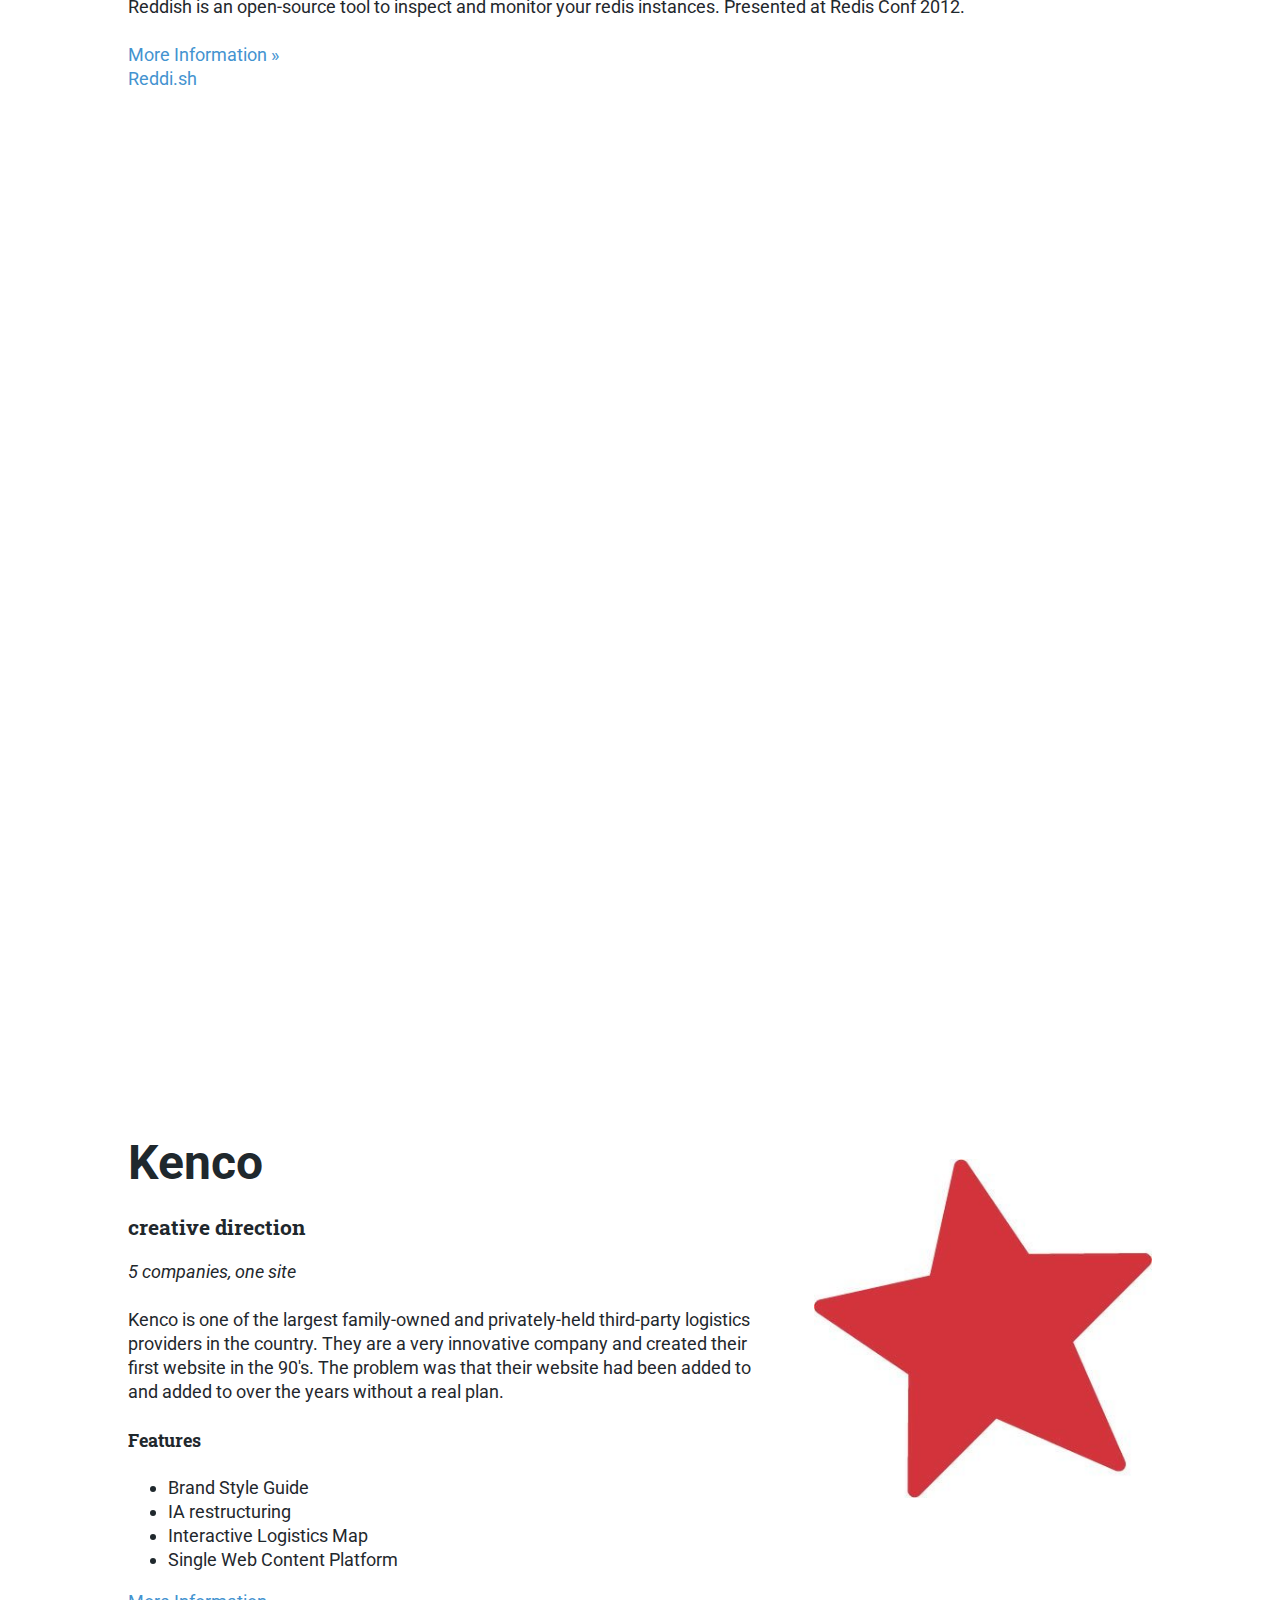
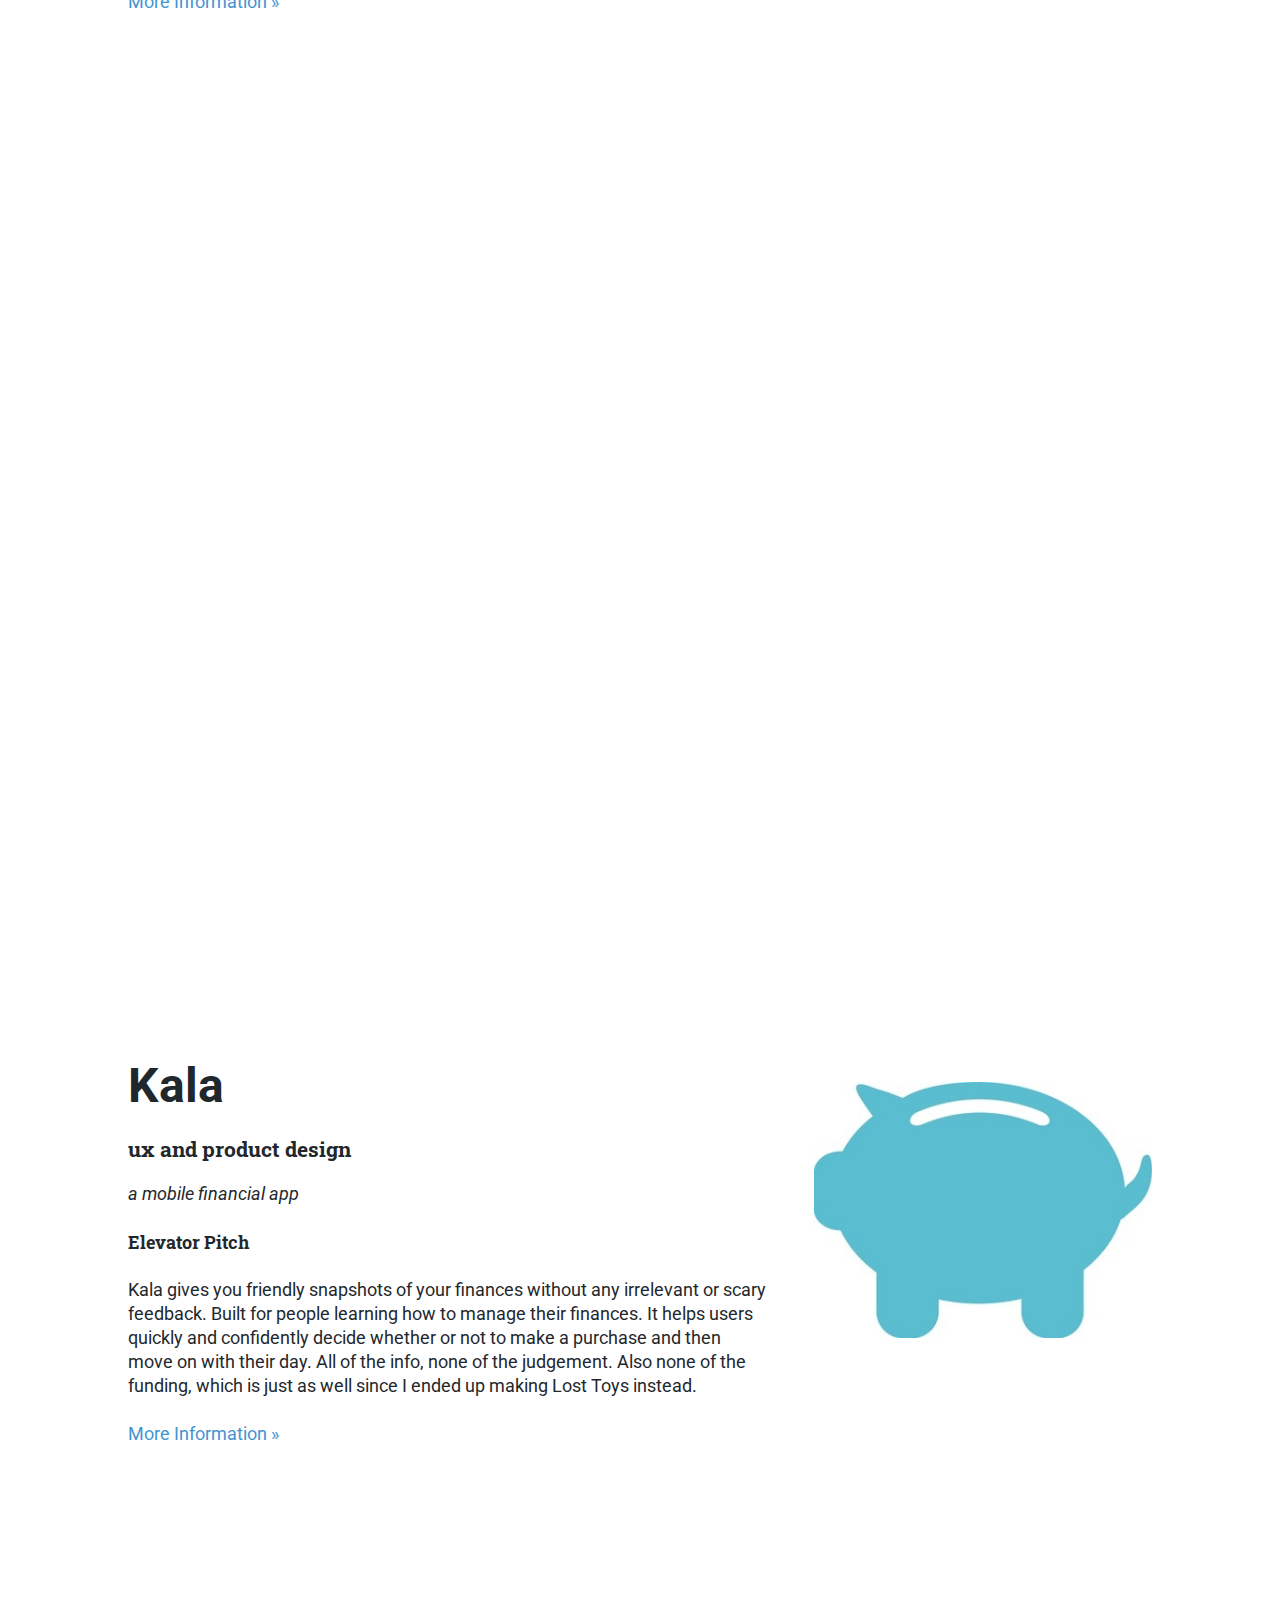
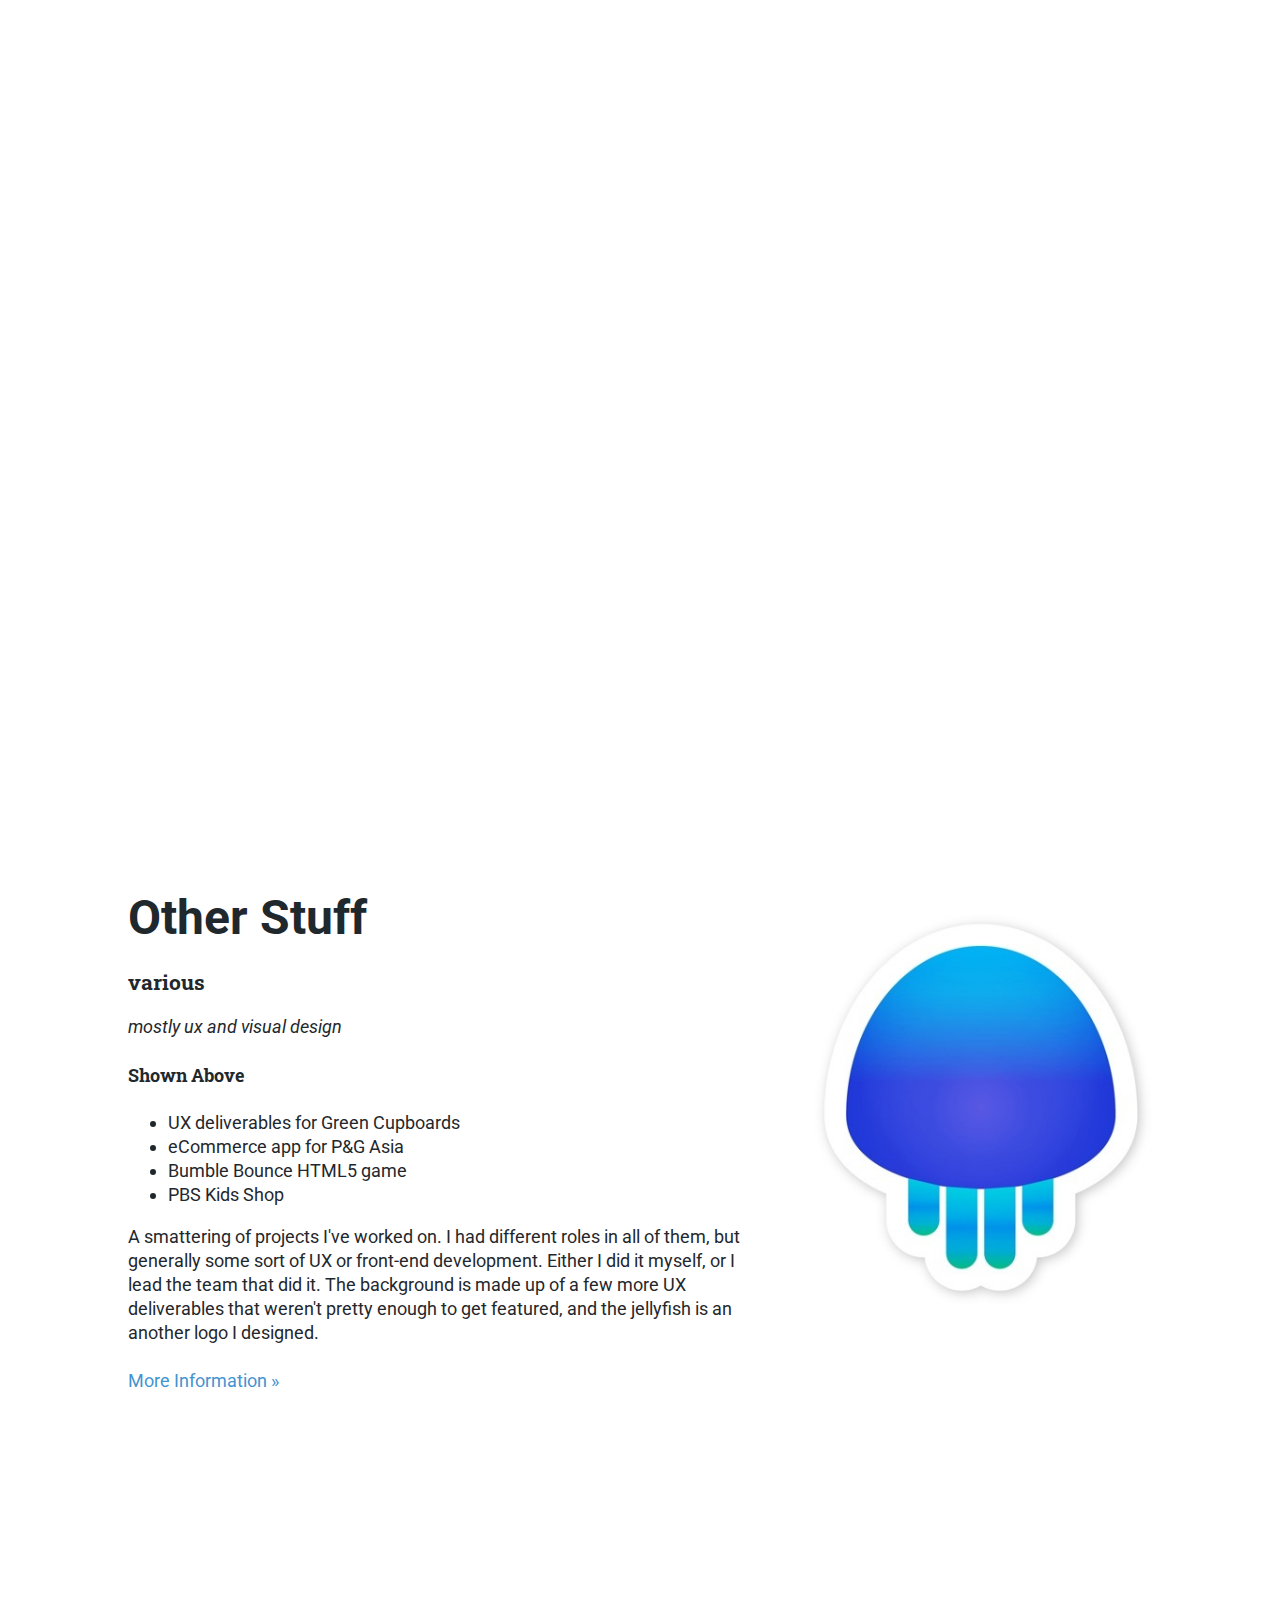
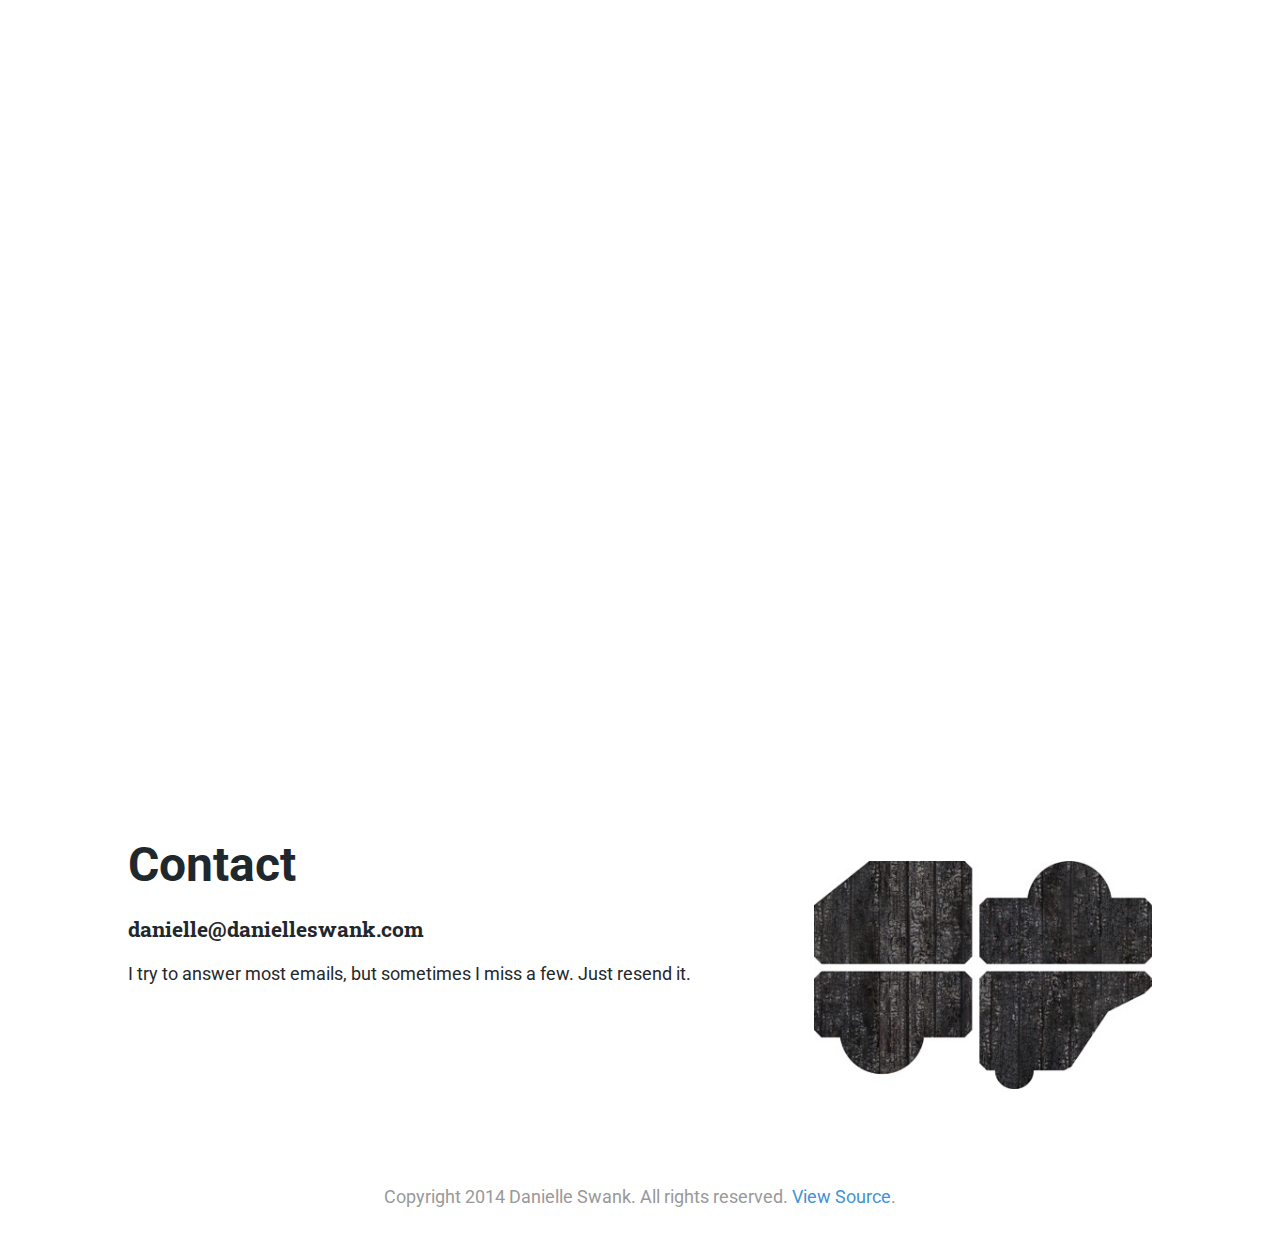
==== commit 7f97d1e2: "updated project descriptions" ====
--- a/index.html
+++ b/index.html
@@ -36,17 +36,25 @@
     <article>
       <img alt="Lost Toys Rabbit Level" src="images/rabbit.jpg">
       <h2>Lost Toys</h2>
-      <h3>design, engineering, project management</h3>
+      <h3>visual and product design</h3>
       <p><em>a 3D puzzle game about broken toys</em></p>
-      <h4>Honors &amp; Awards</h4>
+
+      <h4>Selected Awards</h4>
       <ul>
+        <li>Best Game Design Award 2013 Sense of Wonder Night</li>
+        <li>Most Artistic Award 2013 Codame Game Showcase</li>
+        <li>Most Promising Game Award 2013 Indie Prize San Francisco</li>
+        <li>Finalist 2014 SXSW Gamer's Voice Awards</li>
+      </ul>
+
+      <h4>App Store Features</h4>
+      <ul>
+        <li>Amazing Puzzlers App Store Feature</li>
+        <li>Best New Games App Store Feature</li>
         <li>Best New Games App Store Feature</li>
         <li>4.5/5 Star Rating on the App Store</li>
-        <li>Won Best Game Design Award for Sense of Wonder Night 2013</li>
-        <li>Won Most Artistic for Codame Game Showcase 2013</li>
-        <li>Won Most Promising Game Award from Indie Prize 2013</li>
-        <li>Finalist SXSW Gamer's Voice Awards 2014</li>
       </ul>
+
       <h4>Description</h4>
       <p>Lost Toys is a mentally engaging 3D puzzle game of profound beauty, depth and challenge. Toys are lost, broken, or forgotten. Fixing them promises to right this hauntingly gorgeous chamber and restore the childhood innocence that has been lost.</p>
       <p>
@@ -60,7 +68,7 @@
     <article>
       <img alt="Reddish Icon" src="images/rexer.jpg">
       <h2>Reddish</h2>
-      <h3>ux, front-end engineering</h3>
+      <h3>ux design</h3>
       <p><em>a redis visual admin</em></p>
       <h4>Features</h4>
       <ul>
@@ -82,7 +90,7 @@
     <article>
       <img alt="Star" src="images/star.jpg">
       <h2>Kenco</h2>
-      <h3>ux, creative direction, front-end engineering</h3>
+      <h3>creative direction</h3>
       <p><em>5 companies, one site</em></p>
       <p>Kenco is one of the largest family-owned and privately-held third-party logistics providers in the country. They are a very innovative company and created their first website in the 90's. The problem was that their website had been added to and added to over the years without a real plan.</p>
       <h4>Features</h4>
@@ -102,7 +110,7 @@
     <article>
       <img alt="Piggy Bank" src="images/piggy.jpg">
       <h2>Kala</h2>
-      <h3>design, front-end engineering</h3>
+      <h3>ux and product design</h3>
       <p><em>a mobile financial app</em></p>
       <h4>Elevator Pitch</h4>
       <p>Kala gives you friendly snapshots of your finances without any irrelevant or scary feedback. Built for people learning how to manage their finances. It helps users quickly and confidently decide whether or not to make a purchase and then move on with their day. All of the info, none of the judgement. Also none of the funding, which is just as well since I ended up making Lost Toys instead.</p>
@@ -116,7 +124,7 @@
       <img alt="Jellyfish Logo" src="images/freeflow.jpg">
       <h2>Other Stuff</h2>
       <h3>various</h3>
-      <p><em>mostly UX with some front-end</em></p>
+      <p><em>mostly ux and visual design</em></p>
       <h4>Shown Above</h4>
       <ul>
         <li>UX deliverables for Green Cupboards</li>
@@ -145,19 +153,19 @@
     </footer>
 
     <script>
-      (function(a){var b=/iPhone/i,c=/iPod/i,d=/iPad/i,e=/(?=.*\bAndroid\b)(?=.*\bMobile\b)/i,f=/Android/i,g=/IEMobile/i,h=/(?=.*\bWindows\b)(?=.*\bARM\b)/i,i=/BlackBerry/i,j=/Opera Mini/i,k=/(?=.*\bFirefox\b)(?=.*\bMobile\b)/i,l=new RegExp("(?:Nexus 7|BNTV250|Kindle Fire|Silk|GT-P1000)","i"),m=function(a,b){return a.test(b)},n=function(a){var n=a||navigator.userAgent;this.apple={phone:m(b,n),ipod:m(c,n),tablet:m(d,n),device:m(b,n)||m(c,n)||m(d,n)},this.android={phone:m(e,n),tablet:!m(e,n)&&m(f,n),device:m(e,n)||m(f,n)},this.windows={phone:m(g,n),tablet:m(h,n),device:m(g,n)||m(h,n)},this.other={blackberry:m(i,n),opera:m(j,n),firefox:m(k,n),device:m(i,n)||m(j,n)||m(k,n)},this.seven_inch=m(l,n),this.any=this.apple.device||this.android.device||this.windows.device||this.other.device||this.seven_inch,this.phone=this.apple.phone||this.android.phone||this.windows.phone,this.tablet=this.apple.tablet||this.android.tablet||this.windows.tablet},o=new n;o.Class=n,"undefined"!=typeof module&&module.exports?module.exports=o:"function"==typeof define&&define.amd?define(o):a.isMobile=o})(window);
+    (function () {
+      var mobile = (/iphone|ipad|ipod|android|blackberry|mini|windowsce|palm/i.test(navigator.userAgent.toLowerCase()));
 
-      (function () {
-        if (isMobile.any) {
-          var headers = document.getElementsByTagName("header");
-          for (var i = 0; i < headers.length; i++) {
-            headers[i].style.backgroundAttachment = "scroll";
-          }
-          var nav = document.getElementsByTagName("nav");
-          nav[0].style.position = "relative";
-          nav[0].style.marginTop = "-48px";
+      if (mobile) {
+        var headers = document.getElementsByTagName("header");
+        for (var i = 0; i < headers.length; i++) {
+          headers[i].style.backgroundAttachment = "scroll";
         }
-      })();
+        var nav = document.getElementsByTagName("nav");
+        nav[0].style.position = "relative";
+        nav[0].style.marginTop = "-48px";
+      }
+    }());
     </script>
 
   </body>
--- a/css/main.css
+++ b/css/main.css
@@ -73,4 +73,16 @@
   #kenco { background-image: url(../mobile/kenco.jpg); }
   #other { background-image: url(../mobile/other.jpg); }
   #contact { background-image: url(../mobile/contact.jpg); }
+}
+
+
+@media (max-width: 480px) {
+  nav {
+    text-align: left;
+    overflow: hidden;
+  }
+
+  nav a {
+    float: left;
+  }
 }--- a/css/home.css
+++ b/css/home.css
@@ -64,7 +64,7 @@
 @media (max-width: 768px) {
   h1 {
     font-size: 80px;
-    line-height: 52px;
+    line-height: 80px;
   }
 
   h1 span {
@@ -82,8 +82,9 @@
 
 @media (max-width: 480px) {
   h1 {
+    padding: 55% 0 0 5%;
     font-size: 48px;
-    line-height: 32px;
+    line-height: 48px;
   }
 
   h1 span {
@@ -92,6 +93,14 @@
   }
 
   header {
-    min-height: 300px;
+    height: 300px;
+  }
+
+  article {
+    margin: 24px 5%;
+  }
+
+  article > img {
+    display: none;
   }
 }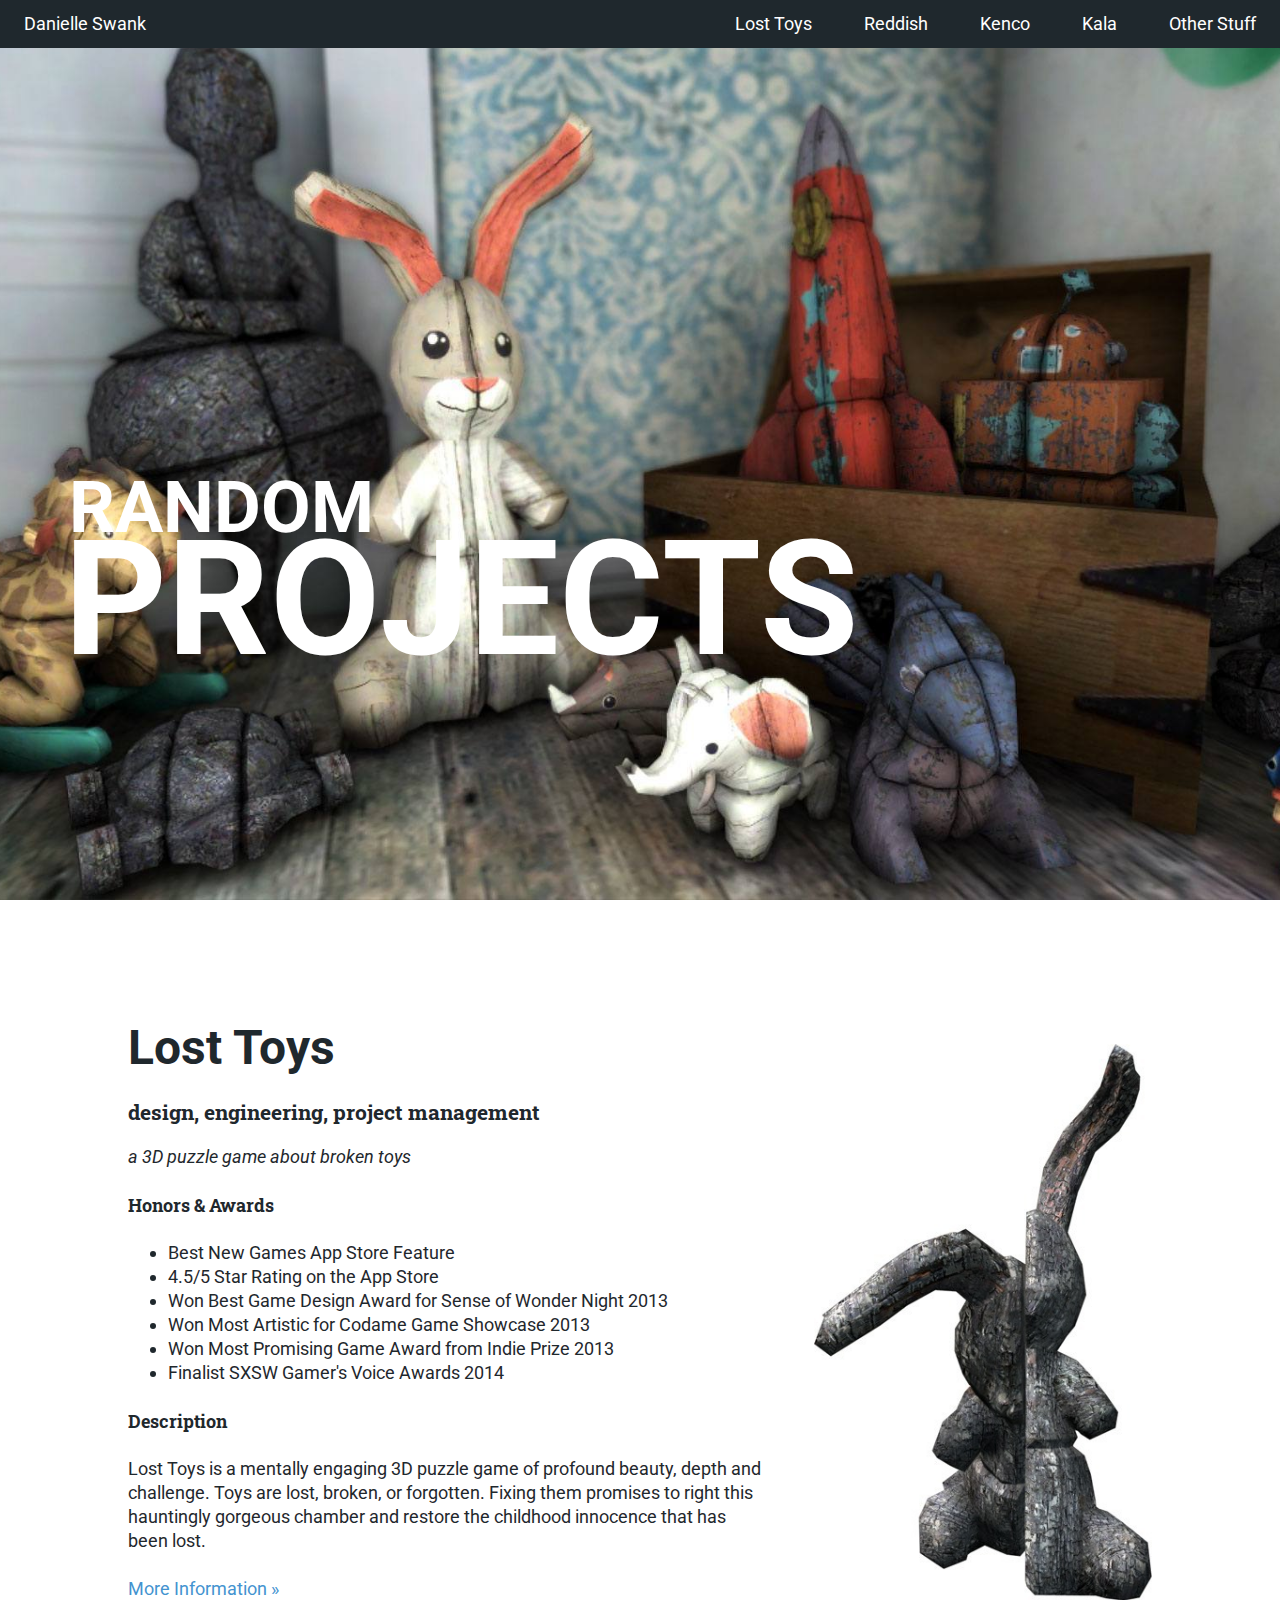
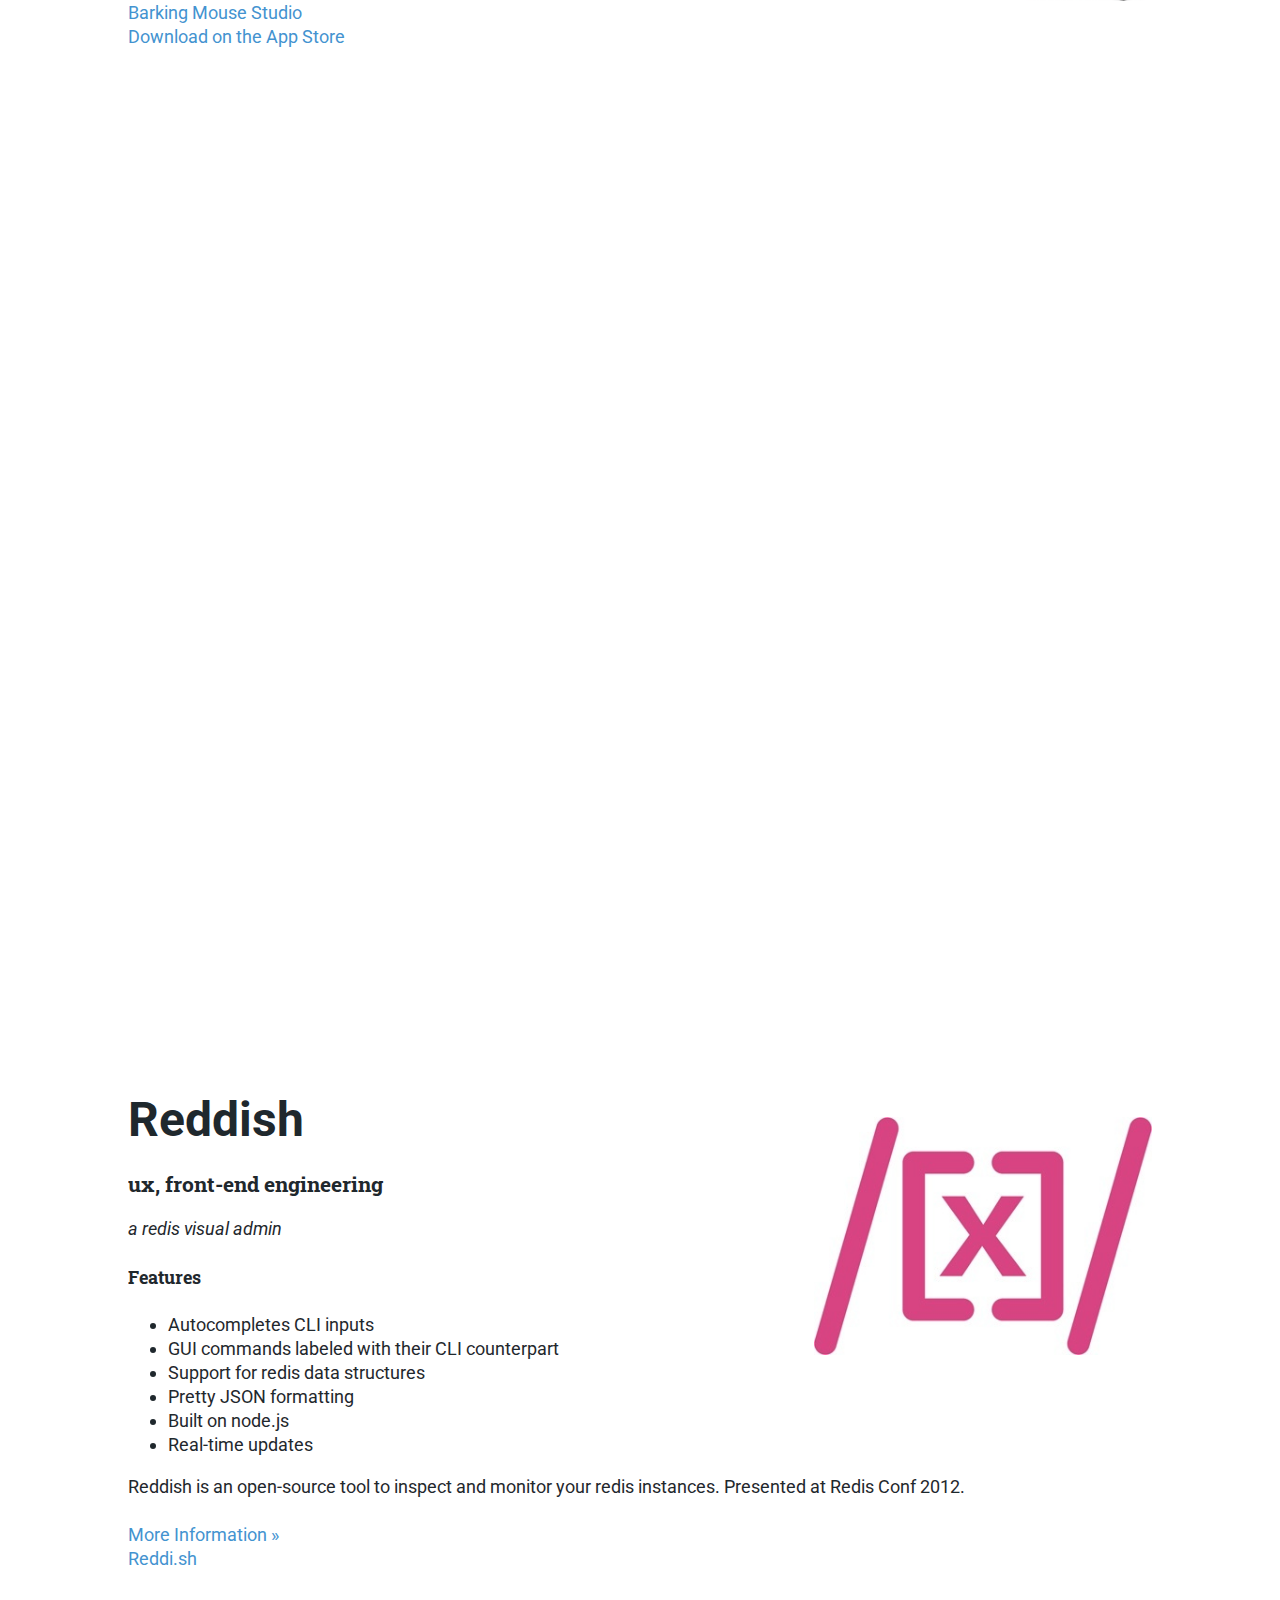
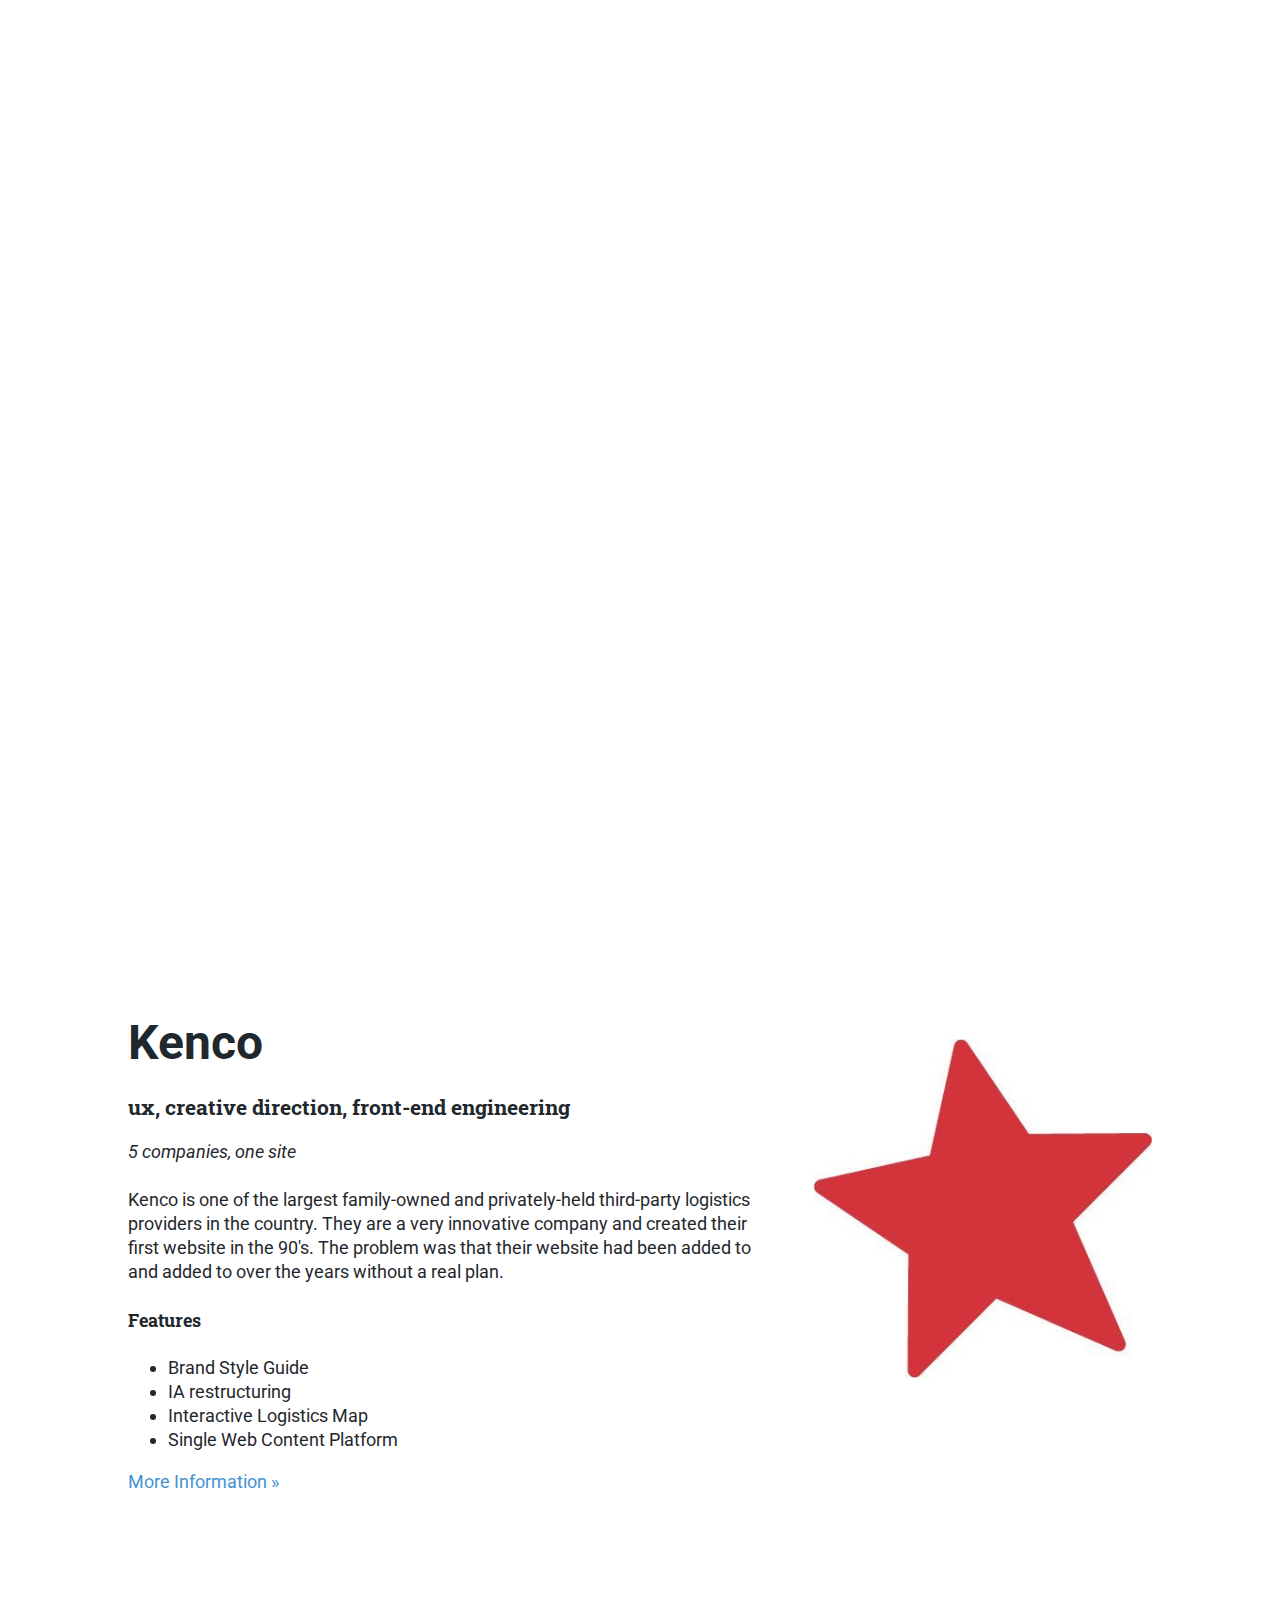
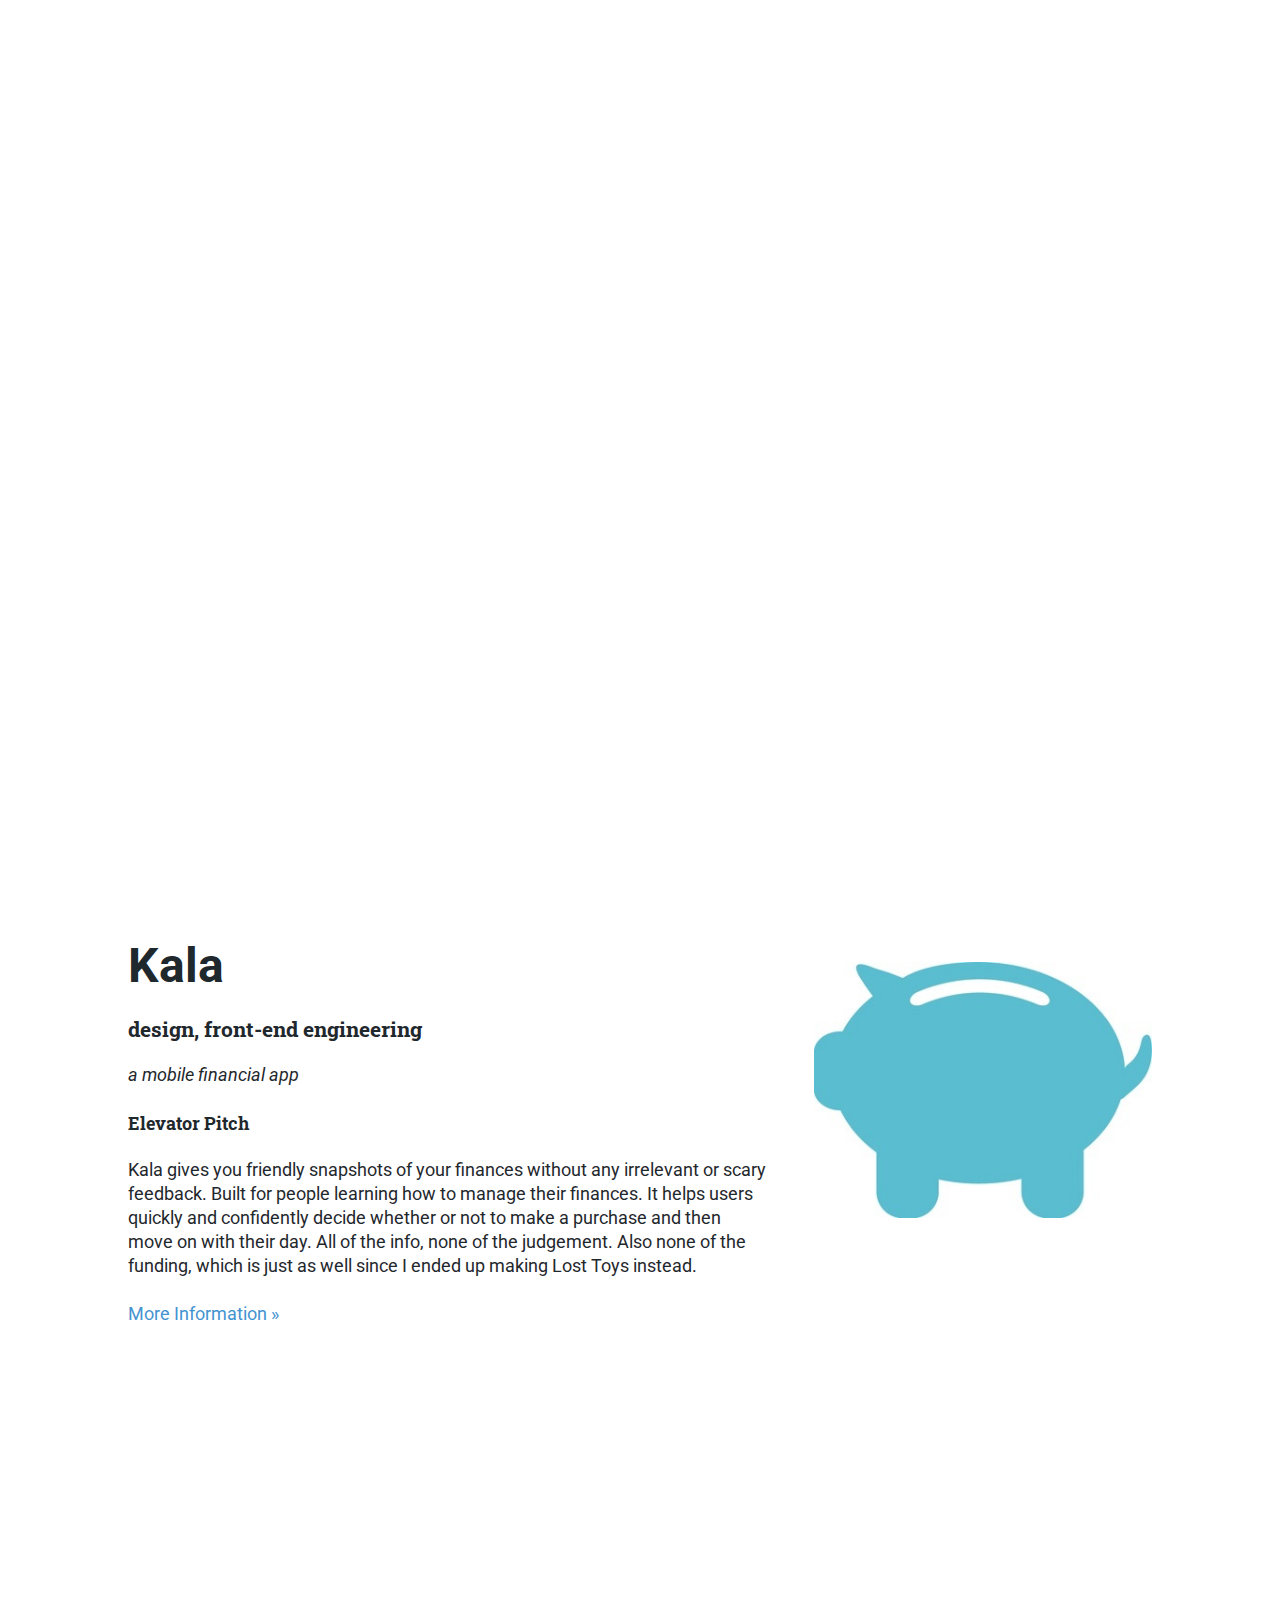
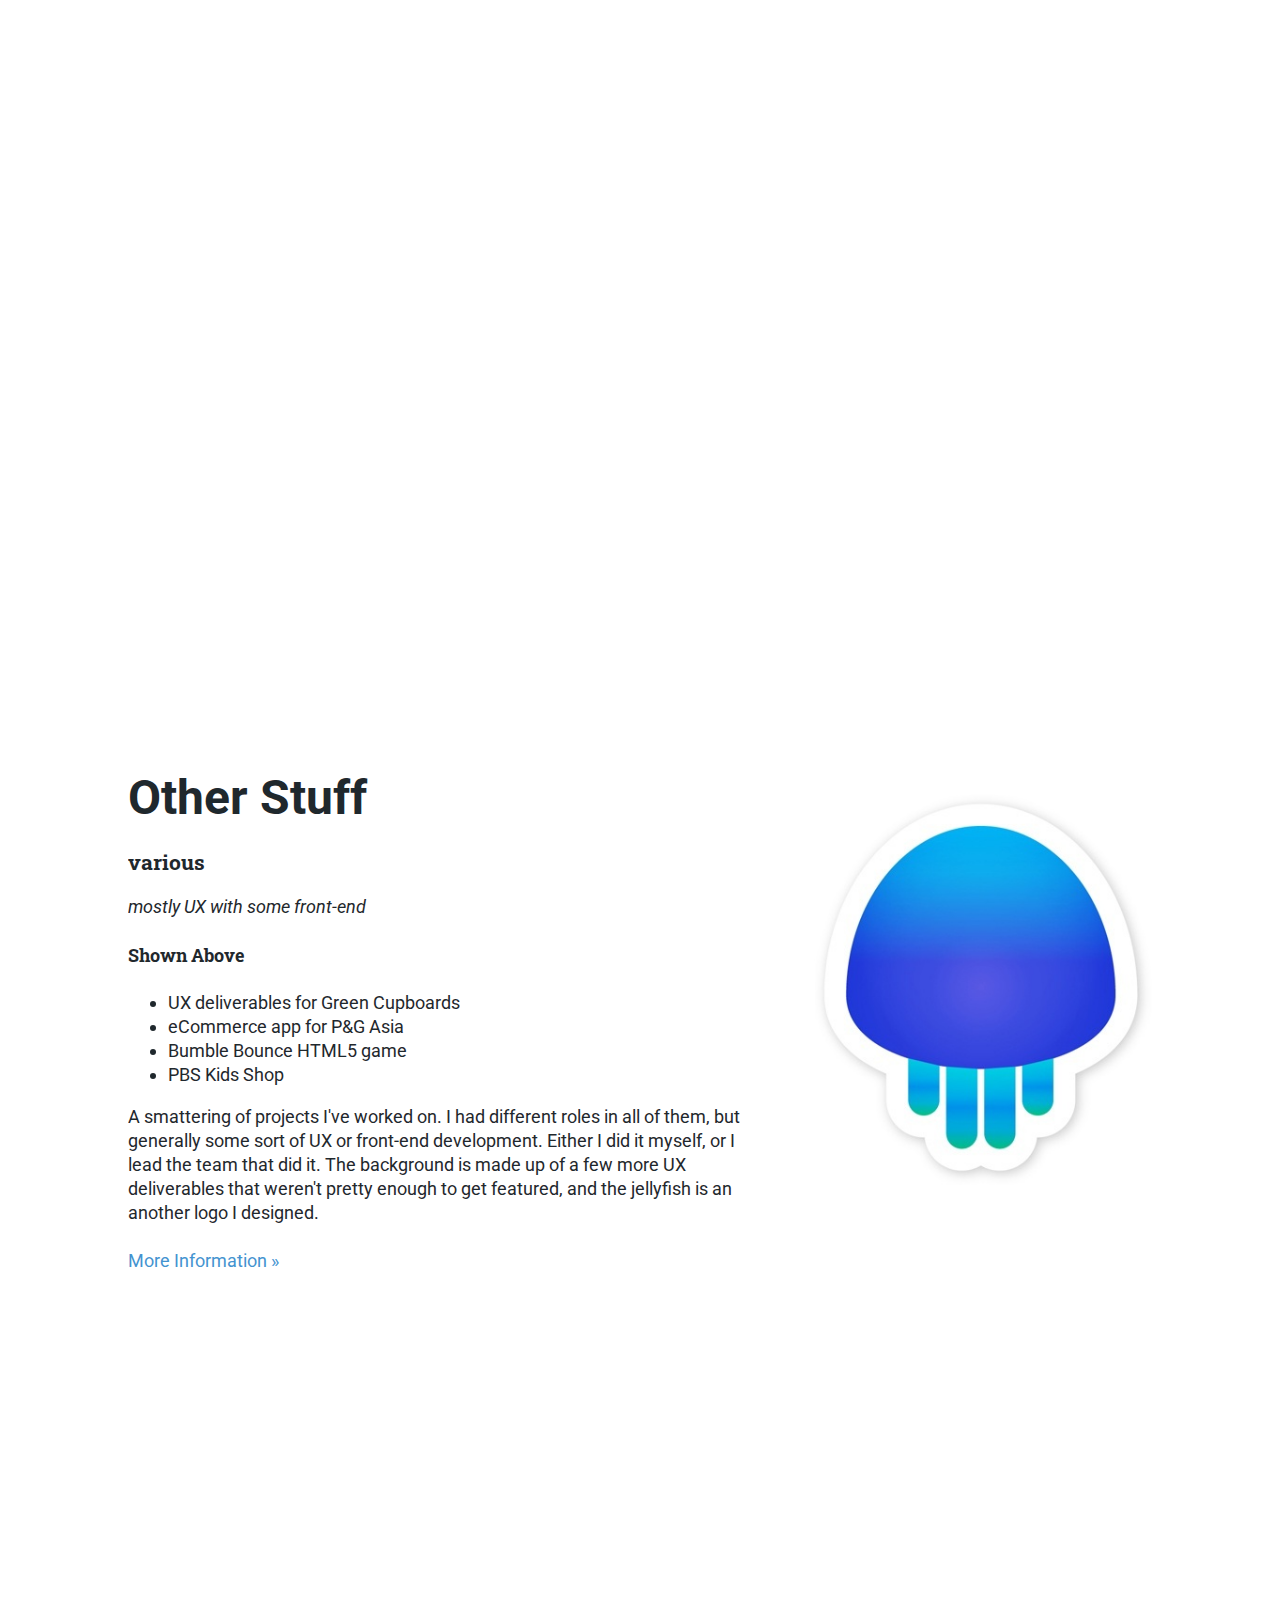
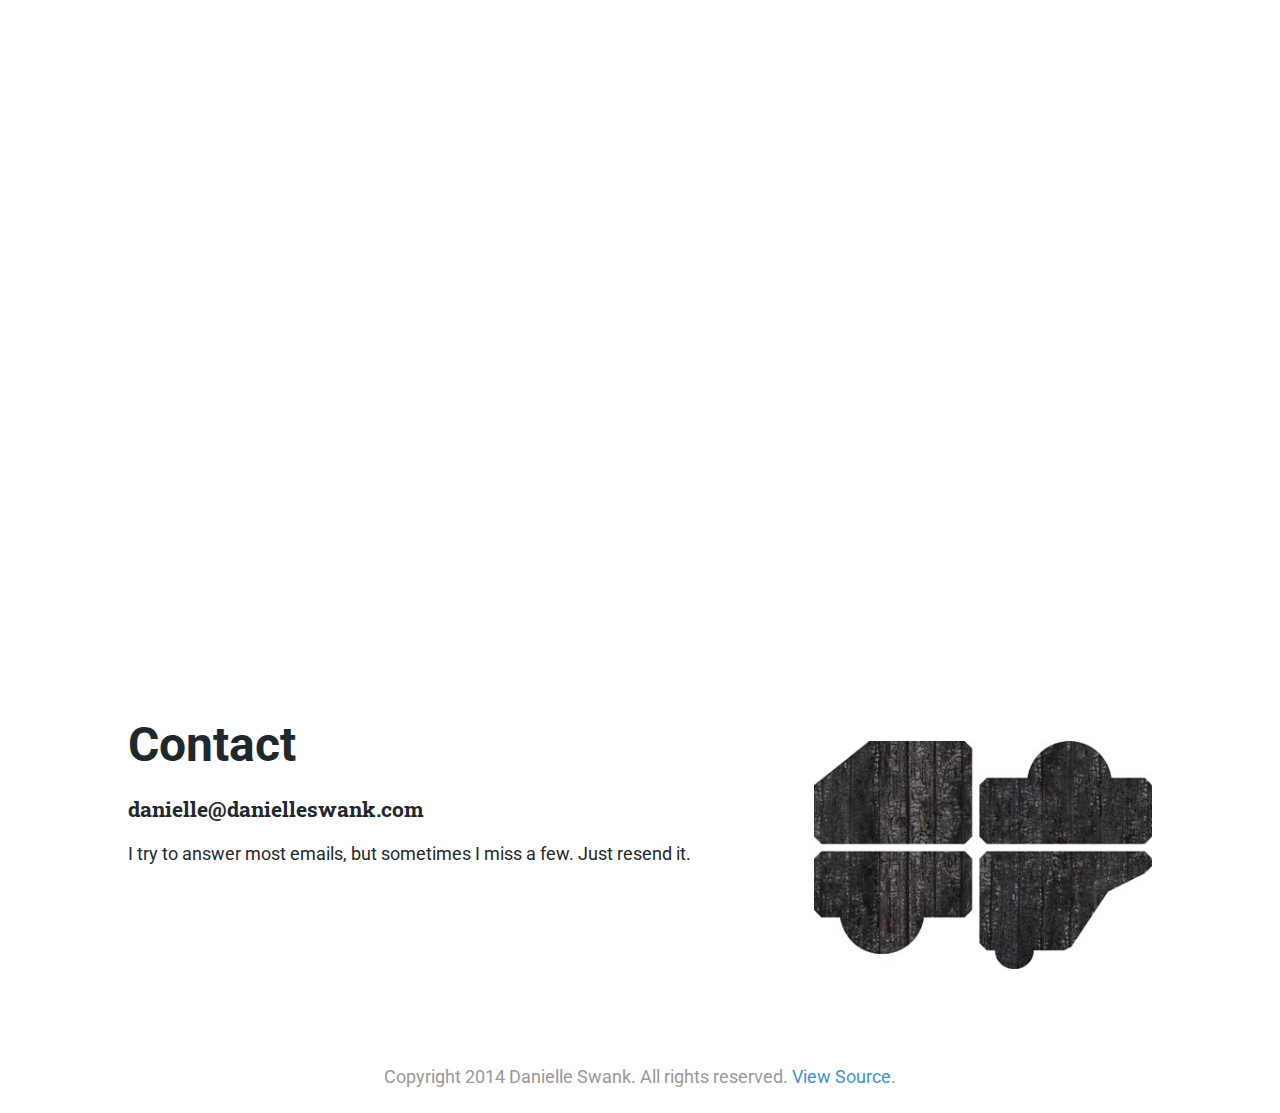
==== commit 9d5da719: "Revert to 5d824c3" ====
--- a/index.html
+++ b/index.html
@@ -36,25 +36,17 @@
     <article>
       <img alt="Lost Toys Rabbit Level" src="images/rabbit.jpg">
       <h2>Lost Toys</h2>
-      <h3>visual and product design</h3>
+      <h3>design, engineering, project management</h3>
       <p><em>a 3D puzzle game about broken toys</em></p>
-
-      <h4>Selected Awards</h4>
+      <h4>Honors &amp; Awards</h4>
       <ul>
-        <li>Best Game Design Award 2013 Sense of Wonder Night</li>
-        <li>Most Artistic Award 2013 Codame Game Showcase</li>
-        <li>Most Promising Game Award 2013 Indie Prize San Francisco</li>
-        <li>Finalist 2014 SXSW Gamer's Voice Awards</li>
-      </ul>
-
-      <h4>App Store Features</h4>
-      <ul>
-        <li>Amazing Puzzlers App Store Feature</li>
-        <li>Best New Games App Store Feature</li>
         <li>Best New Games App Store Feature</li>
         <li>4.5/5 Star Rating on the App Store</li>
+        <li>Won Best Game Design Award for Sense of Wonder Night 2013</li>
+        <li>Won Most Artistic for Codame Game Showcase 2013</li>
+        <li>Won Most Promising Game Award from Indie Prize 2013</li>
+        <li>Finalist SXSW Gamer's Voice Awards 2014</li>
       </ul>
-
       <h4>Description</h4>
       <p>Lost Toys is a mentally engaging 3D puzzle game of profound beauty, depth and challenge. Toys are lost, broken, or forgotten. Fixing them promises to right this hauntingly gorgeous chamber and restore the childhood innocence that has been lost.</p>
       <p>
@@ -68,7 +60,7 @@
     <article>
       <img alt="Reddish Icon" src="images/rexer.jpg">
       <h2>Reddish</h2>
-      <h3>ux design</h3>
+      <h3>ux, front-end engineering</h3>
       <p><em>a redis visual admin</em></p>
       <h4>Features</h4>
       <ul>
@@ -90,7 +82,7 @@
     <article>
       <img alt="Star" src="images/star.jpg">
       <h2>Kenco</h2>
-      <h3>creative direction</h3>
+      <h3>ux, creative direction, front-end engineering</h3>
       <p><em>5 companies, one site</em></p>
       <p>Kenco is one of the largest family-owned and privately-held third-party logistics providers in the country. They are a very innovative company and created their first website in the 90's. The problem was that their website had been added to and added to over the years without a real plan.</p>
       <h4>Features</h4>
@@ -110,7 +102,7 @@
     <article>
       <img alt="Piggy Bank" src="images/piggy.jpg">
       <h2>Kala</h2>
-      <h3>ux and product design</h3>
+      <h3>design, front-end engineering</h3>
       <p><em>a mobile financial app</em></p>
       <h4>Elevator Pitch</h4>
       <p>Kala gives you friendly snapshots of your finances without any irrelevant or scary feedback. Built for people learning how to manage their finances. It helps users quickly and confidently decide whether or not to make a purchase and then move on with their day. All of the info, none of the judgement. Also none of the funding, which is just as well since I ended up making Lost Toys instead.</p>
@@ -124,7 +116,7 @@
       <img alt="Jellyfish Logo" src="images/freeflow.jpg">
       <h2>Other Stuff</h2>
       <h3>various</h3>
-      <p><em>mostly ux and visual design</em></p>
+      <p><em>mostly UX with some front-end</em></p>
       <h4>Shown Above</h4>
       <ul>
         <li>UX deliverables for Green Cupboards</li>
